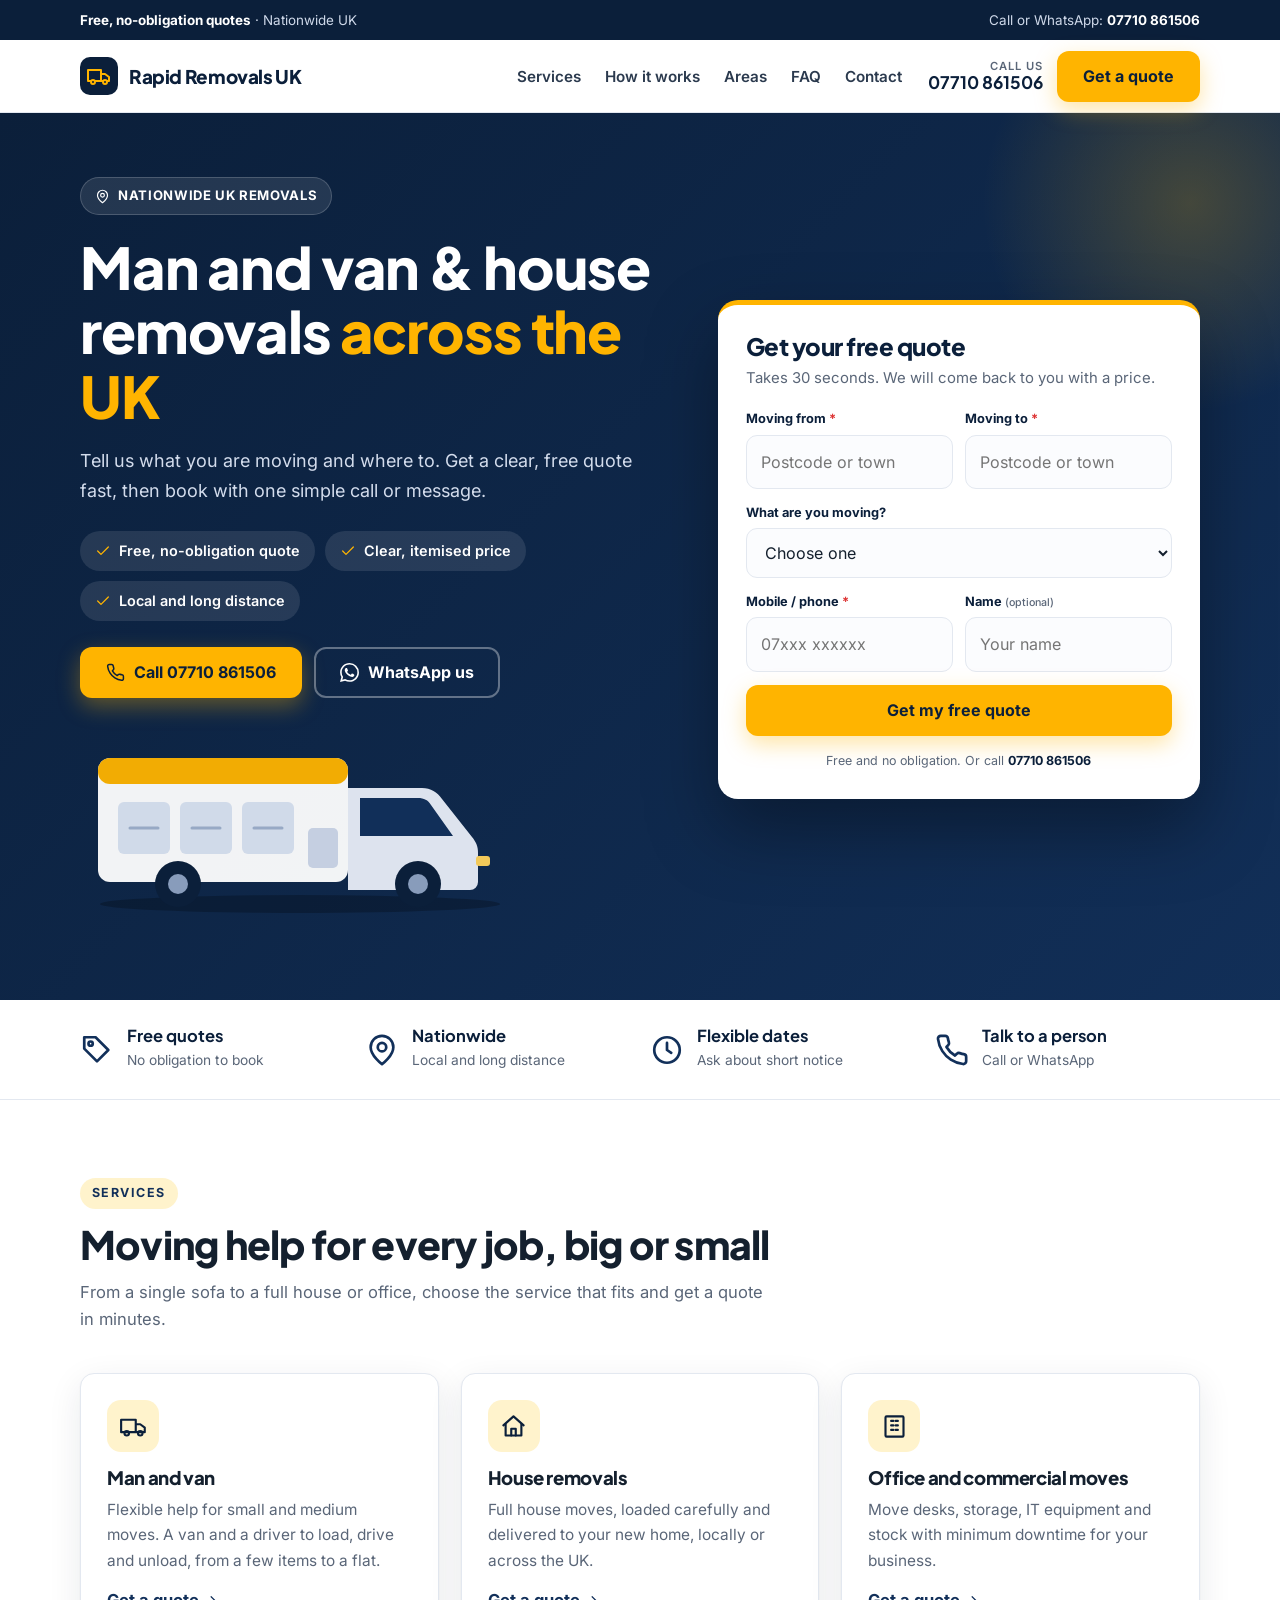
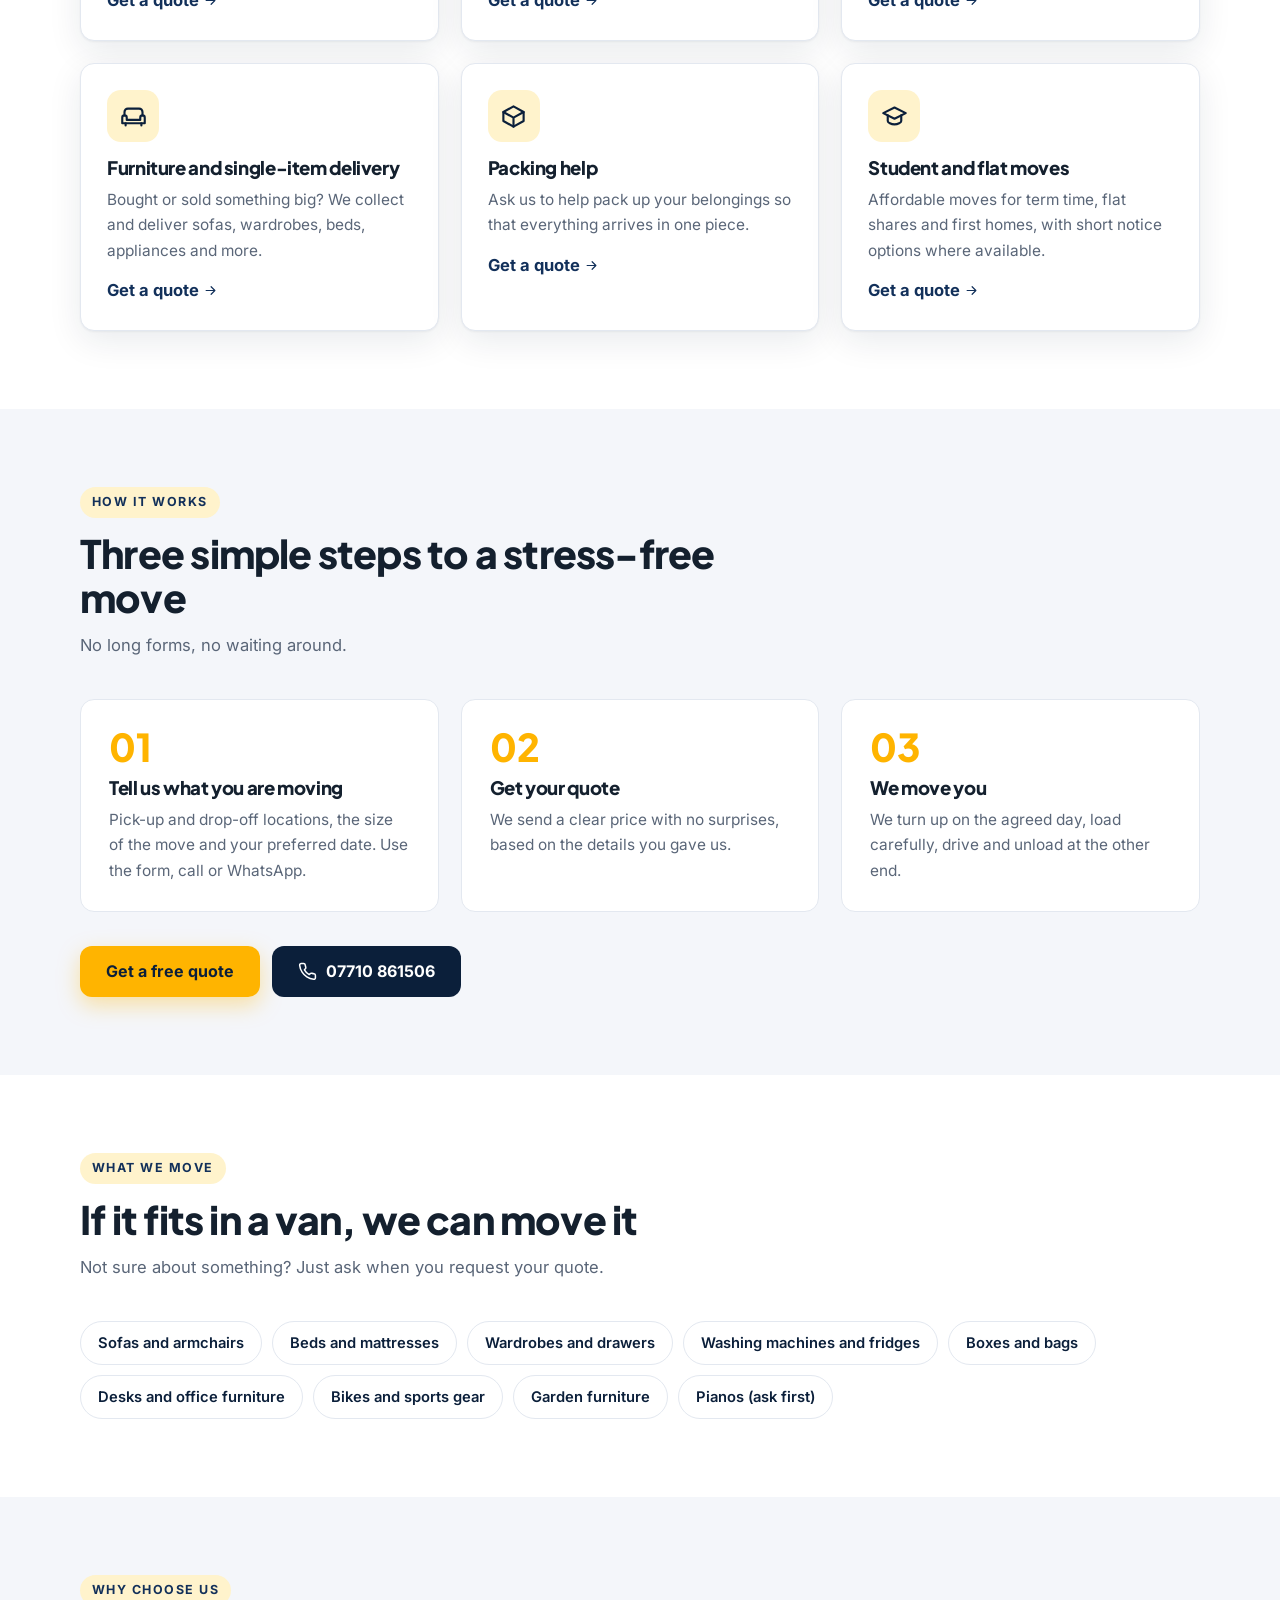
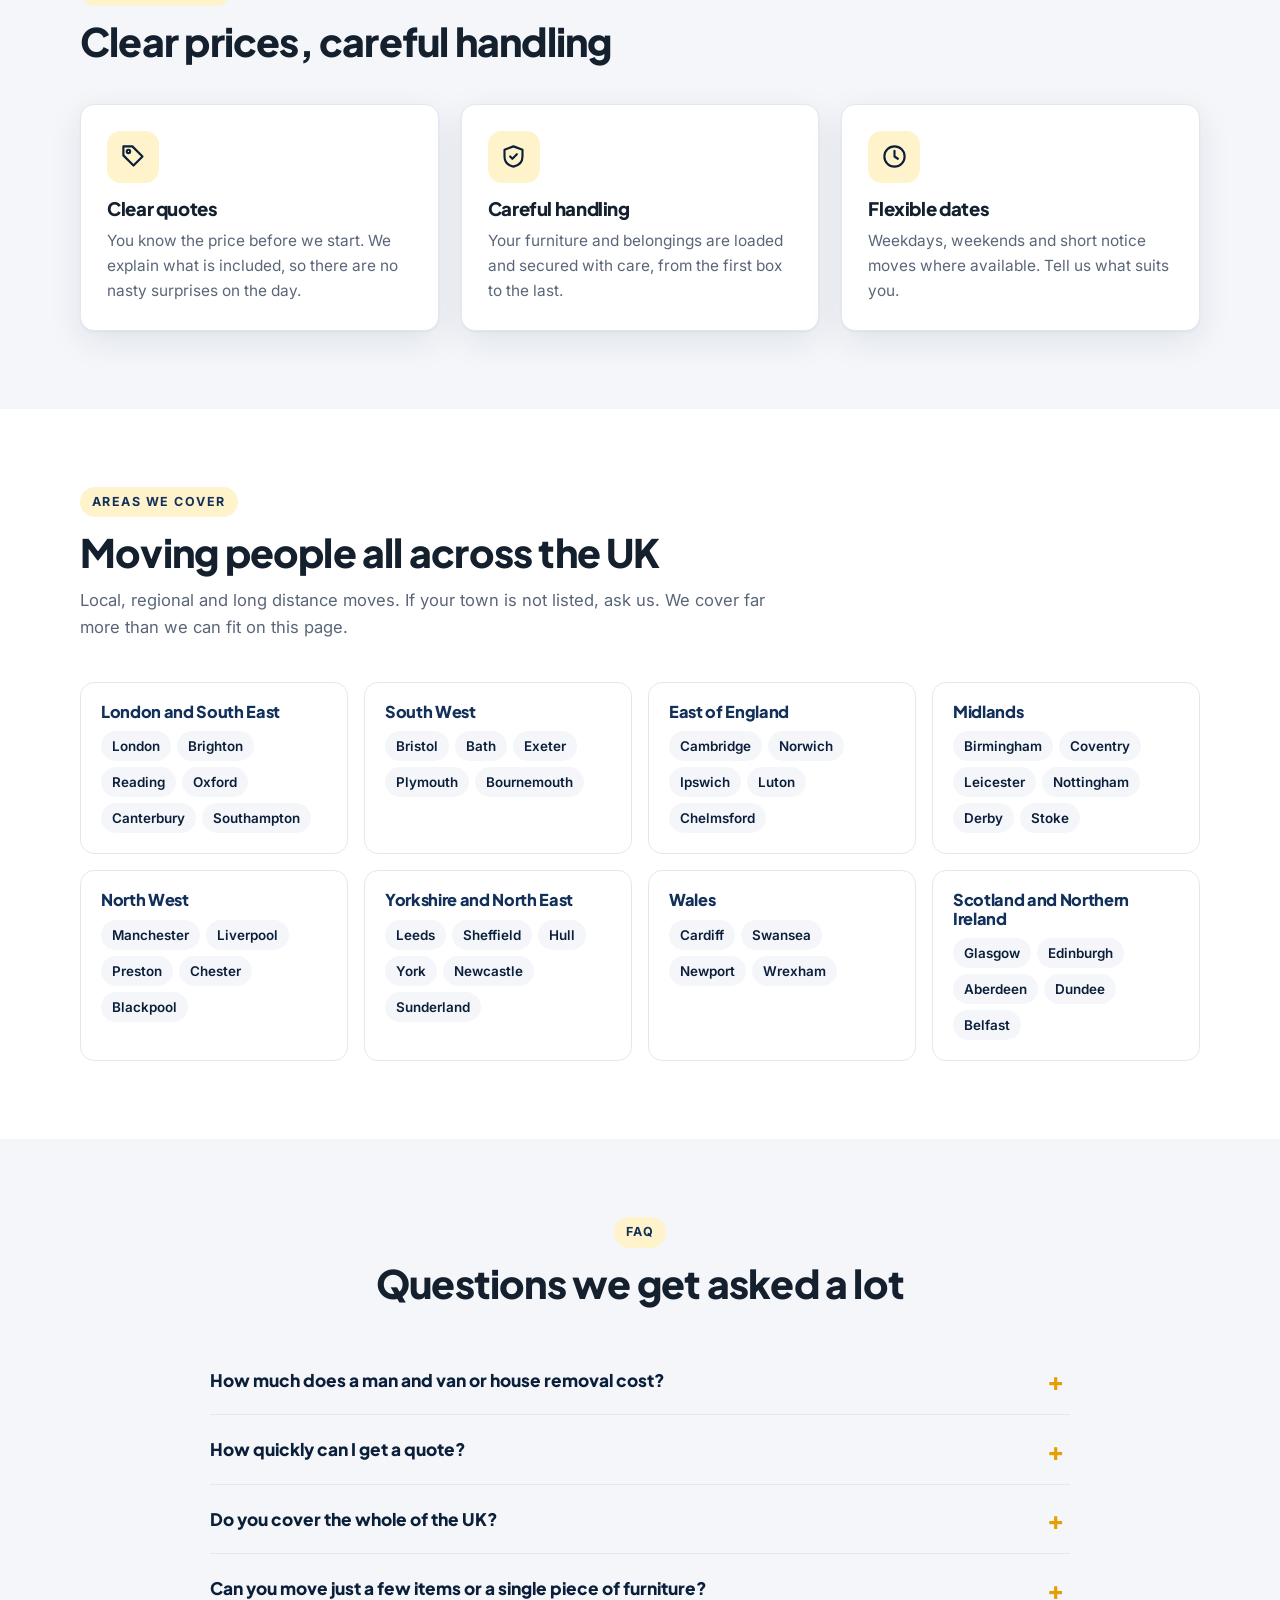
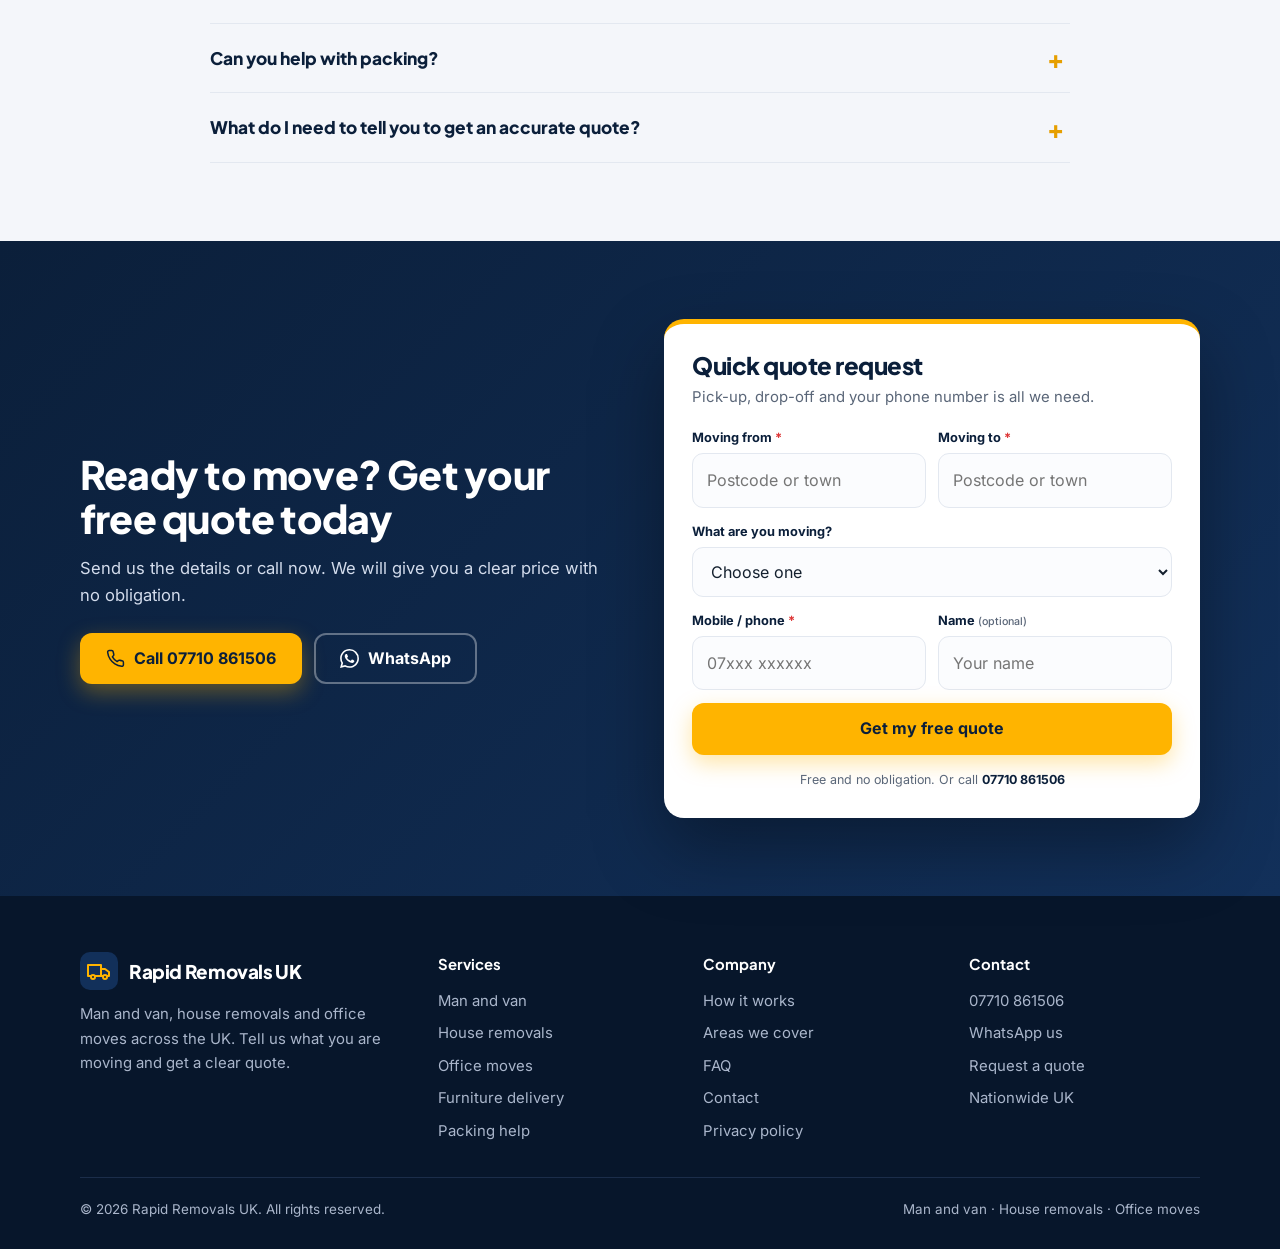
==== index.html @ 9b93df80 "Suprascriere fisiere" ====
<!DOCTYPE html>
<html lang="en-GB">
<head>
<meta charset="UTF-8">
<meta name="viewport" content="width=device-width, initial-scale=1">
<title>Man and Van & House Removals UK | Free Quote | Rapid Removals UK</title>
<meta name="description" content="Man and van, house removals and office moves across the UK. Get a clear, free quote in minutes. Call, WhatsApp or fill in the form.">
<link rel="canonical" href="https://www.example.co.uk/">
<meta name="robots" content="index, follow, max-image-preview:large">
<meta name="theme-color" content="#0b1f3a">
<meta property="og:type" content="website">
<meta property="og:locale" content="en_GB">
<meta property="og:site_name" content="Rapid Removals UK">
<meta property="og:title" content="Man and Van & House Removals UK | Free Quote | Rapid Removals UK">
<meta property="og:description" content="Man and van, house removals and office moves across the UK. Get a clear, free quote in minutes. Call, WhatsApp or fill in the form.">
<meta property="og:url" content="https://www.example.co.uk/">
<link rel="icon" href="/favicon.svg" type="image/svg+xml">
<link rel="stylesheet" href="/assets/fonts.css">
<link rel="stylesheet" href="/assets/style.css">
<script type="application/ld+json">{"@context": "https://schema.org", "@type": "MovingCompany", "@id": "https://www.example.co.uk/#business", "name": "Rapid Removals UK", "description": "Man and van, house removals and office moves across the UK.", "telephone": "+447710861506", "url": "https://www.example.co.uk/", "areaServed": {"@type": "Country", "name": "United Kingdom"}, "priceRange": "££"}</script>
<script type="application/ld+json">{"@context": "https://schema.org", "@type": "FAQPage", "mainEntity": [{"@type": "Question", "name": "How much does a man and van or house removal cost?", "acceptedAnswer": {"@type": "Answer", "text": "The price depends on the distance, how much you are moving, access at both ends (stairs, lifts, parking), and the date. Send us the details through the form or call us and we will give you a clear quote."}}, {"@type": "Question", "name": "How quickly can I get a quote?", "acceptedAnswer": {"@type": "Answer", "text": "Fill in the form, call or message us on WhatsApp with your pick-up and drop-off locations and what you are moving. We will come back to you with a quote as soon as we have the details."}}, {"@type": "Question", "name": "Do you cover the whole of the UK?", "acceptedAnswer": {"@type": "Answer", "text": "Yes, we arrange moves across the UK. Tell us the pick-up and drop-off locations and we will confirm availability for your route, including longer distance moves."}}, {"@type": "Question", "name": "Can you move just a few items or a single piece of furniture?", "acceptedAnswer": {"@type": "Answer", "text": "Yes. We can collect and deliver a single item, a few pieces, or a full household. Small loads are quoted according to size and distance."}}, {"@type": "Question", "name": "Can you help with packing?", "acceptedAnswer": {"@type": "Answer", "text": "Yes, ask us about packing help when you request your quote and we will include it, so you know the full price in advance."}}, {"@type": "Question", "name": "What do I need to tell you to get an accurate quote?", "acceptedAnswer": {"@type": "Answer", "text": "Both postcodes, the number and size of large items, whether there are stairs or a lift, parking access, and your preferred date. The more you tell us, the more accurate the quote."}}]}</script>
</head>
<body>
<div class="topbar"><div class="wrap"><span><b>Free, no-obligation quotes</b> · Nationwide UK</span><span>Call or WhatsApp: <b>07710 861506</b></span></div></div>
<header class="hdr">
  <div class="wrap">
    <a class="brand" href="/" aria-label="Rapid Removals UK home"><i><svg viewBox="0 0 24 24" fill="none" stroke="#ffb400" stroke-width="2" stroke-linecap="round" stroke-linejoin="round"><path d="M1 6h13v11H1zM14 10h4l4 3v4h-8z"/><circle cx="6" cy="18" r="2" fill="#0b1f3a"/><circle cx="18" cy="18" r="2" fill="#0b1f3a"/></svg></i><span>Rapid Removals UK</span></a>
    <nav class="nav" aria-label="Main"><a href="/#services">Services</a><a href="/#how">How it works</a><a href="/#areas">Areas</a><a href="/#faq">FAQ</a><a href="/contact/">Contact</a></nav>
    <div class="hdr-cta"><a class="hdr-tel" href="tel:+447710861506"><span>Call us</span><b>07710 861506</b></a><a class="btn btn-p" href="/#quote">Get a quote</a></div>
    <button class="burger" aria-label="Menu" aria-expanded="false"><span></span></button>
  </div>
  <nav class="mnav" aria-label="Mobile"><a href="/#services">Services</a><a href="/#how">How it works</a><a href="/#areas">Areas</a><a href="/#faq">FAQ</a><a href="/contact/">Contact</a><a class="btn btn-d btn-blk" href="tel:+447710861506"><svg viewBox="0 0 24 24" fill="none" stroke="currentColor" stroke-width="1.9" stroke-linecap="round" stroke-linejoin="round" aria-hidden="true"><path d="M22 16.9v3a2 2 0 0 1-2.2 2 19.8 19.8 0 0 1-8.6-3.1 19.5 19.5 0 0 1-6-6A19.8 19.8 0 0 1 2.1 4.2 2 2 0 0 1 4.1 2h3a2 2 0 0 1 2 1.7c.1 1 .4 1.9.7 2.8a2 2 0 0 1-.5 2.1L8.1 9.9a16 16 0 0 0 6 6l1.3-1.2a2 2 0 0 1 2.1-.5c.9.3 1.8.6 2.8.7a2 2 0 0 1 1.7 2z"/></svg> 07710 861506</a><a class="btn btn-p btn-blk" href="/#quote">Get a free quote</a></nav>
</header>
<main>
<section class="hero" id="top"><div class="wrap"><div class="grid">
<div>
  <span class="eyebrow"><svg style="width:15px;height:15px" viewBox="0 0 24 24" fill="none" stroke="currentColor" stroke-width="1.9" stroke-linecap="round" stroke-linejoin="round" aria-hidden="true"><path d="M20 10c0 6-8 12-8 12s-8-6-8-12a8 8 0 1 1 16 0z"/><circle cx="12" cy="10" r="3"/></svg> Nationwide UK removals</span>
  <h1>Man and van &amp; house removals <em>across the UK</em></h1>
  <p class="lead">Tell us what you are moving and where to. Get a clear, free quote fast, then book with one simple call or message.</p>
  <div class="pills"><span class="pill"><svg viewBox="0 0 24 24" fill="none" stroke="currentColor" stroke-width="1.9" stroke-linecap="round" stroke-linejoin="round" aria-hidden="true"><path d="M20 6L9 17l-5-5"/></svg> Free, no-obligation quote</span><span class="pill"><svg viewBox="0 0 24 24" fill="none" stroke="currentColor" stroke-width="1.9" stroke-linecap="round" stroke-linejoin="round" aria-hidden="true"><path d="M20 6L9 17l-5-5"/></svg> Clear, itemised price</span><span class="pill"><svg viewBox="0 0 24 24" fill="none" stroke="currentColor" stroke-width="1.9" stroke-linecap="round" stroke-linejoin="round" aria-hidden="true"><path d="M20 6L9 17l-5-5"/></svg> Local and long distance</span></div>
  <div class="hero-act"><a class="btn btn-p" href="tel:+447710861506"><svg viewBox="0 0 24 24" fill="none" stroke="currentColor" stroke-width="1.9" stroke-linecap="round" stroke-linejoin="round" aria-hidden="true"><path d="M22 16.9v3a2 2 0 0 1-2.2 2 19.8 19.8 0 0 1-8.6-3.1 19.5 19.5 0 0 1-6-6A19.8 19.8 0 0 1 2.1 4.2 2 2 0 0 1 4.1 2h3a2 2 0 0 1 2 1.7c.1 1 .4 1.9.7 2.8a2 2 0 0 1-.5 2.1L8.1 9.9a16 16 0 0 0 6 6l1.3-1.2a2 2 0 0 1 2.1-.5c.9.3 1.8.6 2.8.7a2 2 0 0 1 1.7 2z"/></svg> Call 07710 861506</a><a class="btn btn-o" href="https://wa.me/447710861506?text=Hello%21%20I%27d%20like%20a%20removals%20quote." target="_blank" rel="noopener"><svg viewBox="0 0 24 24" fill="currentColor" stroke="none" stroke-width="1.9" stroke-linecap="round" stroke-linejoin="round" aria-hidden="true"><path d="M17.472 14.382c-.297-.149-1.758-.867-2.03-.967-.273-.099-.471-.148-.67.15-.197.297-.767.966-.94 1.164-.173.199-.347.223-.644.075-.297-.15-1.255-.463-2.39-1.475-.883-.788-1.48-1.761-1.653-2.059-.173-.297-.018-.458.13-.606.134-.133.298-.347.446-.52.149-.174.198-.298.298-.497.099-.198.05-.371-.025-.52-.075-.149-.669-1.612-.916-2.207-.242-.579-.487-.5-.669-.51-.173-.008-.371-.01-.57-.01-.198 0-.52.074-.792.372-.272.297-1.04 1.016-1.04 2.479 0 1.462 1.065 2.875 1.213 3.074.149.198 2.096 3.2 5.077 4.487.709.306 1.262.489 1.694.625.712.227 1.36.195 1.871.118.571-.085 1.758-.719 2.006-1.413.248-.694.248-1.289.173-1.413-.074-.124-.272-.198-.57-.347m-5.421 7.403h-.004a9.87 9.87 0 01-5.031-1.378l-.361-.214-3.741.982.998-3.648-.235-.374a9.86 9.86 0 01-1.51-5.26c.001-5.45 4.436-9.884 9.888-9.884 2.64 0 5.122 1.03 6.988 2.898a9.825 9.825 0 012.893 6.994c-.003 5.45-4.437 9.884-9.885 9.884m8.413-18.297A11.815 11.815 0 0012.05 0C5.495 0 .16 5.335.157 11.892c0 2.096.547 4.142 1.588 5.945L.057 24l6.305-1.654a11.882 11.882 0 005.683 1.448h.005c6.554 0 11.89-5.335 11.893-11.893a11.821 11.821 0 00-3.48-8.413Z"/></svg> WhatsApp us</a></div>
  <svg class="van" viewBox="0 0 440 190" aria-hidden="true" role="img">
<ellipse cx="220" cy="172" rx="200" ry="9" fill="rgba(0,0,0,.25)"/>
<rect x="18" y="26" width="250" height="124" rx="12" fill="#ffffff"/>
<rect x="18" y="26" width="250" height="26" rx="12" fill="#ffb400"/>
<path d="M268 56h74c9 0 15 4 20 11l30 38c4 5 6 9 6 16v29a8 8 0 0 1-8 8H268z" fill="#e9eef7"/>
<path d="M280 66h58c6 0 10 2 13 7l22 31H280z" fill="#12305a"/>
<rect x="38" y="70" width="52" height="52" rx="6" fill="#dbe4f2"/><rect x="100" y="70" width="52" height="52" rx="6" fill="#dbe4f2"/><rect x="162" y="70" width="52" height="52" rx="6" fill="#dbe4f2"/>
<path d="M50 96h28M112 96h28M174 96h28" stroke="#9fb1cc" stroke-width="3" stroke-linecap="round"/>
<rect x="228" y="96" width="30" height="40" rx="5" fill="#cfd9ea"/>
<circle cx="98" cy="152" r="23" fill="#0b1f3a"/><circle cx="98" cy="152" r="10" fill="#8fa3c2"/>
<circle cx="338" cy="152" r="23" fill="#0b1f3a"/><circle cx="338" cy="152" r="10" fill="#8fa3c2"/>
<rect x="396" y="124" width="14" height="10" rx="3" fill="#ffd25a"/>
</svg>
</div>
<div class="formcard" id="quote">
  <h2>Get your free quote</h2>
  <p class="fsub">Takes 30 seconds. We will come back to you with a price.</p>
  <form data-lead novalidate>
    <div class="ferr">Please check your phone number and both locations, then try again.</div>
    <div class="fok" role="status"></div>
    <input class="hp" type="text" name="company" tabindex="-1" autocomplete="off" aria-hidden="true">
    <div class="fgrid">
      <div class="f2">
        <div class="field"><label for="h-f">Moving from <i>*</i></label><input id="h-f" name="from" type="text" placeholder="Postcode or town" autocomplete="postal-code"></div>
        <div class="field"><label for="h-t">Moving to <i>*</i></label><input id="h-t" name="to" type="text" placeholder="Postcode or town"></div>
      </div>
      <div class="field"><label for="h-w">What are you moving?</label>
        <select id="h-w" name="what"><option value="">Choose one</option><option>A few items / single item</option><option>Studio or 1-bed flat</option><option>2-bed home</option><option>3-bed home or larger</option><option>Office or commercial move</option><option>Not sure yet</option></select></div>
      <div class="f2">
        <div class="field"><label for="h-p">Mobile / phone <i>*</i></label><input id="h-p" name="phone" type="tel" inputmode="tel" autocomplete="tel" placeholder="07xxx xxxxxx"></div>
        <div class="field"><label for="h-n">Name <small>(optional)</small></label><input id="h-n" name="name" type="text" autocomplete="name" placeholder="Your name"></div>
      </div>
      
      <button class="btn btn-p btn-blk" type="submit">Get my free quote</button>
      <p class="fnote">Free and no obligation. Or call <a href="tel:+447710861506">07710 861506</a></p>
    </div>
  </form>
</div>
</div></div></section>

<div class="strip"><div class="wrap"><div class="in">
<div class="st"><svg viewBox="0 0 24 24" fill="none" stroke="currentColor" stroke-width="1.9" stroke-linecap="round" stroke-linejoin="round" aria-hidden="true"><path d="M20 12l-8 8-9-9V3h8z"/><circle cx="7.5" cy="7.5" r="1.5"/></svg><div><b>Free quotes</b><span>No obligation to book</span></div></div>
<div class="st"><svg viewBox="0 0 24 24" fill="none" stroke="currentColor" stroke-width="1.9" stroke-linecap="round" stroke-linejoin="round" aria-hidden="true"><path d="M20 10c0 6-8 12-8 12s-8-6-8-12a8 8 0 1 1 16 0z"/><circle cx="12" cy="10" r="3"/></svg><div><b>Nationwide</b><span>Local and long distance</span></div></div>
<div class="st"><svg viewBox="0 0 24 24" fill="none" stroke="currentColor" stroke-width="1.9" stroke-linecap="round" stroke-linejoin="round" aria-hidden="true"><circle cx="12" cy="12" r="9"/><path d="M12 7v5l3 2"/></svg><div><b>Flexible dates</b><span>Ask about short notice</span></div></div>
<div class="st"><svg viewBox="0 0 24 24" fill="none" stroke="currentColor" stroke-width="1.9" stroke-linecap="round" stroke-linejoin="round" aria-hidden="true"><path d="M22 16.9v3a2 2 0 0 1-2.2 2 19.8 19.8 0 0 1-8.6-3.1 19.5 19.5 0 0 1-6-6A19.8 19.8 0 0 1 2.1 4.2 2 2 0 0 1 4.1 2h3a2 2 0 0 1 2 1.7c.1 1 .4 1.9.7 2.8a2 2 0 0 1-.5 2.1L8.1 9.9a16 16 0 0 0 6 6l1.3-1.2a2 2 0 0 1 2.1-.5c.9.3 1.8.6 2.8.7a2 2 0 0 1 1.7 2z"/></svg><div><b>Talk to a person</b><span>Call or WhatsApp</span></div></div>
</div></div></div>

<section id="services"><div class="wrap">
<div class="sec-head rv"><span class="kicker">Services</span><h2>Moving help for every job, big or small</h2><p>From a single sofa to a full house or office, choose the service that fits and get a quote in minutes.</p></div>
<div class="grid3"><article class="card rv"><div class="ic"><svg viewBox="0 0 24 24" fill="none" stroke="currentColor" stroke-width="1.9" stroke-linecap="round" stroke-linejoin="round" aria-hidden="true"><path d="M1 6h13v11H1zM14 10h4l4 3v4h-8z"/><circle cx="6" cy="18" r="2"/><circle cx="18" cy="18" r="2"/></svg></div><h3>Man and van</h3><p>Flexible help for small and medium moves. A van and a driver to load, drive and unload, from a few items to a flat.</p><a class="link" href="/#quote">Get a quote <svg style="display:inline;width:15px;height:15px;vertical-align:-2px" viewBox="0 0 24 24" fill="none" stroke="currentColor" stroke-width="1.9" stroke-linecap="round" stroke-linejoin="round" aria-hidden="true"><path d="M5 12h14M13 6l6 6-6 6"/></svg></a></article><article class="card rv"><div class="ic"><svg viewBox="0 0 24 24" fill="none" stroke="currentColor" stroke-width="1.9" stroke-linecap="round" stroke-linejoin="round" aria-hidden="true"><path d="M3 11l9-8 9 8"/><path d="M5 10v10h14V10"/><path d="M10 20v-6h4v6"/></svg></div><h3>House removals</h3><p>Full house moves, loaded carefully and delivered to your new home, locally or across the UK.</p><a class="link" href="/#quote">Get a quote <svg style="display:inline;width:15px;height:15px;vertical-align:-2px" viewBox="0 0 24 24" fill="none" stroke="currentColor" stroke-width="1.9" stroke-linecap="round" stroke-linejoin="round" aria-hidden="true"><path d="M5 12h14M13 6l6 6-6 6"/></svg></a></article><article class="card rv"><div class="ic"><svg viewBox="0 0 24 24" fill="none" stroke="currentColor" stroke-width="1.9" stroke-linecap="round" stroke-linejoin="round" aria-hidden="true"><rect x="4" y="3" width="16" height="18" rx="1"/><path d="M9 7h2M13 7h2M9 11h2M13 11h2M9 15h2M13 15h2"/></svg></div><h3>Office and commercial moves</h3><p>Move desks, storage, IT equipment and stock with minimum downtime for your business.</p><a class="link" href="/#quote">Get a quote <svg style="display:inline;width:15px;height:15px;vertical-align:-2px" viewBox="0 0 24 24" fill="none" stroke="currentColor" stroke-width="1.9" stroke-linecap="round" stroke-linejoin="round" aria-hidden="true"><path d="M5 12h14M13 6l6 6-6 6"/></svg></a></article><article class="card rv"><div class="ic"><svg viewBox="0 0 24 24" fill="none" stroke="currentColor" stroke-width="1.9" stroke-linecap="round" stroke-linejoin="round" aria-hidden="true"><path d="M4 11V8a3 3 0 0 1 3-3h10a3 3 0 0 1 3 3v3"/><path d="M2 13a2 2 0 0 1 4 0v2h12v-2a2 2 0 0 1 4 0v5H2z"/><path d="M5 18v2M19 18v2"/></svg></div><h3>Furniture and single-item delivery</h3><p>Bought or sold something big? We collect and deliver sofas, wardrobes, beds, appliances and more.</p><a class="link" href="/#quote">Get a quote <svg style="display:inline;width:15px;height:15px;vertical-align:-2px" viewBox="0 0 24 24" fill="none" stroke="currentColor" stroke-width="1.9" stroke-linecap="round" stroke-linejoin="round" aria-hidden="true"><path d="M5 12h14M13 6l6 6-6 6"/></svg></a></article><article class="card rv"><div class="ic"><svg viewBox="0 0 24 24" fill="none" stroke="currentColor" stroke-width="1.9" stroke-linecap="round" stroke-linejoin="round" aria-hidden="true"><path d="M21 8l-9-5-9 5v8l9 5 9-5z"/><path d="M3 8l9 5 9-5M12 13v8"/></svg></div><h3>Packing help</h3><p>Ask us to help pack up your belongings so that everything arrives in one piece.</p><a class="link" href="/#quote">Get a quote <svg style="display:inline;width:15px;height:15px;vertical-align:-2px" viewBox="0 0 24 24" fill="none" stroke="currentColor" stroke-width="1.9" stroke-linecap="round" stroke-linejoin="round" aria-hidden="true"><path d="M5 12h14M13 6l6 6-6 6"/></svg></a></article><article class="card rv"><div class="ic"><svg viewBox="0 0 24 24" fill="none" stroke="currentColor" stroke-width="1.9" stroke-linecap="round" stroke-linejoin="round" aria-hidden="true"><path d="M2 9l10-5 10 5-10 5z"/><path d="M6 11v5c0 1.5 3 3 6 3s6-1.5 6-3v-5"/></svg></div><h3>Student and flat moves</h3><p>Affordable moves for term time, flat shares and first homes, with short notice options where available.</p><a class="link" href="/#quote">Get a quote <svg style="display:inline;width:15px;height:15px;vertical-align:-2px" viewBox="0 0 24 24" fill="none" stroke="currentColor" stroke-width="1.9" stroke-linecap="round" stroke-linejoin="round" aria-hidden="true"><path d="M5 12h14M13 6l6 6-6 6"/></svg></a></article></div>
</div></section>

<section class="soft" id="how"><div class="wrap">
<div class="sec-head rv"><span class="kicker">How it works</span><h2>Three simple steps to a stress-free move</h2><p>No long forms, no waiting around.</p></div>
<div class="steps">
<div class="step rv"><h3>Tell us what you are moving</h3><p>Pick-up and drop-off locations, the size of the move and your preferred date. Use the form, call or WhatsApp.</p></div>
<div class="step rv"><h3>Get your quote</h3><p>We send a clear price with no surprises, based on the details you gave us.</p></div>
<div class="step rv"><h3>We move you</h3><p>We turn up on the agreed day, load carefully, drive and unload at the other end.</p></div>
</div>
<div class="hero-act" style="margin-top:34px"><a class="btn btn-p" href="#quote">Get a free quote</a><a class="btn btn-d" href="tel:+447710861506"><svg viewBox="0 0 24 24" fill="none" stroke="currentColor" stroke-width="1.9" stroke-linecap="round" stroke-linejoin="round" aria-hidden="true"><path d="M22 16.9v3a2 2 0 0 1-2.2 2 19.8 19.8 0 0 1-8.6-3.1 19.5 19.5 0 0 1-6-6A19.8 19.8 0 0 1 2.1 4.2 2 2 0 0 1 4.1 2h3a2 2 0 0 1 2 1.7c.1 1 .4 1.9.7 2.8a2 2 0 0 1-.5 2.1L8.1 9.9a16 16 0 0 0 6 6l1.3-1.2a2 2 0 0 1 2.1-.5c.9.3 1.8.6 2.8.7a2 2 0 0 1 1.7 2z"/></svg> 07710 861506</a></div>
</div></section>

<section><div class="wrap">
<div class="sec-head rv"><span class="kicker">What we move</span><h2>If it fits in a van, we can move it</h2><p>Not sure about something? Just ask when you request your quote.</p></div>
<div class="chips rv"><span class="chip">Sofas and armchairs</span><span class="chip">Beds and mattresses</span><span class="chip">Wardrobes and drawers</span><span class="chip">Washing machines and fridges</span><span class="chip">Boxes and bags</span><span class="chip">Desks and office furniture</span><span class="chip">Bikes and sports gear</span><span class="chip">Garden furniture</span><span class="chip">Pianos (ask first)</span></div>
</div></section>

<section class="soft"><div class="wrap">
<div class="sec-head rv"><span class="kicker">Why choose us</span><h2>Clear prices, careful handling</h2></div>
<div class="grid3">
<div class="card rv"><div class="ic"><svg viewBox="0 0 24 24" fill="none" stroke="currentColor" stroke-width="1.9" stroke-linecap="round" stroke-linejoin="round" aria-hidden="true"><path d="M20 12l-8 8-9-9V3h8z"/><circle cx="7.5" cy="7.5" r="1.5"/></svg></div><h3>Clear quotes</h3><p>You know the price before we start. We explain what is included, so there are no nasty surprises on the day.</p></div>
<div class="card rv"><div class="ic"><svg viewBox="0 0 24 24" fill="none" stroke="currentColor" stroke-width="1.9" stroke-linecap="round" stroke-linejoin="round" aria-hidden="true"><path d="M12 3l8 3v6c0 5-3.5 8-8 9-4.5-1-8-4-8-9V6z"/><path d="M9 12l2 2 4-4"/></svg></div><h3>Careful handling</h3><p>Your furniture and belongings are loaded and secured with care, from the first box to the last.</p></div>
<div class="card rv"><div class="ic"><svg viewBox="0 0 24 24" fill="none" stroke="currentColor" stroke-width="1.9" stroke-linecap="round" stroke-linejoin="round" aria-hidden="true"><circle cx="12" cy="12" r="9"/><path d="M12 7v5l3 2"/></svg></div><h3>Flexible dates</h3><p>Weekdays, weekends and short notice moves where available. Tell us what suits you.</p></div>
</div></div></section>

<section id="areas"><div class="wrap">
<div class="sec-head rv"><span class="kicker">Areas we cover</span><h2>Moving people all across the UK</h2><p>Local, regional and long distance moves. If your town is not listed, ask us. We cover far more than we can fit on this page.</p></div>
<div class="zgrid"><article class="zc rv"><h3>London and South East</h3><ul><li>London</li><li>Brighton</li><li>Reading</li><li>Oxford</li><li>Canterbury</li><li>Southampton</li></ul></article><article class="zc rv"><h3>South West</h3><ul><li>Bristol</li><li>Bath</li><li>Exeter</li><li>Plymouth</li><li>Bournemouth</li></ul></article><article class="zc rv"><h3>East of England</h3><ul><li>Cambridge</li><li>Norwich</li><li>Ipswich</li><li>Luton</li><li>Chelmsford</li></ul></article><article class="zc rv"><h3>Midlands</h3><ul><li>Birmingham</li><li>Coventry</li><li>Leicester</li><li>Nottingham</li><li>Derby</li><li>Stoke</li></ul></article><article class="zc rv"><h3>North West</h3><ul><li>Manchester</li><li>Liverpool</li><li>Preston</li><li>Chester</li><li>Blackpool</li></ul></article><article class="zc rv"><h3>Yorkshire and North East</h3><ul><li>Leeds</li><li>Sheffield</li><li>Hull</li><li>York</li><li>Newcastle</li><li>Sunderland</li></ul></article><article class="zc rv"><h3>Wales</h3><ul><li>Cardiff</li><li>Swansea</li><li>Newport</li><li>Wrexham</li></ul></article><article class="zc rv"><h3>Scotland and Northern Ireland</h3><ul><li>Glasgow</li><li>Edinburgh</li><li>Aberdeen</li><li>Dundee</li><li>Belfast</li></ul></article></div>
</div></section>

<section class="soft" id="faq"><div class="wrap">
<div class="sec-head rv" style="margin-inline:auto;text-align:center"><span class="kicker">FAQ</span><h2>Questions we get asked a lot</h2></div>
<div class="acc"><div class="acc-i"><button class="acc-q" aria-expanded="false">How much does a man and van or house removal cost?</button><div class="acc-a"><div>The price depends on the distance, how much you are moving, access at both ends (stairs, lifts, parking), and the date. Send us the details through the form or call us and we will give you a clear quote.</div></div></div><div class="acc-i"><button class="acc-q" aria-expanded="false">How quickly can I get a quote?</button><div class="acc-a"><div>Fill in the form, call or message us on WhatsApp with your pick-up and drop-off locations and what you are moving. We will come back to you with a quote as soon as we have the details.</div></div></div><div class="acc-i"><button class="acc-q" aria-expanded="false">Do you cover the whole of the UK?</button><div class="acc-a"><div>Yes, we arrange moves across the UK. Tell us the pick-up and drop-off locations and we will confirm availability for your route, including longer distance moves.</div></div></div><div class="acc-i"><button class="acc-q" aria-expanded="false">Can you move just a few items or a single piece of furniture?</button><div class="acc-a"><div>Yes. We can collect and deliver a single item, a few pieces, or a full household. Small loads are quoted according to size and distance.</div></div></div><div class="acc-i"><button class="acc-q" aria-expanded="false">Can you help with packing?</button><div class="acc-a"><div>Yes, ask us about packing help when you request your quote and we will include it, so you know the full price in advance.</div></div></div><div class="acc-i"><button class="acc-q" aria-expanded="false">What do I need to tell you to get an accurate quote?</button><div class="acc-a"><div>Both postcodes, the number and size of large items, whether there are stairs or a lift, parking access, and your preferred date. The more you tell us, the more accurate the quote.</div></div></div></div>
</div></section>

<section class="cta"><div class="wrap"><div class="grid">
<div><h2>Ready to move? Get your free quote today</h2><p>Send us the details or call now. We will give you a clear price with no obligation.</p>
<div class="hero-act"><a class="btn btn-p" href="tel:+447710861506"><svg viewBox="0 0 24 24" fill="none" stroke="currentColor" stroke-width="1.9" stroke-linecap="round" stroke-linejoin="round" aria-hidden="true"><path d="M22 16.9v3a2 2 0 0 1-2.2 2 19.8 19.8 0 0 1-8.6-3.1 19.5 19.5 0 0 1-6-6A19.8 19.8 0 0 1 2.1 4.2 2 2 0 0 1 4.1 2h3a2 2 0 0 1 2 1.7c.1 1 .4 1.9.7 2.8a2 2 0 0 1-.5 2.1L8.1 9.9a16 16 0 0 0 6 6l1.3-1.2a2 2 0 0 1 2.1-.5c.9.3 1.8.6 2.8.7a2 2 0 0 1 1.7 2z"/></svg> Call 07710 861506</a><a class="btn btn-o" href="https://wa.me/447710861506?text=Hello%21%20I%27d%20like%20a%20removals%20quote." target="_blank" rel="noopener"><svg viewBox="0 0 24 24" fill="currentColor" stroke="none" stroke-width="1.9" stroke-linecap="round" stroke-linejoin="round" aria-hidden="true"><path d="M17.472 14.382c-.297-.149-1.758-.867-2.03-.967-.273-.099-.471-.148-.67.15-.197.297-.767.966-.94 1.164-.173.199-.347.223-.644.075-.297-.15-1.255-.463-2.39-1.475-.883-.788-1.48-1.761-1.653-2.059-.173-.297-.018-.458.13-.606.134-.133.298-.347.446-.52.149-.174.198-.298.298-.497.099-.198.05-.371-.025-.52-.075-.149-.669-1.612-.916-2.207-.242-.579-.487-.5-.669-.51-.173-.008-.371-.01-.57-.01-.198 0-.52.074-.792.372-.272.297-1.04 1.016-1.04 2.479 0 1.462 1.065 2.875 1.213 3.074.149.198 2.096 3.2 5.077 4.487.709.306 1.262.489 1.694.625.712.227 1.36.195 1.871.118.571-.085 1.758-.719 2.006-1.413.248-.694.248-1.289.173-1.413-.074-.124-.272-.198-.57-.347m-5.421 7.403h-.004a9.87 9.87 0 01-5.031-1.378l-.361-.214-3.741.982.998-3.648-.235-.374a9.86 9.86 0 01-1.51-5.26c.001-5.45 4.436-9.884 9.888-9.884 2.64 0 5.122 1.03 6.988 2.898a9.825 9.825 0 012.893 6.994c-.003 5.45-4.437 9.884-9.885 9.884m8.413-18.297A11.815 11.815 0 0012.05 0C5.495 0 .16 5.335.157 11.892c0 2.096.547 4.142 1.588 5.945L.057 24l6.305-1.654a11.882 11.882 0 005.683 1.448h.005c6.554 0 11.89-5.335 11.893-11.893a11.821 11.821 0 00-3.48-8.413Z"/></svg> WhatsApp</a></div></div>
<div class="formcard" id="c-form">
  <h2>Quick quote request</h2>
  <p class="fsub">Pick-up, drop-off and your phone number is all we need.</p>
  <form data-lead novalidate>
    <div class="ferr">Please check your phone number and both locations, then try again.</div>
    <div class="fok" role="status"></div>
    <input class="hp" type="text" name="company" tabindex="-1" autocomplete="off" aria-hidden="true">
    <div class="fgrid">
      <div class="f2">
        <div class="field"><label for="c-f">Moving from <i>*</i></label><input id="c-f" name="from" type="text" placeholder="Postcode or town" autocomplete="postal-code"></div>
        <div class="field"><label for="c-t">Moving to <i>*</i></label><input id="c-t" name="to" type="text" placeholder="Postcode or town"></div>
      </div>
      <div class="field"><label for="c-w">What are you moving?</label>
        <select id="c-w" name="what"><option value="">Choose one</option><option>A few items / single item</option><option>Studio or 1-bed flat</option><option>2-bed home</option><option>3-bed home or larger</option><option>Office or commercial move</option><option>Not sure yet</option></select></div>
      <div class="f2">
        <div class="field"><label for="c-p">Mobile / phone <i>*</i></label><input id="c-p" name="phone" type="tel" inputmode="tel" autocomplete="tel" placeholder="07xxx xxxxxx"></div>
        <div class="field"><label for="c-n">Name <small>(optional)</small></label><input id="c-n" name="name" type="text" autocomplete="name" placeholder="Your name"></div>
      </div>
      
      <button class="btn btn-p btn-blk" type="submit">Get my free quote</button>
      <p class="fnote">Free and no obligation. Or call <a href="tel:+447710861506">07710 861506</a></p>
    </div>
  </form>
</div>
</div></div></section>
</main>
<nav class="bar" aria-label="Quick actions">
<a class="b1" href="tel:+447710861506"><svg viewBox="0 0 24 24" fill="none" stroke="currentColor" stroke-width="1.9" stroke-linecap="round" stroke-linejoin="round" aria-hidden="true"><path d="M22 16.9v3a2 2 0 0 1-2.2 2 19.8 19.8 0 0 1-8.6-3.1 19.5 19.5 0 0 1-6-6A19.8 19.8 0 0 1 2.1 4.2 2 2 0 0 1 4.1 2h3a2 2 0 0 1 2 1.7c.1 1 .4 1.9.7 2.8a2 2 0 0 1-.5 2.1L8.1 9.9a16 16 0 0 0 6 6l1.3-1.2a2 2 0 0 1 2.1-.5c.9.3 1.8.6 2.8.7a2 2 0 0 1 1.7 2z"/></svg><span>Call</span></a>
<a class="b2" href="https://wa.me/447710861506?text=Hello%21%20I%27d%20like%20a%20removals%20quote." target="_blank" rel="noopener"><svg viewBox="0 0 24 24" fill="currentColor" stroke="none" stroke-width="1.9" stroke-linecap="round" stroke-linejoin="round" aria-hidden="true"><path d="M17.472 14.382c-.297-.149-1.758-.867-2.03-.967-.273-.099-.471-.148-.67.15-.197.297-.767.966-.94 1.164-.173.199-.347.223-.644.075-.297-.15-1.255-.463-2.39-1.475-.883-.788-1.48-1.761-1.653-2.059-.173-.297-.018-.458.13-.606.134-.133.298-.347.446-.52.149-.174.198-.298.298-.497.099-.198.05-.371-.025-.52-.075-.149-.669-1.612-.916-2.207-.242-.579-.487-.5-.669-.51-.173-.008-.371-.01-.57-.01-.198 0-.52.074-.792.372-.272.297-1.04 1.016-1.04 2.479 0 1.462 1.065 2.875 1.213 3.074.149.198 2.096 3.2 5.077 4.487.709.306 1.262.489 1.694.625.712.227 1.36.195 1.871.118.571-.085 1.758-.719 2.006-1.413.248-.694.248-1.289.173-1.413-.074-.124-.272-.198-.57-.347m-5.421 7.403h-.004a9.87 9.87 0 01-5.031-1.378l-.361-.214-3.741.982.998-3.648-.235-.374a9.86 9.86 0 01-1.51-5.26c.001-5.45 4.436-9.884 9.888-9.884 2.64 0 5.122 1.03 6.988 2.898a9.825 9.825 0 012.893 6.994c-.003 5.45-4.437 9.884-9.885 9.884m8.413-18.297A11.815 11.815 0 0012.05 0C5.495 0 .16 5.335.157 11.892c0 2.096.547 4.142 1.588 5.945L.057 24l6.305-1.654a11.882 11.882 0 005.683 1.448h.005c6.554 0 11.89-5.335 11.893-11.893a11.821 11.821 0 00-3.48-8.413Z"/></svg><span>WhatsApp</span></a>
<a class="b3" href="/#quote"><svg viewBox="0 0 24 24" fill="none" stroke="currentColor" stroke-width="1.9" stroke-linecap="round" stroke-linejoin="round" aria-hidden="true"><rect x="4" y="2" width="16" height="20" rx="2"/><path d="M8 7h8M8 11h8M8 15h5"/></svg><span>Quote</span></a>
</nav>
<footer class="ftr"><div class="wrap">
<div class="g">
<div><a class="brand" href="/"><i><svg viewBox="0 0 24 24" fill="none" stroke="#ffb400" stroke-width="2" stroke-linecap="round" stroke-linejoin="round"><path d="M1 6h13v11H1zM14 10h4l4 3v4h-8z"/><circle cx="6" cy="18" r="2" fill="#0b1f3a"/><circle cx="18" cy="18" r="2" fill="#0b1f3a"/></svg></i><span>Rapid Removals UK</span></a><p>Man and van, house removals and office moves across the UK. Tell us what you are moving and get a clear quote.</p></div>
<div><h4>Services</h4><ul><li><a href="/#services">Man and van</a></li><li><a href="/#services">House removals</a></li><li><a href="/#services">Office moves</a></li><li><a href="/#services">Furniture delivery</a></li><li><a href="/#services">Packing help</a></li></ul></div>
<div><h4>Company</h4><ul><li><a href="/#how">How it works</a></li><li><a href="/#areas">Areas we cover</a></li><li><a href="/#faq">FAQ</a></li><li><a href="/contact/">Contact</a></li><li><a href="/privacy/">Privacy policy</a></li></ul></div>
<div><h4>Contact</h4><ul><li><a href="tel:+447710861506">07710 861506</a></li><li><a href="https://wa.me/447710861506?text=Hello%21%20I%27d%20like%20a%20removals%20quote." target="_blank" rel="noopener">WhatsApp us</a></li><li><a href="/contact/">Request a quote</a></li><li>Nationwide UK</li></ul></div>
</div>
<div class="b"><span>© <span data-yr></span> Rapid Removals UK. All rights reserved.</span><span>Man and van · House removals · Office moves</span></div>
</div></footer>
<script src="/assets/script.js" defer></script>
</body>
</html>
---- assets/fonts.css ----
@font-face{font-family:'Inter';font-weight:400;font-display:swap;src:url(./fonts/inter-400-latin.woff2) format('woff2')}
@font-face{font-family:'Inter';font-weight:500;font-display:swap;src:url(./fonts/inter-500-latin.woff2) format('woff2')}
@font-face{font-family:'Inter';font-weight:600;font-display:swap;src:url(./fonts/inter-600-latin.woff2) format('woff2')}
@font-face{font-family:'Inter';font-weight:700;font-display:swap;src:url(./fonts/inter-700-latin.woff2) format('woff2')}
@font-face{font-family:'Plus Jakarta Sans';font-weight:700;font-display:swap;src:url(./fonts/jakarta-700-latin.woff2) format('woff2')}
@font-face{font-family:'Plus Jakarta Sans';font-weight:800;font-display:swap;src:url(./fonts/jakarta-800-latin.woff2) format('woff2')}
---- assets/style.css ----
:root{--navy:#0b1f3a;--navy2:#12305a;--amber:#ffb400;--amber-d:#e69f00;--ink:#14202e;--muted:#5a6678;--line:#e3e8f0;--soft:#f4f6fa;--white:#fff;--green:#1c8f55;--r:14px;--shadow:0 1px 2px rgba(11,31,58,.05),0 10px 34px rgba(11,31,58,.09);--max:1160px;--ff:"Inter",system-ui,-apple-system,"Segoe UI",Roboto,sans-serif;--fh:"Plus Jakarta Sans","Inter",sans-serif}
*,*::before,*::after{box-sizing:border-box;margin:0;padding:0}
html{scroll-behavior:smooth;-webkit-text-size-adjust:100%}
body{font-family:var(--ff);color:var(--ink);background:#fff;font-size:16.5px;line-height:1.65;-webkit-font-smoothing:antialiased;overflow-x:hidden}
img,svg{max-width:100%;display:block}a{color:inherit;text-decoration:none}
button,input,select,textarea{font:inherit;color:inherit}
h1,h2,h3{font-family:var(--fh);font-weight:800;line-height:1.12;letter-spacing:-.02em}
h2{font-size:clamp(1.7rem,3.5vw,2.45rem)}h3{font-size:1.16rem}
p{color:var(--muted)}
.wrap{max-width:var(--max);margin:0 auto;padding:0 20px}
section{padding:78px 0}.soft{background:var(--soft)}
.kicker{display:inline-block;font-size:.78rem;font-weight:700;letter-spacing:.12em;text-transform:uppercase;color:var(--navy2);background:#fff3cc;padding:5px 12px;border-radius:99px;margin-bottom:14px}
.sec-head{max-width:700px;margin-bottom:40px}.sec-head p{margin-top:12px}
.btn{display:inline-flex;align-items:center;justify-content:center;gap:9px;padding:14px 24px;border-radius:12px;font-weight:700;border:2px solid transparent;cursor:pointer;transition:transform .2s,background .2s,box-shadow .2s;font-size:1rem;line-height:1.2}
.btn svg{width:19px;height:19px}.btn:hover{transform:translateY(-2px)}
.btn-p{background:var(--amber);color:var(--navy);box-shadow:0 8px 22px rgba(255,180,0,.35)}.btn-p:hover{background:var(--amber-d)}
.btn-d{background:var(--navy);color:#fff}.btn-d:hover{background:var(--navy2)}
.btn-o{background:#fff;border-color:var(--line);color:var(--navy)}.btn-o:hover{border-color:var(--navy)}
.btn-w{background:#1fa855;color:#fff}.btn-blk{width:100%}
.topbar{background:var(--navy);color:#cfd9ea;font-size:.84rem}.topbar .wrap{display:flex;justify-content:space-between;gap:16px;padding-top:9px;padding-bottom:9px}.topbar b{color:#fff}
.hdr{position:sticky;top:0;z-index:50;background:rgba(255,255,255,.96);backdrop-filter:blur(10px);border-bottom:1px solid var(--line)}
.hdr .wrap{display:flex;align-items:center;gap:26px;height:72px}
.brand{display:flex;align-items:center;gap:11px;font-family:var(--fh);font-weight:800;font-size:1.18rem;color:var(--navy);letter-spacing:-.02em}
.brand i{width:38px;height:38px;border-radius:10px;background:var(--navy);display:grid;place-items:center}.brand i svg{width:24px;height:24px}
.nav{display:flex;gap:24px;margin-left:auto;font-weight:600;font-size:.95rem}.nav a{color:var(--ink-2,#2b3a4e)}.nav a:hover{color:var(--navy2)}
.hdr-cta{display:flex;align-items:center;gap:14px}.hdr-tel{display:flex;flex-direction:column;line-height:1.15;text-align:right}.hdr-tel span{font-size:.7rem;text-transform:uppercase;letter-spacing:.09em;color:var(--muted);font-weight:600}.hdr-tel b{font-family:var(--fh);font-size:1.08rem;color:var(--navy)}
.burger{display:none;margin-left:auto;width:44px;height:44px;border-radius:10px;border:1px solid var(--line);background:#fff;cursor:pointer}
.burger span,.burger span::before,.burger span::after{display:block;width:20px;height:2px;background:var(--navy);margin:0 auto;position:relative;content:""}
.burger span::before{position:absolute;top:-6px;left:0}.burger span::after{position:absolute;top:6px;left:0}
.mnav{display:none;flex-direction:column;padding:10px 20px 20px;border-top:1px solid var(--line);background:#fff}.mnav.open{display:flex}.mnav a{padding:13px 0;font-weight:600;border-bottom:1px solid var(--line)}.mnav .btn{margin-top:14px;border-bottom:0}
.hero{position:relative;color:#fff;padding:64px 0 78px;background:linear-gradient(135deg,rgba(11,31,58,.97) 0%,rgba(18,48,90,.93) 100%);background-color:var(--navy);overflow:hidden}
.hero::after{content:"";position:absolute;right:-120px;top:-120px;width:420px;height:420px;border-radius:50%;background:radial-gradient(circle,rgba(255,180,0,.22),transparent 70%)}
.hero .grid{display:grid;grid-template-columns:1.1fr .9fr;gap:48px;align-items:center;position:relative;z-index:2}
.eyebrow{display:inline-flex;align-items:center;gap:8px;background:rgba(255,255,255,.1);border:1px solid rgba(255,255,255,.18);padding:7px 14px;border-radius:99px;font-size:.82rem;font-weight:700;letter-spacing:.05em;text-transform:uppercase;margin-bottom:20px}
.hero h1{font-size:clamp(2.2rem,5vw,3.6rem)}.hero h1 em{font-style:normal;color:var(--amber)}
.hero .lead{color:#d3dcec;font-size:1.12rem;margin:18px 0 26px;max-width:560px}
.pills{display:flex;flex-wrap:wrap;gap:10px;margin-bottom:26px}.pill{display:inline-flex;align-items:center;gap:8px;background:rgba(255,255,255,.1);border-radius:99px;padding:8px 15px;font-size:.9rem;font-weight:600}.pill svg{width:16px;height:16px;color:var(--amber)}
.hero-act{display:flex;flex-wrap:wrap;gap:12px}.hero .btn-o{background:transparent;color:#fff;border-color:rgba(255,255,255,.35)}.hero .btn-o:hover{border-color:#fff}
.van{margin-top:34px;max-width:440px;opacity:.95}
.formcard{background:#fff;color:var(--ink);border-radius:20px;padding:28px;box-shadow:0 30px 70px rgba(0,0,0,.35);border-top:5px solid var(--amber)}
.formcard h2{font-size:1.5rem;color:var(--navy)}.fsub{font-size:.93rem;margin:6px 0 18px}
.fgrid{display:grid;gap:13px}.f2{display:grid;grid-template-columns:1fr 1fr;gap:12px}
.field label{display:block;font-size:.8rem;font-weight:700;color:var(--navy);margin-bottom:5px}.field label small{font-weight:500;color:var(--muted)}.field i{color:#d33;font-style:normal}
.field input,.field select,.field textarea{width:100%;padding:13px 14px;border:1.5px solid var(--line);border-radius:11px;background:#fbfcfe;font-size:1rem;transition:border .2s,box-shadow .2s}
.field input:focus,.field select:focus,.field textarea:focus{outline:0;border-color:var(--navy2);box-shadow:0 0 0 4px rgba(18,48,90,.1)}
.hp{position:absolute;left:-9999px;opacity:0}.fnote{font-size:.78rem;color:var(--muted);text-align:center;margin-top:2px}.fnote a{font-weight:700;color:var(--navy)}
.ferr,.fok{display:none;border-radius:10px;padding:12px 14px;font-size:.92rem;margin-bottom:12px;font-weight:500}.ferr{background:#fdecec;color:#a11d1d}.fok{background:#e6f6ee;color:#12663c}.ferr.show,.fok.show{display:block}.fok a{text-decoration:underline;font-weight:700}
.strip{background:#fff;border-bottom:1px solid var(--line)}.strip .in{display:grid;grid-template-columns:repeat(4,1fr);gap:20px;padding:26px 0}.st{display:flex;align-items:center;gap:13px}.st svg{width:34px;height:34px;color:var(--navy2);flex:none}.st b{display:block;font-family:var(--fh);color:var(--navy);line-height:1.2}.st span{font-size:.86rem;color:var(--muted)}
.grid3{display:grid;grid-template-columns:repeat(3,1fr);gap:22px}.grid2{display:grid;grid-template-columns:repeat(2,1fr);gap:22px}
.card{background:#fff;border:1px solid var(--line);border-radius:var(--r);padding:26px;box-shadow:var(--shadow);transition:transform .25s,border-color .25s}.card:hover{transform:translateY(-4px);border-color:var(--amber)}
.ic{width:52px;height:52px;border-radius:14px;background:#fff3cc;display:grid;place-items:center;margin-bottom:16px}.ic svg{width:27px;height:27px;color:var(--navy)}
.card p{margin-top:8px;font-size:.96rem}.card .link{display:inline-block;margin-top:14px;font-weight:700;color:var(--navy2)}
.steps{display:grid;grid-template-columns:repeat(3,1fr);gap:22px;counter-reset:s}.step{position:relative;padding:28px;background:#fff;border-radius:var(--r);border:1px solid var(--line)}.step::before{counter-increment:s;content:"0" counter(s);font-family:var(--fh);font-weight:800;font-size:2.4rem;color:var(--amber);display:block;line-height:1;margin-bottom:12px}.step p{margin-top:8px;font-size:.96rem}
.chips{display:flex;flex-wrap:wrap;gap:10px}.chip{background:#fff;border:1px solid var(--line);border-radius:99px;padding:9px 17px;font-weight:600;font-size:.92rem;color:var(--navy)}
.zgrid{display:grid;grid-template-columns:repeat(auto-fill,minmax(250px,1fr));gap:16px}.zc{background:#fff;border:1px solid var(--line);border-radius:var(--r);padding:20px}.zc h3{font-size:1.02rem;color:var(--navy2);margin-bottom:10px}.zc ul{list-style:none;display:flex;flex-wrap:wrap;gap:6px}.zc li{font-size:.84rem;font-weight:600;background:var(--soft);border-radius:99px;padding:4px 11px;color:var(--navy)}
.acc{max-width:860px;margin:0 auto}.acc-i{border-bottom:1px solid var(--line)}.acc-q{width:100%;text-align:left;background:none;border:0;padding:20px 40px 20px 0;font-family:var(--fh);font-weight:800;font-size:1.08rem;color:var(--navy);cursor:pointer;position:relative}.acc-q::after{content:"+";position:absolute;right:6px;top:50%;transform:translateY(-50%);font-size:1.6rem;color:var(--amber-d);transition:transform .25s}.acc-i.open .acc-q::after{transform:translateY(-50%) rotate(45deg)}.acc-a{max-height:0;overflow:hidden;transition:max-height .3s}.acc-a div{padding:0 0 20px;color:var(--muted)}
.cta{background:linear-gradient(135deg,var(--navy),var(--navy2));color:#fff}.cta .grid{display:grid;grid-template-columns:1fr 1fr;gap:48px;align-items:center}.cta p{color:#d3dcec;margin:14px 0 24px}.cta .btn-o{background:transparent;color:#fff;border-color:rgba(255,255,255,.35)}.cta .formcard p{color:var(--muted);margin:6px 0 18px}.cta .formcard .fnote{margin:2px 0 0}
.ftr{background:#07162b;color:#aab6cb;padding:56px 0 28px;font-size:.93rem}.ftr .g{display:grid;grid-template-columns:1.4fr 1fr 1fr 1fr;gap:34px}.ftr h4{color:#fff;font-family:var(--fh);margin-bottom:12px}.ftr ul{list-style:none;display:grid;gap:8px}.ftr a:hover{color:var(--amber)}.ftr .brand{color:#fff;margin-bottom:12px}.ftr .brand i{background:#12305a}.ftr p{color:#aab6cb}
.ftr .b{border-top:1px solid #1b2d4a;margin-top:34px;padding-top:20px;display:flex;justify-content:space-between;gap:14px;flex-wrap:wrap;font-size:.84rem}
.bar{display:none;position:fixed;left:0;right:0;bottom:0;z-index:90;background:rgba(255,255,255,.97);backdrop-filter:blur(12px);border-top:1px solid var(--line);padding:9px 10px calc(9px + env(safe-area-inset-bottom));gap:8px}
.bar a{flex:1;display:flex;flex-direction:column;align-items:center;gap:3px;padding:9px 4px;border-radius:12px;font-size:.75rem;font-weight:700}.bar svg{width:20px;height:20px}.bar .b1{background:var(--navy);color:#fff}.bar .b2{background:#1fa855;color:#fff}.bar .b3{background:var(--amber);color:var(--navy)}
.page-h{background:var(--soft);padding:54px 0 46px;border-bottom:1px solid var(--line)}.page-h p{margin-top:12px;max-width:640px}.crumb{font-size:.88rem;color:var(--muted);margin-bottom:10px}
.contact{display:grid;grid-template-columns:.9fr 1.1fr;gap:44px;align-items:start}.crow{display:flex;gap:14px;padding:18px 0;border-bottom:1px solid var(--line)}.crow:last-child{border:0}.crow .ic{margin:0;width:46px;height:46px;flex:none}.crow span{display:block;font-size:.76rem;text-transform:uppercase;letter-spacing:.09em;color:var(--muted);font-weight:700}.crow b{font-family:var(--fh);font-size:1.05rem;color:var(--navy)}
.legal{max-width:820px}.legal h2{font-size:1.4rem;margin:32px 0 10px}.legal p,.legal li{margin-bottom:10px}.legal ul{padding-left:22px;color:var(--muted)}
.rv{opacity:0;transform:translateY(22px);transition:opacity .6s,transform .6s}.rv.in{opacity:1;transform:none}
@media (prefers-reduced-motion:reduce){.rv{opacity:1;transform:none;transition:none}html{scroll-behavior:auto}.btn:hover,.card:hover{transform:none}}
@media (max-width:960px){.hero .grid,.cta .grid,.contact{grid-template-columns:1fr;gap:34px}.grid3,.steps{grid-template-columns:1fr 1fr}.strip .in{grid-template-columns:1fr 1fr}.nav,.hdr-tel,.hdr-cta .btn{display:none}.burger{display:block}.ftr .g{grid-template-columns:1fr 1fr}}
@media (max-width:640px){section{padding:56px 0}.grid3,.grid2,.steps{grid-template-columns:1fr}.f2{grid-template-columns:1fr}.topbar .wrap span:last-child{display:none}.bar{display:flex}body{padding-bottom:76px}.hero{padding:40px 0 52px}.formcard{padding:22px}.ftr .g{grid-template-columns:1fr}.hdr .wrap{height:64px}.van{display:none}.strip .in{grid-template-columns:1fr}}
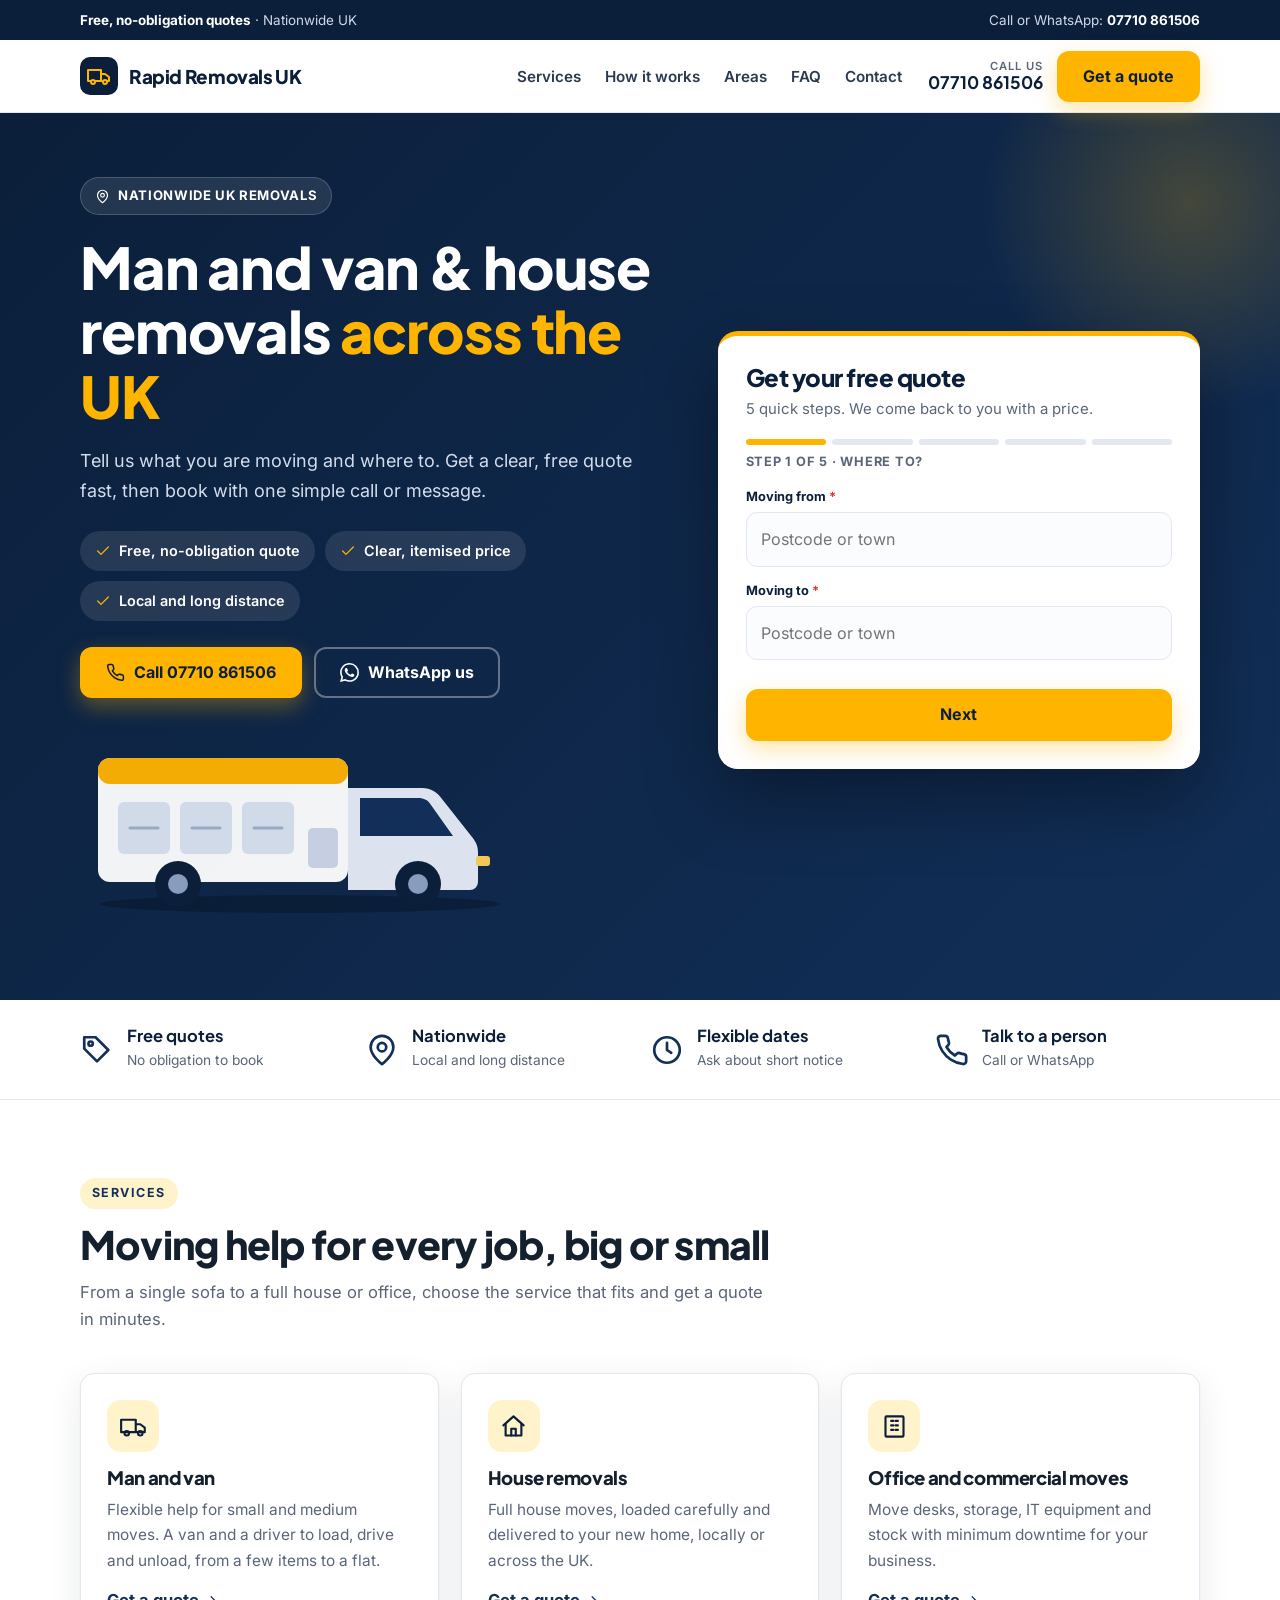
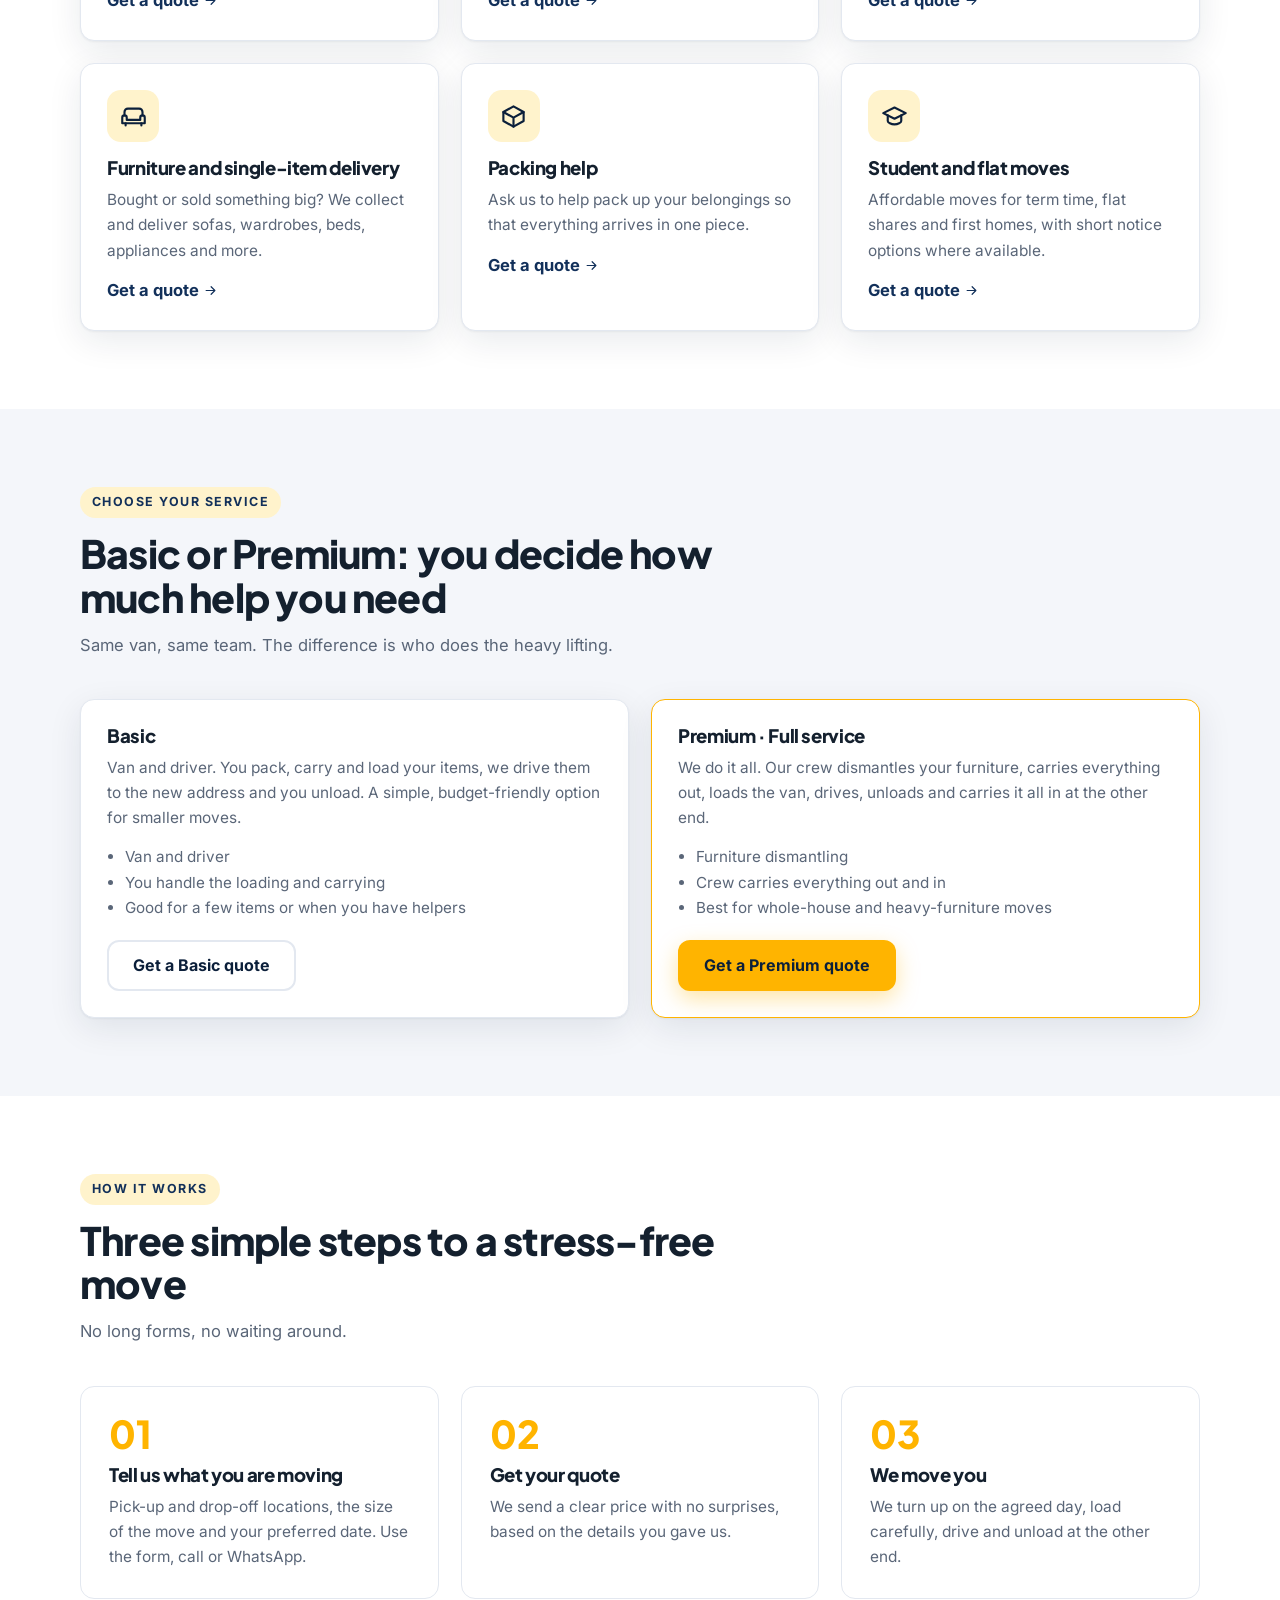
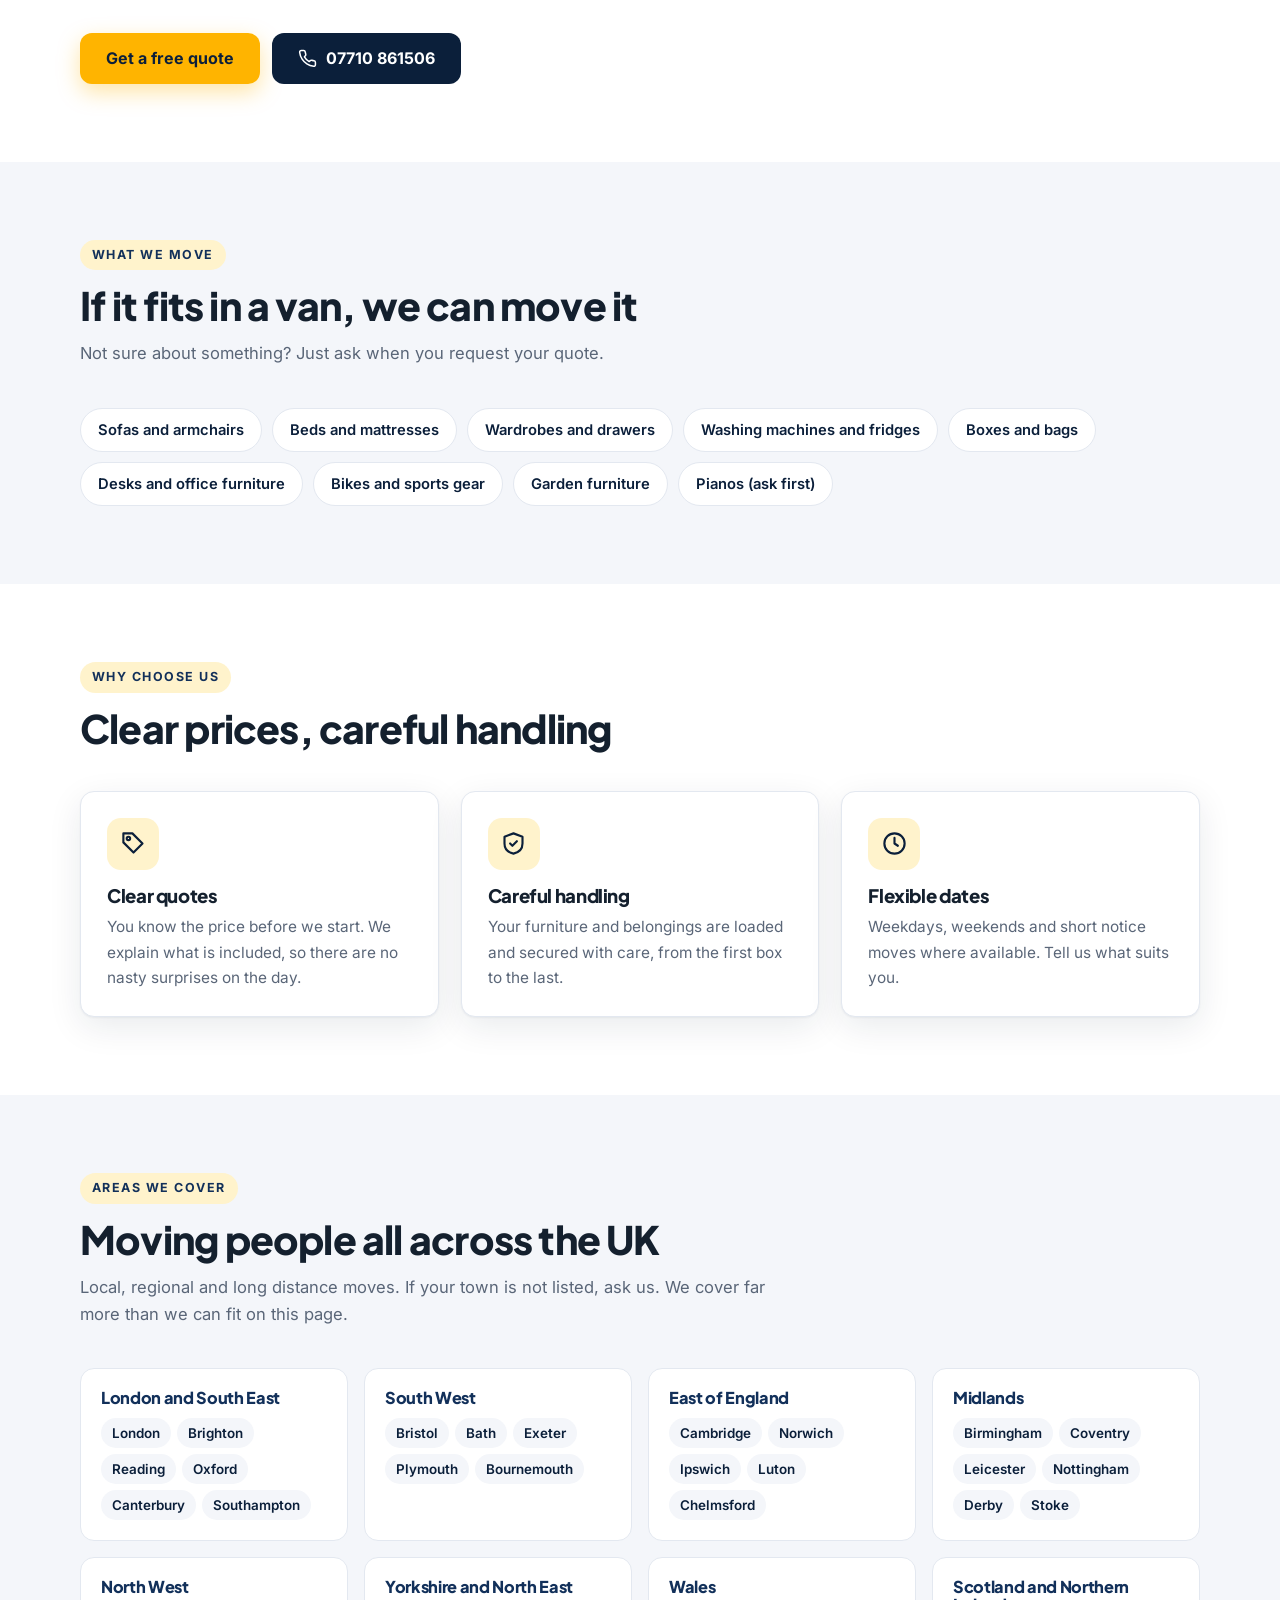
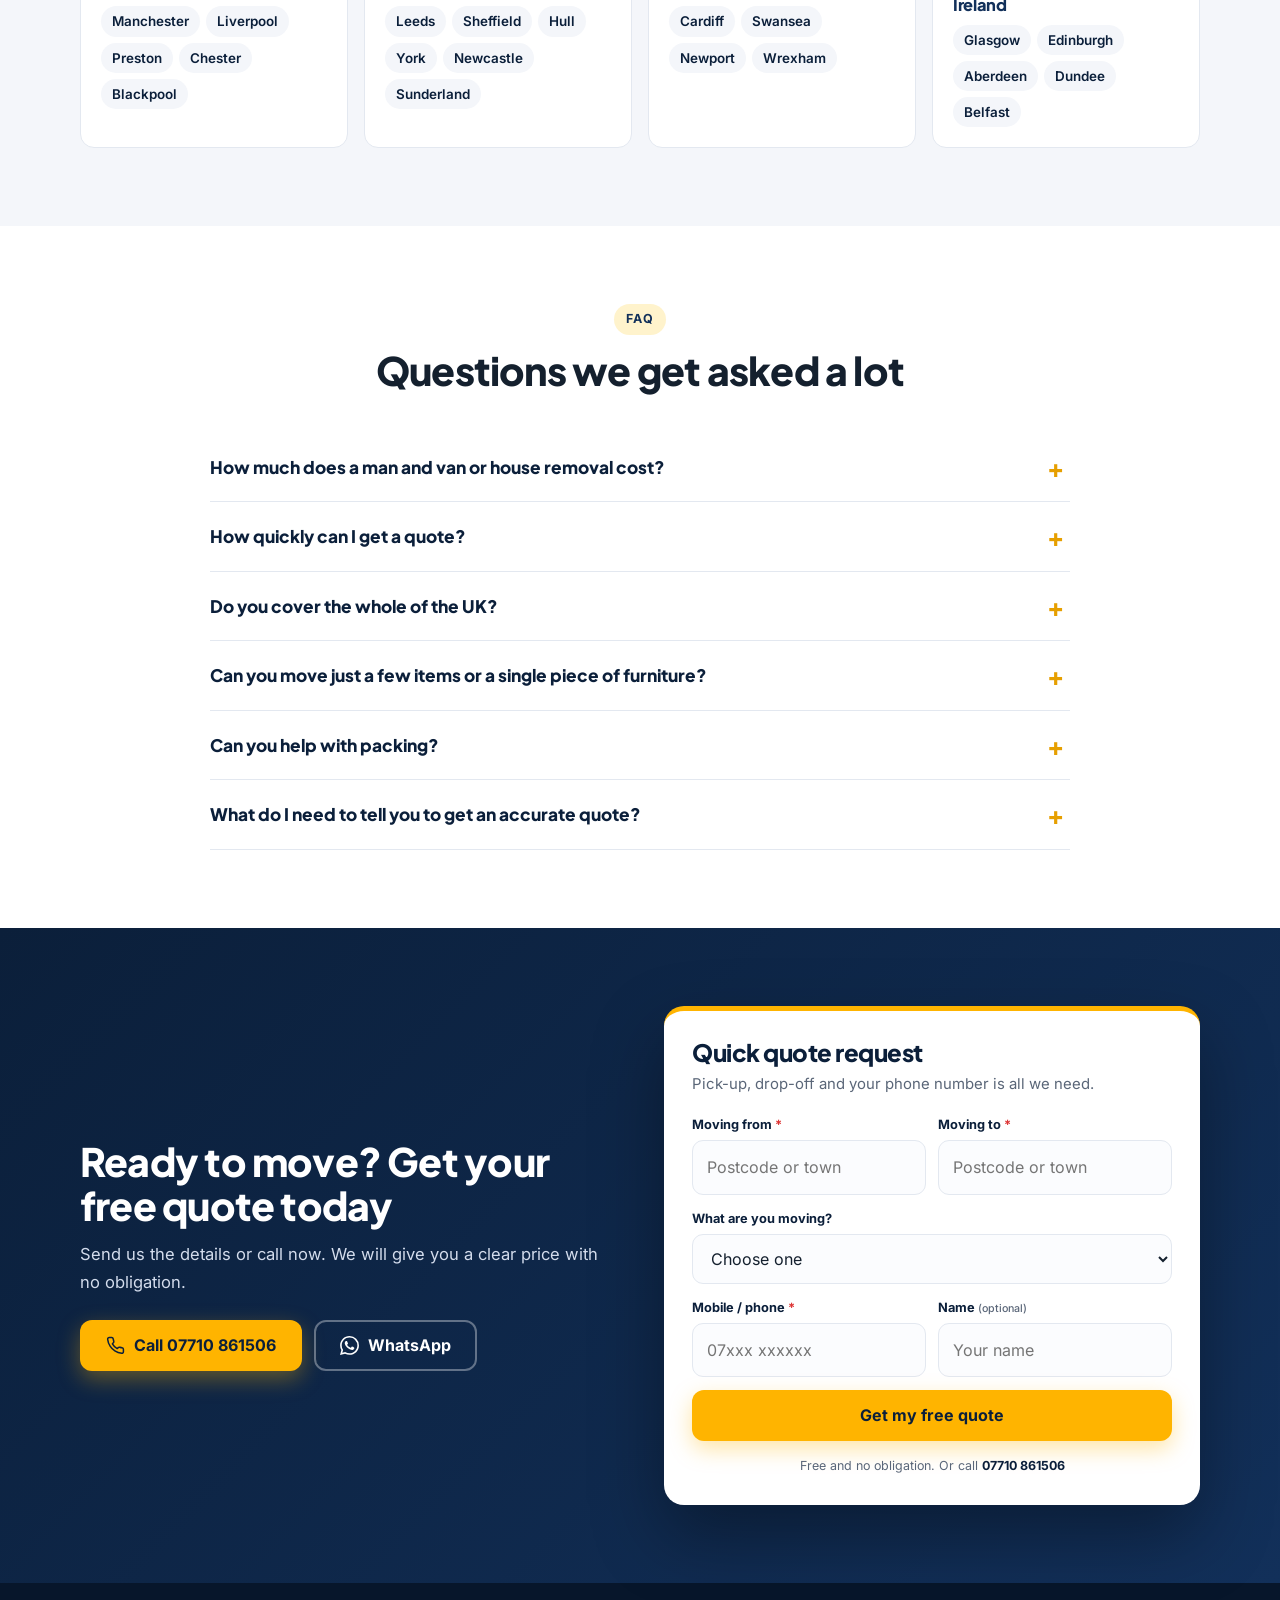
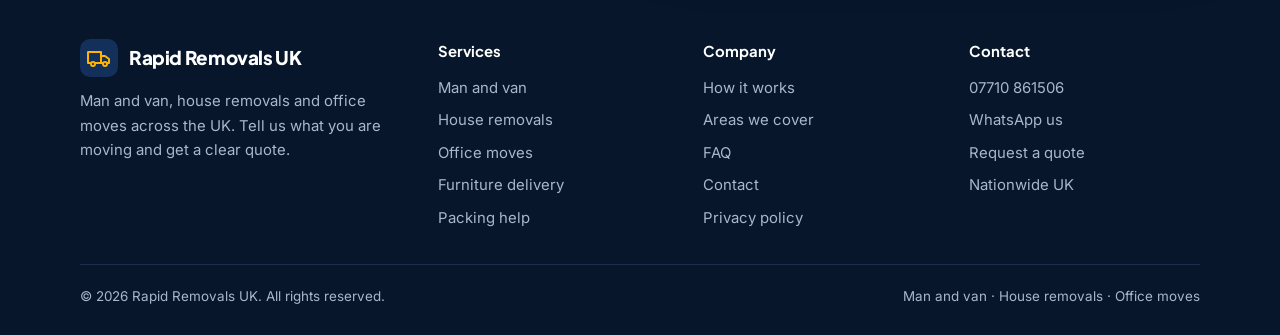
==== commit 288d3e31: "Suprascriere fisiere" ====
--- a/index.html
+++ b/index.html
@@ -14,9 +14,9 @@
 <meta property="og:title" content="Man and Van & House Removals UK | Free Quote | Rapid Removals UK">
 <meta property="og:description" content="Man and van, house removals and office moves across the UK. Get a clear, free quote in minutes. Call, WhatsApp or fill in the form.">
 <meta property="og:url" content="https://www.example.co.uk/">
-<link rel="icon" href="/favicon.svg" type="image/svg+xml">
-<link rel="stylesheet" href="/assets/fonts.css">
-<link rel="stylesheet" href="/assets/style.css">
+<link rel="icon" href="favicon.svg" type="image/svg+xml">
+<link rel="stylesheet" href="assets/fonts.css">
+<link rel="stylesheet" href="assets/style.css">
 <script type="application/ld+json">{"@context": "https://schema.org", "@type": "MovingCompany", "@id": "https://www.example.co.uk/#business", "name": "Rapid Removals UK", "description": "Man and van, house removals and office moves across the UK.", "telephone": "+447710861506", "url": "https://www.example.co.uk/", "areaServed": {"@type": "Country", "name": "United Kingdom"}, "priceRange": "££"}</script>
 <script type="application/ld+json">{"@context": "https://schema.org", "@type": "FAQPage", "mainEntity": [{"@type": "Question", "name": "How much does a man and van or house removal cost?", "acceptedAnswer": {"@type": "Answer", "text": "The price depends on the distance, how much you are moving, access at both ends (stairs, lifts, parking), and the date. Send us the details through the form or call us and we will give you a clear quote."}}, {"@type": "Question", "name": "How quickly can I get a quote?", "acceptedAnswer": {"@type": "Answer", "text": "Fill in the form, call or message us on WhatsApp with your pick-up and drop-off locations and what you are moving. We will come back to you with a quote as soon as we have the details."}}, {"@type": "Question", "name": "Do you cover the whole of the UK?", "acceptedAnswer": {"@type": "Answer", "text": "Yes, we arrange moves across the UK. Tell us the pick-up and drop-off locations and we will confirm availability for your route, including longer distance moves."}}, {"@type": "Question", "name": "Can you move just a few items or a single piece of furniture?", "acceptedAnswer": {"@type": "Answer", "text": "Yes. We can collect and deliver a single item, a few pieces, or a full household. Small loads are quoted according to size and distance."}}, {"@type": "Question", "name": "Can you help with packing?", "acceptedAnswer": {"@type": "Answer", "text": "Yes, ask us about packing help when you request your quote and we will include it, so you know the full price in advance."}}, {"@type": "Question", "name": "What do I need to tell you to get an accurate quote?", "acceptedAnswer": {"@type": "Answer", "text": "Both postcodes, the number and size of large items, whether there are stairs or a lift, parking access, and your preferred date. The more you tell us, the more accurate the quote."}}]}</script>
 </head>
@@ -24,12 +24,12 @@
 <div class="topbar"><div class="wrap"><span><b>Free, no-obligation quotes</b> · Nationwide UK</span><span>Call or WhatsApp: <b>07710 861506</b></span></div></div>
 <header class="hdr">
   <div class="wrap">
-    <a class="brand" href="/" aria-label="Rapid Removals UK home"><i><svg viewBox="0 0 24 24" fill="none" stroke="#ffb400" stroke-width="2" stroke-linecap="round" stroke-linejoin="round"><path d="M1 6h13v11H1zM14 10h4l4 3v4h-8z"/><circle cx="6" cy="18" r="2" fill="#0b1f3a"/><circle cx="18" cy="18" r="2" fill="#0b1f3a"/></svg></i><span>Rapid Removals UK</span></a>
-    <nav class="nav" aria-label="Main"><a href="/#services">Services</a><a href="/#how">How it works</a><a href="/#areas">Areas</a><a href="/#faq">FAQ</a><a href="/contact/">Contact</a></nav>
-    <div class="hdr-cta"><a class="hdr-tel" href="tel:+447710861506"><span>Call us</span><b>07710 861506</b></a><a class="btn btn-p" href="/#quote">Get a quote</a></div>
+    <a class="brand" href="./" aria-label="Rapid Removals UK home"><i><svg viewBox="0 0 24 24" fill="none" stroke="#ffb400" stroke-width="2" stroke-linecap="round" stroke-linejoin="round"><path d="M1 6h13v11H1zM14 10h4l4 3v4h-8z"/><circle cx="6" cy="18" r="2" fill="#0b1f3a"/><circle cx="18" cy="18" r="2" fill="#0b1f3a"/></svg></i><span>Rapid Removals UK</span></a>
+    <nav class="nav" aria-label="Main"><a href="#services">Services</a><a href="#how">How it works</a><a href="#areas">Areas</a><a href="#faq">FAQ</a><a href="contact/">Contact</a></nav>
+    <div class="hdr-cta"><a class="hdr-tel" href="tel:+447710861506"><span>Call us</span><b>07710 861506</b></a><a class="btn btn-p" href="#quote">Get a quote</a></div>
     <button class="burger" aria-label="Menu" aria-expanded="false"><span></span></button>
   </div>
-  <nav class="mnav" aria-label="Mobile"><a href="/#services">Services</a><a href="/#how">How it works</a><a href="/#areas">Areas</a><a href="/#faq">FAQ</a><a href="/contact/">Contact</a><a class="btn btn-d btn-blk" href="tel:+447710861506"><svg viewBox="0 0 24 24" fill="none" stroke="currentColor" stroke-width="1.9" stroke-linecap="round" stroke-linejoin="round" aria-hidden="true"><path d="M22 16.9v3a2 2 0 0 1-2.2 2 19.8 19.8 0 0 1-8.6-3.1 19.5 19.5 0 0 1-6-6A19.8 19.8 0 0 1 2.1 4.2 2 2 0 0 1 4.1 2h3a2 2 0 0 1 2 1.7c.1 1 .4 1.9.7 2.8a2 2 0 0 1-.5 2.1L8.1 9.9a16 16 0 0 0 6 6l1.3-1.2a2 2 0 0 1 2.1-.5c.9.3 1.8.6 2.8.7a2 2 0 0 1 1.7 2z"/></svg> 07710 861506</a><a class="btn btn-p btn-blk" href="/#quote">Get a free quote</a></nav>
+  <nav class="mnav" aria-label="Mobile"><a href="#services">Services</a><a href="#how">How it works</a><a href="#areas">Areas</a><a href="#faq">FAQ</a><a href="contact/">Contact</a><a class="btn btn-d btn-blk" href="tel:+447710861506"><svg viewBox="0 0 24 24" fill="none" stroke="currentColor" stroke-width="1.9" stroke-linecap="round" stroke-linejoin="round" aria-hidden="true"><path d="M22 16.9v3a2 2 0 0 1-2.2 2 19.8 19.8 0 0 1-8.6-3.1 19.5 19.5 0 0 1-6-6A19.8 19.8 0 0 1 2.1 4.2 2 2 0 0 1 4.1 2h3a2 2 0 0 1 2 1.7c.1 1 .4 1.9.7 2.8a2 2 0 0 1-.5 2.1L8.1 9.9a16 16 0 0 0 6 6l1.3-1.2a2 2 0 0 1 2.1-.5c.9.3 1.8.6 2.8.7a2 2 0 0 1 1.7 2z"/></svg> 07710 861506</a><a class="btn btn-p btn-blk" href="#quote">Get a free quote</a></nav>
 </header>
 <main>
 <section class="hero" id="top"><div class="wrap"><div class="grid">
@@ -55,26 +55,51 @@
 </div>
 <div class="formcard" id="quote">
   <h2>Get your free quote</h2>
-  <p class="fsub">Takes 30 seconds. We will come back to you with a price.</p>
-  <form data-lead novalidate>
-    <div class="ferr">Please check your phone number and both locations, then try again.</div>
+  <p class="fsub">5 quick steps. We come back to you with a price.</p>
+  <form data-wizard novalidate>
+    <div class="prog" aria-hidden="true"><i class="on"></i><i></i><i></i><i></i><i></i></div>
+    <div class="plabel">Step 1 of 5 · Where to?</div>
+    <div class="ferr" role="alert"></div>
     <div class="fok" role="status"></div>
     <input class="hp" type="text" name="company" tabindex="-1" autocomplete="off" aria-hidden="true">
-    <div class="fgrid">
-      <div class="f2">
-        <div class="field"><label for="h-f">Moving from <i>*</i></label><input id="h-f" name="from" type="text" placeholder="Postcode or town" autocomplete="postal-code"></div>
-        <div class="field"><label for="h-t">Moving to <i>*</i></label><input id="h-t" name="to" type="text" placeholder="Postcode or town"></div>
-      </div>
-      <div class="field"><label for="h-w">What are you moving?</label>
-        <select id="h-w" name="what"><option value="">Choose one</option><option>A few items / single item</option><option>Studio or 1-bed flat</option><option>2-bed home</option><option>3-bed home or larger</option><option>Office or commercial move</option><option>Not sure yet</option></select></div>
-      <div class="f2">
-        <div class="field"><label for="h-p">Mobile / phone <i>*</i></label><input id="h-p" name="phone" type="tel" inputmode="tel" autocomplete="tel" placeholder="07xxx xxxxxx"></div>
+    <div class="pane on"><div class="fgrid">
+      <div class="field"><label for="h-f">Moving from <i>*</i></label><input id="h-f" name="from" type="text" placeholder="Postcode or town"></div>
+      <div class="field"><label for="h-t">Moving to <i>*</i></label><input id="h-t" name="to" type="text" placeholder="Postcode or town"></div>
+      <div class="wnav"><button class="btn btn-p" type="button" data-next>Next</button></div>
+    </div></div>
+    <div class="pane"><h3 class="q">What are you moving?</h3>
+      <div class="opts"><label class="opt"><input type="radio" name="size" value="A few items / single item"><span>A few items / single item</span></label><label class="opt"><input type="radio" name="size" value="Studio or 1-bed flat"><span>Studio or 1-bed flat</span></label><label class="opt"><input type="radio" name="size" value="2-bed home"><span>2-bed home</span></label><label class="opt"><input type="radio" name="size" value="3-bed home or larger"><span>3-bed home or larger</span></label><label class="opt"><input type="radio" name="size" value="Office or commercial move"><span>Office or commercial move</span></label><label class="opt"><input type="radio" name="size" value="Not sure yet"><span>Not sure yet</span></label></div>
+      <p class="hint" style="margin-top:14px">Any large items? <small>(optional)</small></p>
+      <div class="opts"><label class="opt"><input type="checkbox" name="items" value="Sofa"><span>Sofa</span></label><label class="opt"><input type="checkbox" name="items" value="Bed / mattress"><span>Bed / mattress</span></label><label class="opt"><input type="checkbox" name="items" value="Wardrobe"><span>Wardrobe</span></label><label class="opt"><input type="checkbox" name="items" value="Fridge / washer"><span>Fridge / washer</span></label><label class="opt"><input type="checkbox" name="items" value="Boxes / bags"><span>Boxes / bags</span></label><label class="opt"><input type="checkbox" name="items" value="Desk / office"><span>Desk / office</span></label><label class="opt"><input type="checkbox" name="items" value="Bike"><span>Bike</span></label><label class="opt"><input type="checkbox" name="items" value="Other large items"><span>Other large items</span></label></div>
+      <div class="wnav"><button class="btn btn-o back" type="button" data-back>Back</button><button class="btn btn-p" type="button" data-next>Next</button></div>
+    </div>
+    <div class="pane"><h3 class="q">Choose your service</h3>
+      <div class="opts one">
+        <label class="opt"><input type="radio" name="service" value="Basic - you carry, we drive" checked><span><b>Basic</b><em>Van and driver. You pack, carry and load your items; we drive and deliver.</em></span></label>
+        <label class="opt"><input type="radio" name="service" value="Premium - full service, we carry everything"><span><b>Premium · Full service</b><em>Our crew dismantles your furniture and carries everything out, loads, drives, unloads and carries it in.</em></span></label>
+      </div>
+      <p class="hint" style="margin-top:12px">Not sure? Pick one now and we will confirm the details with you.</p>
+      <div class="wnav"><button class="btn btn-o back" type="button" data-back>Back</button><button class="btn btn-p" type="button" data-next>Next</button></div>
+    </div>
+    <div class="pane"><div class="fgrid">
+      <div class="field"><label for="h-d">Moving date <small>(optional)</small></label><input id="h-d" name="date" type="date"></div>
+      <label class="opt"><input type="checkbox" name="flex" value="1"><span>My dates are flexible</span></label>
+      <div class="f2">
+        <div class="field"><label for="h-af">Pick-up access</label><select id="h-af" name="access_from"><option value="">Choose</option><option>Ground floor / house</option><option>Stairs (no lift)</option><option>Lift available</option><option>Not sure</option></select></div>
+        <div class="field"><label for="h-at">Drop-off access</label><select id="h-at" name="access_to"><option value="">Choose</option><option>Ground floor / house</option><option>Stairs (no lift)</option><option>Lift available</option><option>Not sure</option></select></div>
+      </div>
+      <div class="field"><label for="h-m">Anything else? <small>(optional)</small></label><textarea id="h-m" name="message" rows="2" placeholder="Parking, fragile or very heavy items..."></textarea></div>
+      <div class="wnav"><button class="btn btn-o back" type="button" data-back>Back</button><button class="btn btn-p" type="button" data-next>Next</button></div>
+    </div></div>
+    <div class="pane"><div class="fgrid">
+      <div class="field"><label for="h-p">Mobile / phone <i>*</i></label><input id="h-p" name="phone" type="tel" inputmode="tel" autocomplete="tel" placeholder="07xxx xxxxxx"></div>
+      <div class="f2">
         <div class="field"><label for="h-n">Name <small>(optional)</small></label><input id="h-n" name="name" type="text" autocomplete="name" placeholder="Your name"></div>
-      </div>
-      
-      <button class="btn btn-p btn-blk" type="submit">Get my free quote</button>
+        <div class="field"><label for="h-e">Email <small>(optional)</small></label><input id="h-e" name="email" type="email" autocomplete="email" placeholder="you@email.com"></div>
+      </div>
+      <div class="wnav"><button class="btn btn-o back" type="button" data-back>Back</button><button class="btn btn-p" type="submit">Get my free quote</button></div>
       <p class="fnote">Free and no obligation. Or call <a href="tel:+447710861506">07710 861506</a></p>
-    </div>
+    </div></div>
   </form>
 </div>
 </div></div></section>
@@ -88,10 +113,18 @@
 
 <section id="services"><div class="wrap">
 <div class="sec-head rv"><span class="kicker">Services</span><h2>Moving help for every job, big or small</h2><p>From a single sofa to a full house or office, choose the service that fits and get a quote in minutes.</p></div>
-<div class="grid3"><article class="card rv"><div class="ic"><svg viewBox="0 0 24 24" fill="none" stroke="currentColor" stroke-width="1.9" stroke-linecap="round" stroke-linejoin="round" aria-hidden="true"><path d="M1 6h13v11H1zM14 10h4l4 3v4h-8z"/><circle cx="6" cy="18" r="2"/><circle cx="18" cy="18" r="2"/></svg></div><h3>Man and van</h3><p>Flexible help for small and medium moves. A van and a driver to load, drive and unload, from a few items to a flat.</p><a class="link" href="/#quote">Get a quote <svg style="display:inline;width:15px;height:15px;vertical-align:-2px" viewBox="0 0 24 24" fill="none" stroke="currentColor" stroke-width="1.9" stroke-linecap="round" stroke-linejoin="round" aria-hidden="true"><path d="M5 12h14M13 6l6 6-6 6"/></svg></a></article><article class="card rv"><div class="ic"><svg viewBox="0 0 24 24" fill="none" stroke="currentColor" stroke-width="1.9" stroke-linecap="round" stroke-linejoin="round" aria-hidden="true"><path d="M3 11l9-8 9 8"/><path d="M5 10v10h14V10"/><path d="M10 20v-6h4v6"/></svg></div><h3>House removals</h3><p>Full house moves, loaded carefully and delivered to your new home, locally or across the UK.</p><a class="link" href="/#quote">Get a quote <svg style="display:inline;width:15px;height:15px;vertical-align:-2px" viewBox="0 0 24 24" fill="none" stroke="currentColor" stroke-width="1.9" stroke-linecap="round" stroke-linejoin="round" aria-hidden="true"><path d="M5 12h14M13 6l6 6-6 6"/></svg></a></article><article class="card rv"><div class="ic"><svg viewBox="0 0 24 24" fill="none" stroke="currentColor" stroke-width="1.9" stroke-linecap="round" stroke-linejoin="round" aria-hidden="true"><rect x="4" y="3" width="16" height="18" rx="1"/><path d="M9 7h2M13 7h2M9 11h2M13 11h2M9 15h2M13 15h2"/></svg></div><h3>Office and commercial moves</h3><p>Move desks, storage, IT equipment and stock with minimum downtime for your business.</p><a class="link" href="/#quote">Get a quote <svg style="display:inline;width:15px;height:15px;vertical-align:-2px" viewBox="0 0 24 24" fill="none" stroke="currentColor" stroke-width="1.9" stroke-linecap="round" stroke-linejoin="round" aria-hidden="true"><path d="M5 12h14M13 6l6 6-6 6"/></svg></a></article><article class="card rv"><div class="ic"><svg viewBox="0 0 24 24" fill="none" stroke="currentColor" stroke-width="1.9" stroke-linecap="round" stroke-linejoin="round" aria-hidden="true"><path d="M4 11V8a3 3 0 0 1 3-3h10a3 3 0 0 1 3 3v3"/><path d="M2 13a2 2 0 0 1 4 0v2h12v-2a2 2 0 0 1 4 0v5H2z"/><path d="M5 18v2M19 18v2"/></svg></div><h3>Furniture and single-item delivery</h3><p>Bought or sold something big? We collect and deliver sofas, wardrobes, beds, appliances and more.</p><a class="link" href="/#quote">Get a quote <svg style="display:inline;width:15px;height:15px;vertical-align:-2px" viewBox="0 0 24 24" fill="none" stroke="currentColor" stroke-width="1.9" stroke-linecap="round" stroke-linejoin="round" aria-hidden="true"><path d="M5 12h14M13 6l6 6-6 6"/></svg></a></article><article class="card rv"><div class="ic"><svg viewBox="0 0 24 24" fill="none" stroke="currentColor" stroke-width="1.9" stroke-linecap="round" stroke-linejoin="round" aria-hidden="true"><path d="M21 8l-9-5-9 5v8l9 5 9-5z"/><path d="M3 8l9 5 9-5M12 13v8"/></svg></div><h3>Packing help</h3><p>Ask us to help pack up your belongings so that everything arrives in one piece.</p><a class="link" href="/#quote">Get a quote <svg style="display:inline;width:15px;height:15px;vertical-align:-2px" viewBox="0 0 24 24" fill="none" stroke="currentColor" stroke-width="1.9" stroke-linecap="round" stroke-linejoin="round" aria-hidden="true"><path d="M5 12h14M13 6l6 6-6 6"/></svg></a></article><article class="card rv"><div class="ic"><svg viewBox="0 0 24 24" fill="none" stroke="currentColor" stroke-width="1.9" stroke-linecap="round" stroke-linejoin="round" aria-hidden="true"><path d="M2 9l10-5 10 5-10 5z"/><path d="M6 11v5c0 1.5 3 3 6 3s6-1.5 6-3v-5"/></svg></div><h3>Student and flat moves</h3><p>Affordable moves for term time, flat shares and first homes, with short notice options where available.</p><a class="link" href="/#quote">Get a quote <svg style="display:inline;width:15px;height:15px;vertical-align:-2px" viewBox="0 0 24 24" fill="none" stroke="currentColor" stroke-width="1.9" stroke-linecap="round" stroke-linejoin="round" aria-hidden="true"><path d="M5 12h14M13 6l6 6-6 6"/></svg></a></article></div>
-</div></section>
-
-<section class="soft" id="how"><div class="wrap">
+<div class="grid3"><article class="card rv"><div class="ic"><svg viewBox="0 0 24 24" fill="none" stroke="currentColor" stroke-width="1.9" stroke-linecap="round" stroke-linejoin="round" aria-hidden="true"><path d="M1 6h13v11H1zM14 10h4l4 3v4h-8z"/><circle cx="6" cy="18" r="2"/><circle cx="18" cy="18" r="2"/></svg></div><h3>Man and van</h3><p>Flexible help for small and medium moves. A van and a driver to load, drive and unload, from a few items to a flat.</p><a class="link" href="#quote">Get a quote <svg style="display:inline;width:15px;height:15px;vertical-align:-2px" viewBox="0 0 24 24" fill="none" stroke="currentColor" stroke-width="1.9" stroke-linecap="round" stroke-linejoin="round" aria-hidden="true"><path d="M5 12h14M13 6l6 6-6 6"/></svg></a></article><article class="card rv"><div class="ic"><svg viewBox="0 0 24 24" fill="none" stroke="currentColor" stroke-width="1.9" stroke-linecap="round" stroke-linejoin="round" aria-hidden="true"><path d="M3 11l9-8 9 8"/><path d="M5 10v10h14V10"/><path d="M10 20v-6h4v6"/></svg></div><h3>House removals</h3><p>Full house moves, loaded carefully and delivered to your new home, locally or across the UK.</p><a class="link" href="#quote">Get a quote <svg style="display:inline;width:15px;height:15px;vertical-align:-2px" viewBox="0 0 24 24" fill="none" stroke="currentColor" stroke-width="1.9" stroke-linecap="round" stroke-linejoin="round" aria-hidden="true"><path d="M5 12h14M13 6l6 6-6 6"/></svg></a></article><article class="card rv"><div class="ic"><svg viewBox="0 0 24 24" fill="none" stroke="currentColor" stroke-width="1.9" stroke-linecap="round" stroke-linejoin="round" aria-hidden="true"><rect x="4" y="3" width="16" height="18" rx="1"/><path d="M9 7h2M13 7h2M9 11h2M13 11h2M9 15h2M13 15h2"/></svg></div><h3>Office and commercial moves</h3><p>Move desks, storage, IT equipment and stock with minimum downtime for your business.</p><a class="link" href="#quote">Get a quote <svg style="display:inline;width:15px;height:15px;vertical-align:-2px" viewBox="0 0 24 24" fill="none" stroke="currentColor" stroke-width="1.9" stroke-linecap="round" stroke-linejoin="round" aria-hidden="true"><path d="M5 12h14M13 6l6 6-6 6"/></svg></a></article><article class="card rv"><div class="ic"><svg viewBox="0 0 24 24" fill="none" stroke="currentColor" stroke-width="1.9" stroke-linecap="round" stroke-linejoin="round" aria-hidden="true"><path d="M4 11V8a3 3 0 0 1 3-3h10a3 3 0 0 1 3 3v3"/><path d="M2 13a2 2 0 0 1 4 0v2h12v-2a2 2 0 0 1 4 0v5H2z"/><path d="M5 18v2M19 18v2"/></svg></div><h3>Furniture and single-item delivery</h3><p>Bought or sold something big? We collect and deliver sofas, wardrobes, beds, appliances and more.</p><a class="link" href="#quote">Get a quote <svg style="display:inline;width:15px;height:15px;vertical-align:-2px" viewBox="0 0 24 24" fill="none" stroke="currentColor" stroke-width="1.9" stroke-linecap="round" stroke-linejoin="round" aria-hidden="true"><path d="M5 12h14M13 6l6 6-6 6"/></svg></a></article><article class="card rv"><div class="ic"><svg viewBox="0 0 24 24" fill="none" stroke="currentColor" stroke-width="1.9" stroke-linecap="round" stroke-linejoin="round" aria-hidden="true"><path d="M21 8l-9-5-9 5v8l9 5 9-5z"/><path d="M3 8l9 5 9-5M12 13v8"/></svg></div><h3>Packing help</h3><p>Ask us to help pack up your belongings so that everything arrives in one piece.</p><a class="link" href="#quote">Get a quote <svg style="display:inline;width:15px;height:15px;vertical-align:-2px" viewBox="0 0 24 24" fill="none" stroke="currentColor" stroke-width="1.9" stroke-linecap="round" stroke-linejoin="round" aria-hidden="true"><path d="M5 12h14M13 6l6 6-6 6"/></svg></a></article><article class="card rv"><div class="ic"><svg viewBox="0 0 24 24" fill="none" stroke="currentColor" stroke-width="1.9" stroke-linecap="round" stroke-linejoin="round" aria-hidden="true"><path d="M2 9l10-5 10 5-10 5z"/><path d="M6 11v5c0 1.5 3 3 6 3s6-1.5 6-3v-5"/></svg></div><h3>Student and flat moves</h3><p>Affordable moves for term time, flat shares and first homes, with short notice options where available.</p><a class="link" href="#quote">Get a quote <svg style="display:inline;width:15px;height:15px;vertical-align:-2px" viewBox="0 0 24 24" fill="none" stroke="currentColor" stroke-width="1.9" stroke-linecap="round" stroke-linejoin="round" aria-hidden="true"><path d="M5 12h14M13 6l6 6-6 6"/></svg></a></article></div>
+</div></section>
+
+<section class="soft" id="service-levels"><div class="wrap">
+<div class="sec-head rv"><span class="kicker">Choose your service</span><h2>Basic or Premium: you decide how much help you need</h2><p>Same van, same team. The difference is who does the heavy lifting.</p></div>
+<div class="grid2">
+<div class="card rv"><h3>Basic</h3><p>Van and driver. You pack, carry and load your items, we drive them to the new address and you unload. A simple, budget-friendly option for smaller moves.</p><ul style="margin:14px 0 0 18px;color:var(--muted);font-size:.95rem"><li>Van and driver</li><li>You handle the loading and carrying</li><li>Good for a few items or when you have helpers</li></ul><a class="btn btn-o" style="margin-top:20px" href="#quote">Get a Basic quote</a></div>
+<div class="card rv" style="border-color:var(--amber)"><h3>Premium · Full service</h3><p>We do it all. Our crew dismantles your furniture, carries everything out, loads the van, drives, unloads and carries it all in at the other end.</p><ul style="margin:14px 0 0 18px;color:var(--muted);font-size:.95rem"><li>Furniture dismantling</li><li>Crew carries everything out and in</li><li>Best for whole-house and heavy-furniture moves</li></ul><a class="btn btn-p" style="margin-top:20px" href="#quote">Get a Premium quote</a></div>
+</div>
+</div></section>
+
+<section id="how"><div class="wrap">
 <div class="sec-head rv"><span class="kicker">How it works</span><h2>Three simple steps to a stress-free move</h2><p>No long forms, no waiting around.</p></div>
 <div class="steps">
 <div class="step rv"><h3>Tell us what you are moving</h3><p>Pick-up and drop-off locations, the size of the move and your preferred date. Use the form, call or WhatsApp.</p></div>
@@ -101,12 +134,12 @@
 <div class="hero-act" style="margin-top:34px"><a class="btn btn-p" href="#quote">Get a free quote</a><a class="btn btn-d" href="tel:+447710861506"><svg viewBox="0 0 24 24" fill="none" stroke="currentColor" stroke-width="1.9" stroke-linecap="round" stroke-linejoin="round" aria-hidden="true"><path d="M22 16.9v3a2 2 0 0 1-2.2 2 19.8 19.8 0 0 1-8.6-3.1 19.5 19.5 0 0 1-6-6A19.8 19.8 0 0 1 2.1 4.2 2 2 0 0 1 4.1 2h3a2 2 0 0 1 2 1.7c.1 1 .4 1.9.7 2.8a2 2 0 0 1-.5 2.1L8.1 9.9a16 16 0 0 0 6 6l1.3-1.2a2 2 0 0 1 2.1-.5c.9.3 1.8.6 2.8.7a2 2 0 0 1 1.7 2z"/></svg> 07710 861506</a></div>
 </div></section>
 
-<section><div class="wrap">
+<section class="soft"><div class="wrap">
 <div class="sec-head rv"><span class="kicker">What we move</span><h2>If it fits in a van, we can move it</h2><p>Not sure about something? Just ask when you request your quote.</p></div>
 <div class="chips rv"><span class="chip">Sofas and armchairs</span><span class="chip">Beds and mattresses</span><span class="chip">Wardrobes and drawers</span><span class="chip">Washing machines and fridges</span><span class="chip">Boxes and bags</span><span class="chip">Desks and office furniture</span><span class="chip">Bikes and sports gear</span><span class="chip">Garden furniture</span><span class="chip">Pianos (ask first)</span></div>
 </div></section>
 
-<section class="soft"><div class="wrap">
+<section><div class="wrap">
 <div class="sec-head rv"><span class="kicker">Why choose us</span><h2>Clear prices, careful handling</h2></div>
 <div class="grid3">
 <div class="card rv"><div class="ic"><svg viewBox="0 0 24 24" fill="none" stroke="currentColor" stroke-width="1.9" stroke-linecap="round" stroke-linejoin="round" aria-hidden="true"><path d="M20 12l-8 8-9-9V3h8z"/><circle cx="7.5" cy="7.5" r="1.5"/></svg></div><h3>Clear quotes</h3><p>You know the price before we start. We explain what is included, so there are no nasty surprises on the day.</p></div>
@@ -114,12 +147,12 @@
 <div class="card rv"><div class="ic"><svg viewBox="0 0 24 24" fill="none" stroke="currentColor" stroke-width="1.9" stroke-linecap="round" stroke-linejoin="round" aria-hidden="true"><circle cx="12" cy="12" r="9"/><path d="M12 7v5l3 2"/></svg></div><h3>Flexible dates</h3><p>Weekdays, weekends and short notice moves where available. Tell us what suits you.</p></div>
 </div></div></section>
 
-<section id="areas"><div class="wrap">
+<section class="soft" id="areas"><div class="wrap">
 <div class="sec-head rv"><span class="kicker">Areas we cover</span><h2>Moving people all across the UK</h2><p>Local, regional and long distance moves. If your town is not listed, ask us. We cover far more than we can fit on this page.</p></div>
 <div class="zgrid"><article class="zc rv"><h3>London and South East</h3><ul><li>London</li><li>Brighton</li><li>Reading</li><li>Oxford</li><li>Canterbury</li><li>Southampton</li></ul></article><article class="zc rv"><h3>South West</h3><ul><li>Bristol</li><li>Bath</li><li>Exeter</li><li>Plymouth</li><li>Bournemouth</li></ul></article><article class="zc rv"><h3>East of England</h3><ul><li>Cambridge</li><li>Norwich</li><li>Ipswich</li><li>Luton</li><li>Chelmsford</li></ul></article><article class="zc rv"><h3>Midlands</h3><ul><li>Birmingham</li><li>Coventry</li><li>Leicester</li><li>Nottingham</li><li>Derby</li><li>Stoke</li></ul></article><article class="zc rv"><h3>North West</h3><ul><li>Manchester</li><li>Liverpool</li><li>Preston</li><li>Chester</li><li>Blackpool</li></ul></article><article class="zc rv"><h3>Yorkshire and North East</h3><ul><li>Leeds</li><li>Sheffield</li><li>Hull</li><li>York</li><li>Newcastle</li><li>Sunderland</li></ul></article><article class="zc rv"><h3>Wales</h3><ul><li>Cardiff</li><li>Swansea</li><li>Newport</li><li>Wrexham</li></ul></article><article class="zc rv"><h3>Scotland and Northern Ireland</h3><ul><li>Glasgow</li><li>Edinburgh</li><li>Aberdeen</li><li>Dundee</li><li>Belfast</li></ul></article></div>
 </div></section>
 
-<section class="soft" id="faq"><div class="wrap">
+<section id="faq"><div class="wrap">
 <div class="sec-head rv" style="margin-inline:auto;text-align:center"><span class="kicker">FAQ</span><h2>Questions we get asked a lot</h2></div>
 <div class="acc"><div class="acc-i"><button class="acc-q" aria-expanded="false">How much does a man and van or house removal cost?</button><div class="acc-a"><div>The price depends on the distance, how much you are moving, access at both ends (stairs, lifts, parking), and the date. Send us the details through the form or call us and we will give you a clear quote.</div></div></div><div class="acc-i"><button class="acc-q" aria-expanded="false">How quickly can I get a quote?</button><div class="acc-a"><div>Fill in the form, call or message us on WhatsApp with your pick-up and drop-off locations and what you are moving. We will come back to you with a quote as soon as we have the details.</div></div></div><div class="acc-i"><button class="acc-q" aria-expanded="false">Do you cover the whole of the UK?</button><div class="acc-a"><div>Yes, we arrange moves across the UK. Tell us the pick-up and drop-off locations and we will confirm availability for your route, including longer distance moves.</div></div></div><div class="acc-i"><button class="acc-q" aria-expanded="false">Can you move just a few items or a single piece of furniture?</button><div class="acc-a"><div>Yes. We can collect and deliver a single item, a few pieces, or a full household. Small loads are quoted according to size and distance.</div></div></div><div class="acc-i"><button class="acc-q" aria-expanded="false">Can you help with packing?</button><div class="acc-a"><div>Yes, ask us about packing help when you request your quote and we will include it, so you know the full price in advance.</div></div></div><div class="acc-i"><button class="acc-q" aria-expanded="false">What do I need to tell you to get an accurate quote?</button><div class="acc-a"><div>Both postcodes, the number and size of large items, whether there are stairs or a lift, parking access, and your preferred date. The more you tell us, the more accurate the quote.</div></div></div></div>
 </div></section>
@@ -156,17 +189,17 @@
 <nav class="bar" aria-label="Quick actions">
 <a class="b1" href="tel:+447710861506"><svg viewBox="0 0 24 24" fill="none" stroke="currentColor" stroke-width="1.9" stroke-linecap="round" stroke-linejoin="round" aria-hidden="true"><path d="M22 16.9v3a2 2 0 0 1-2.2 2 19.8 19.8 0 0 1-8.6-3.1 19.5 19.5 0 0 1-6-6A19.8 19.8 0 0 1 2.1 4.2 2 2 0 0 1 4.1 2h3a2 2 0 0 1 2 1.7c.1 1 .4 1.9.7 2.8a2 2 0 0 1-.5 2.1L8.1 9.9a16 16 0 0 0 6 6l1.3-1.2a2 2 0 0 1 2.1-.5c.9.3 1.8.6 2.8.7a2 2 0 0 1 1.7 2z"/></svg><span>Call</span></a>
 <a class="b2" href="https://wa.me/447710861506?text=Hello%21%20I%27d%20like%20a%20removals%20quote." target="_blank" rel="noopener"><svg viewBox="0 0 24 24" fill="currentColor" stroke="none" stroke-width="1.9" stroke-linecap="round" stroke-linejoin="round" aria-hidden="true"><path d="M17.472 14.382c-.297-.149-1.758-.867-2.03-.967-.273-.099-.471-.148-.67.15-.197.297-.767.966-.94 1.164-.173.199-.347.223-.644.075-.297-.15-1.255-.463-2.39-1.475-.883-.788-1.48-1.761-1.653-2.059-.173-.297-.018-.458.13-.606.134-.133.298-.347.446-.52.149-.174.198-.298.298-.497.099-.198.05-.371-.025-.52-.075-.149-.669-1.612-.916-2.207-.242-.579-.487-.5-.669-.51-.173-.008-.371-.01-.57-.01-.198 0-.52.074-.792.372-.272.297-1.04 1.016-1.04 2.479 0 1.462 1.065 2.875 1.213 3.074.149.198 2.096 3.2 5.077 4.487.709.306 1.262.489 1.694.625.712.227 1.36.195 1.871.118.571-.085 1.758-.719 2.006-1.413.248-.694.248-1.289.173-1.413-.074-.124-.272-.198-.57-.347m-5.421 7.403h-.004a9.87 9.87 0 01-5.031-1.378l-.361-.214-3.741.982.998-3.648-.235-.374a9.86 9.86 0 01-1.51-5.26c.001-5.45 4.436-9.884 9.888-9.884 2.64 0 5.122 1.03 6.988 2.898a9.825 9.825 0 012.893 6.994c-.003 5.45-4.437 9.884-9.885 9.884m8.413-18.297A11.815 11.815 0 0012.05 0C5.495 0 .16 5.335.157 11.892c0 2.096.547 4.142 1.588 5.945L.057 24l6.305-1.654a11.882 11.882 0 005.683 1.448h.005c6.554 0 11.89-5.335 11.893-11.893a11.821 11.821 0 00-3.48-8.413Z"/></svg><span>WhatsApp</span></a>
-<a class="b3" href="/#quote"><svg viewBox="0 0 24 24" fill="none" stroke="currentColor" stroke-width="1.9" stroke-linecap="round" stroke-linejoin="round" aria-hidden="true"><rect x="4" y="2" width="16" height="20" rx="2"/><path d="M8 7h8M8 11h8M8 15h5"/></svg><span>Quote</span></a>
+<a class="b3" href="#quote"><svg viewBox="0 0 24 24" fill="none" stroke="currentColor" stroke-width="1.9" stroke-linecap="round" stroke-linejoin="round" aria-hidden="true"><rect x="4" y="2" width="16" height="20" rx="2"/><path d="M8 7h8M8 11h8M8 15h5"/></svg><span>Quote</span></a>
 </nav>
 <footer class="ftr"><div class="wrap">
 <div class="g">
-<div><a class="brand" href="/"><i><svg viewBox="0 0 24 24" fill="none" stroke="#ffb400" stroke-width="2" stroke-linecap="round" stroke-linejoin="round"><path d="M1 6h13v11H1zM14 10h4l4 3v4h-8z"/><circle cx="6" cy="18" r="2" fill="#0b1f3a"/><circle cx="18" cy="18" r="2" fill="#0b1f3a"/></svg></i><span>Rapid Removals UK</span></a><p>Man and van, house removals and office moves across the UK. Tell us what you are moving and get a clear quote.</p></div>
-<div><h4>Services</h4><ul><li><a href="/#services">Man and van</a></li><li><a href="/#services">House removals</a></li><li><a href="/#services">Office moves</a></li><li><a href="/#services">Furniture delivery</a></li><li><a href="/#services">Packing help</a></li></ul></div>
-<div><h4>Company</h4><ul><li><a href="/#how">How it works</a></li><li><a href="/#areas">Areas we cover</a></li><li><a href="/#faq">FAQ</a></li><li><a href="/contact/">Contact</a></li><li><a href="/privacy/">Privacy policy</a></li></ul></div>
-<div><h4>Contact</h4><ul><li><a href="tel:+447710861506">07710 861506</a></li><li><a href="https://wa.me/447710861506?text=Hello%21%20I%27d%20like%20a%20removals%20quote." target="_blank" rel="noopener">WhatsApp us</a></li><li><a href="/contact/">Request a quote</a></li><li>Nationwide UK</li></ul></div>
+<div><a class="brand" href="./"><i><svg viewBox="0 0 24 24" fill="none" stroke="#ffb400" stroke-width="2" stroke-linecap="round" stroke-linejoin="round"><path d="M1 6h13v11H1zM14 10h4l4 3v4h-8z"/><circle cx="6" cy="18" r="2" fill="#0b1f3a"/><circle cx="18" cy="18" r="2" fill="#0b1f3a"/></svg></i><span>Rapid Removals UK</span></a><p>Man and van, house removals and office moves across the UK. Tell us what you are moving and get a clear quote.</p></div>
+<div><h4>Services</h4><ul><li><a href="#services">Man and van</a></li><li><a href="#services">House removals</a></li><li><a href="#services">Office moves</a></li><li><a href="#services">Furniture delivery</a></li><li><a href="#services">Packing help</a></li></ul></div>
+<div><h4>Company</h4><ul><li><a href="#how">How it works</a></li><li><a href="#areas">Areas we cover</a></li><li><a href="#faq">FAQ</a></li><li><a href="contact/">Contact</a></li><li><a href="privacy/">Privacy policy</a></li></ul></div>
+<div><h4>Contact</h4><ul><li><a href="tel:+447710861506">07710 861506</a></li><li><a href="https://wa.me/447710861506?text=Hello%21%20I%27d%20like%20a%20removals%20quote." target="_blank" rel="noopener">WhatsApp us</a></li><li><a href="contact/">Request a quote</a></li><li>Nationwide UK</li></ul></div>
 </div>
 <div class="b"><span>© <span data-yr></span> Rapid Removals UK. All rights reserved.</span><span>Man and van · House removals · Office moves</span></div>
 </div></footer>
-<script src="/assets/script.js" defer></script>
+<script src="assets/script.js" defer></script>
 </body>
 </html>
--- a/assets/style.css
+++ b/assets/style.css
@@ -67,3 +67,15 @@
 @media (prefers-reduced-motion:reduce){.rv{opacity:1;transform:none;transition:none}html{scroll-behavior:auto}.btn:hover,.card:hover{transform:none}}
 @media (max-width:960px){.hero .grid,.cta .grid,.contact{grid-template-columns:1fr;gap:34px}.grid3,.steps{grid-template-columns:1fr 1fr}.strip .in{grid-template-columns:1fr 1fr}.nav,.hdr-tel,.hdr-cta .btn{display:none}.burger{display:block}.ftr .g{grid-template-columns:1fr 1fr}}
 @media (max-width:640px){section{padding:56px 0}.grid3,.grid2,.steps{grid-template-columns:1fr}.f2{grid-template-columns:1fr}.topbar .wrap span:last-child{display:none}.bar{display:flex}body{padding-bottom:76px}.hero{padding:40px 0 52px}.formcard{padding:22px}.ftr .g{grid-template-columns:1fr}.hdr .wrap{height:64px}.van{display:none}.strip .in{grid-template-columns:1fr}}
+
+.prog{display:flex;gap:6px;margin:4px 0 6px}.prog i{flex:1;height:6px;border-radius:99px;background:var(--line);transition:background .3s}.prog i.on{background:var(--amber)}
+.plabel{font-size:.8rem;font-weight:700;color:var(--muted);margin-bottom:14px;text-transform:uppercase;letter-spacing:.06em}
+.pane{display:none}.pane.on{display:block;animation:pin .3s}
+@keyframes pin{from{opacity:0;transform:translateX(12px)}to{opacity:1;transform:none}}
+.opts{display:grid;grid-template-columns:1fr 1fr;gap:10px}.opts.one{grid-template-columns:1fr}
+.opt{position:relative}.opt input{position:absolute;opacity:0;inset:0;cursor:pointer;width:100%;height:100%;margin:0}
+.opt span{display:flex;align-items:center;gap:9px;padding:13px 14px;border:1.5px solid var(--line);border-radius:11px;background:#fbfcfe;font-weight:600;font-size:.92rem;color:var(--navy);line-height:1.25;transition:border .2s,background .2s}
+.opt input:checked+span{border-color:var(--amber-d);background:#fff6d9}.opt input:focus-visible+span{box-shadow:0 0 0 4px rgba(18,48,90,.15)}
+.hint{font-size:.82rem;color:var(--muted);margin:2px 0 10px}
+.wnav{display:flex;gap:10px;margin-top:16px}.wnav .btn{flex:1}.wnav .back{flex:0 0 auto;padding-left:18px;padding-right:18px}
+.hero .grid>*,.cta .grid>*,.contact>*,.fgrid>*,.f2>*,.opts>*{min-width:0}.formcard{max-width:100%}.opts.one .opt span{flex-direction:column;align-items:flex-start;gap:3px}.opts.one .opt em{font-style:normal;font-weight:500;font-size:.84rem;color:var(--muted)}.formcard h3.q{font-size:1.1rem;color:var(--navy);margin-bottom:12px}
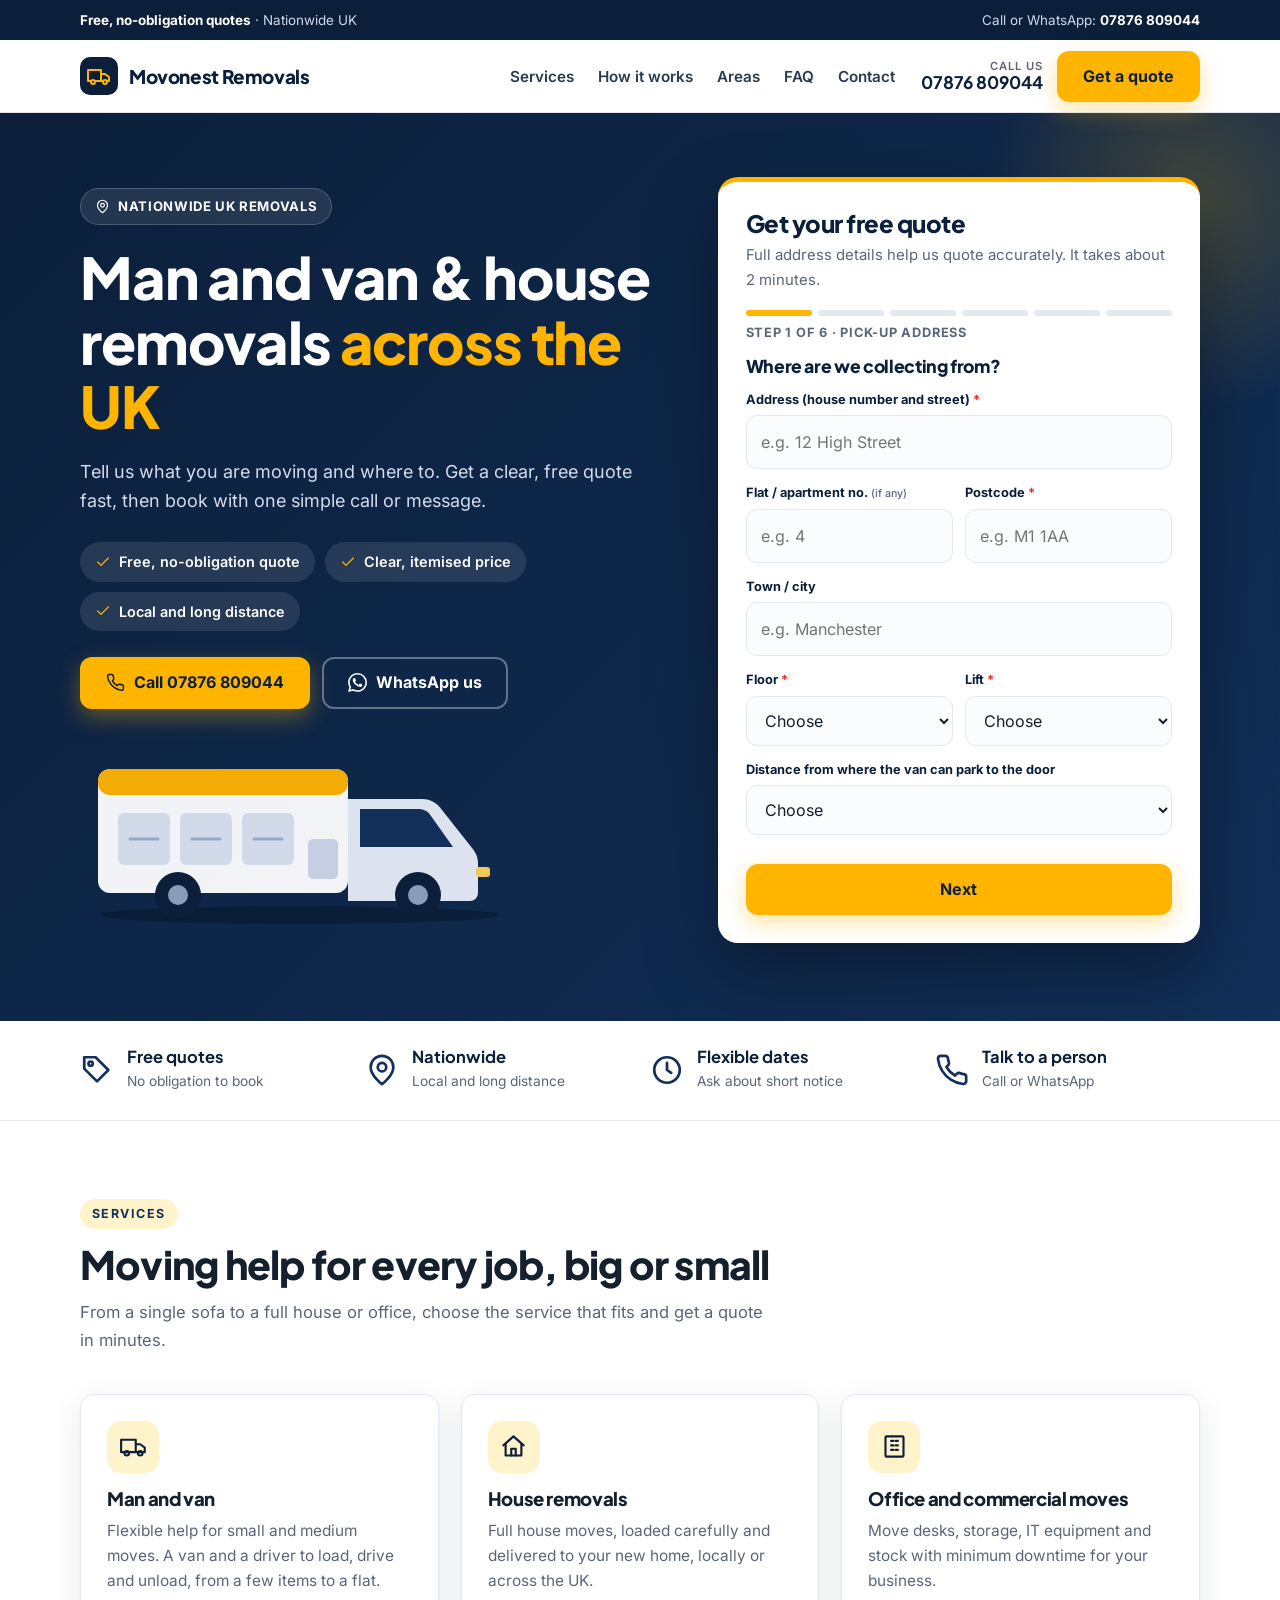
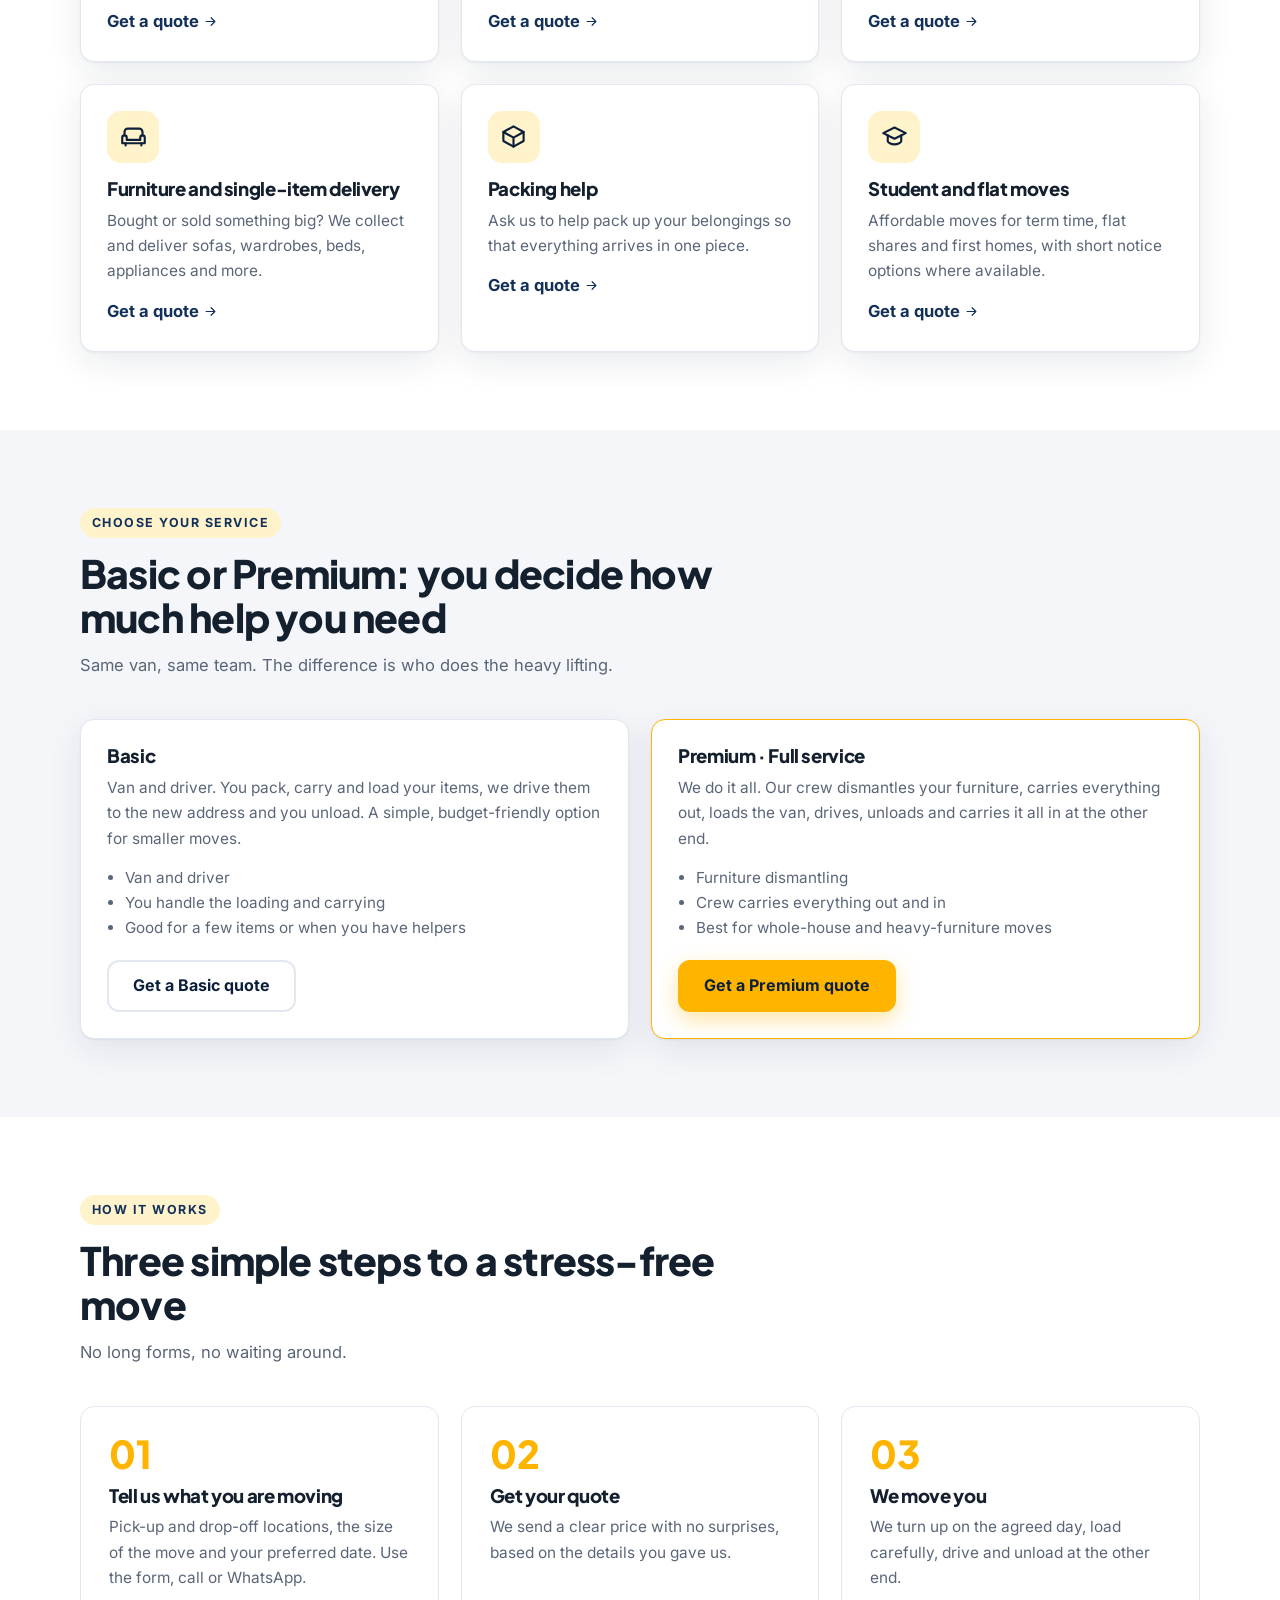
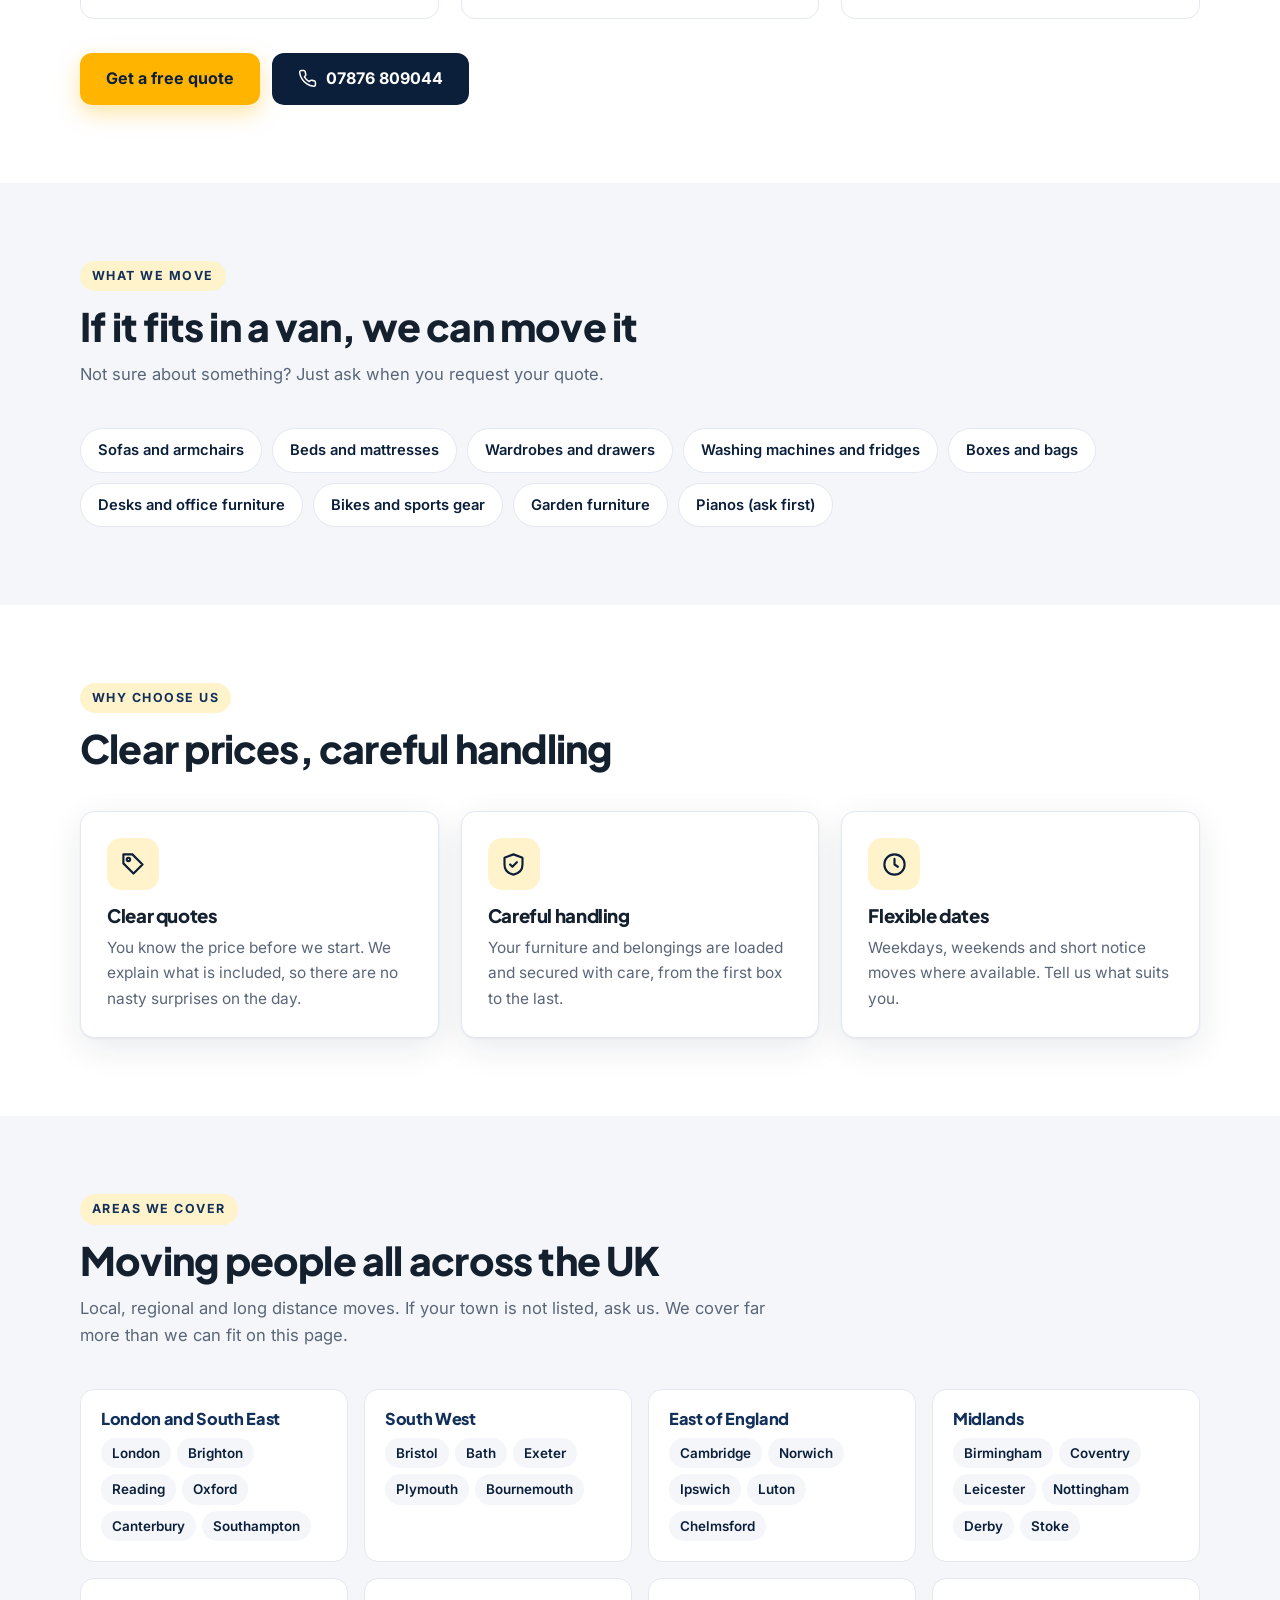
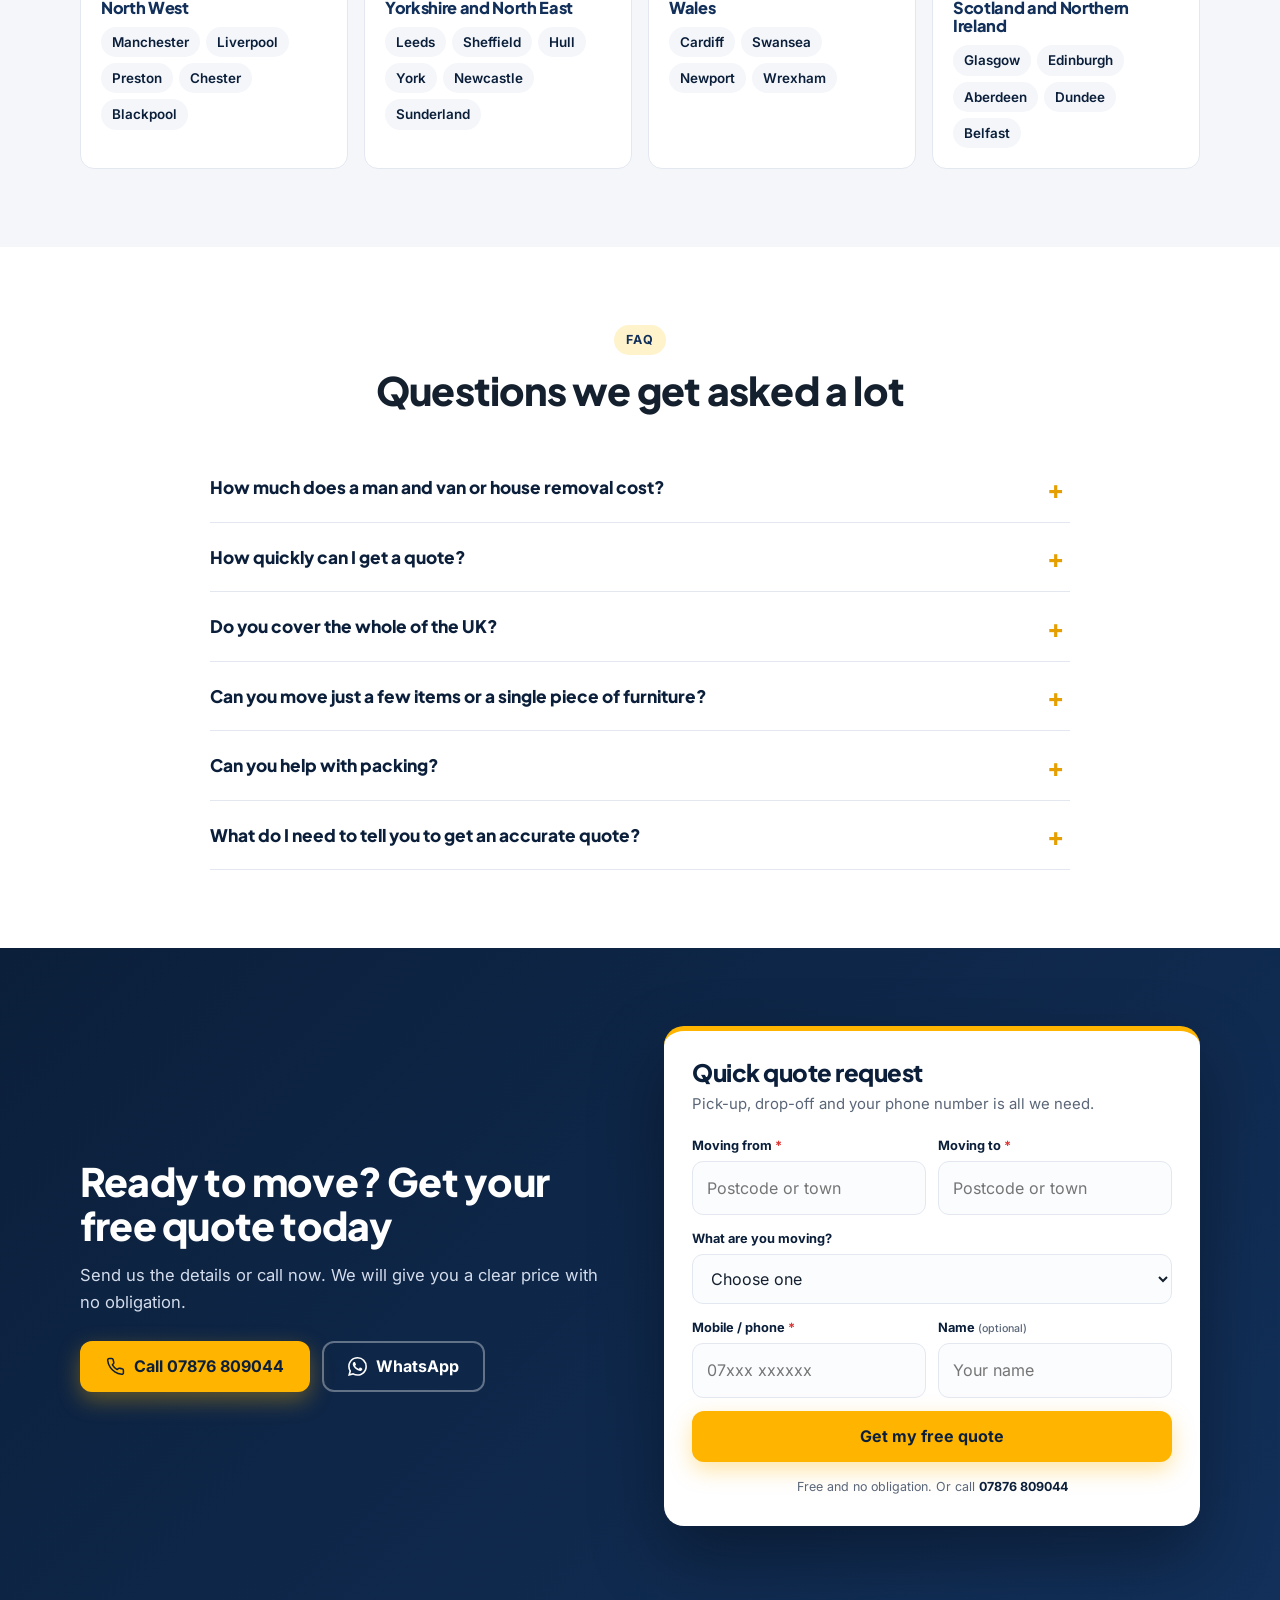
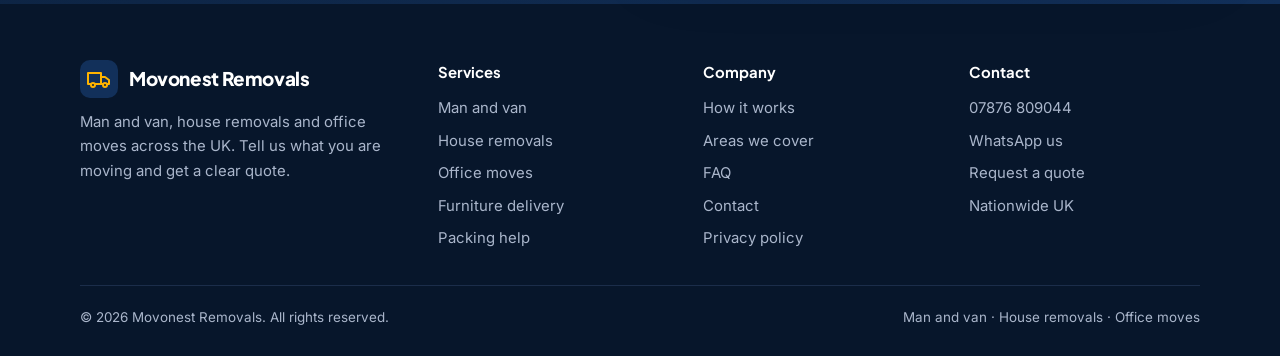
==== commit 19d0e0bf: "Suprascriere fisiere" ====
--- a/index.html
+++ b/index.html
@@ -3,33 +3,33 @@
 <head>
 <meta charset="UTF-8">
 <meta name="viewport" content="width=device-width, initial-scale=1">
-<title>Man and Van & House Removals UK | Free Quote | Rapid Removals UK</title>
+<title>Man and Van & House Removals UK | Free Quote | Movonest Removals</title>
 <meta name="description" content="Man and van, house removals and office moves across the UK. Get a clear, free quote in minutes. Call, WhatsApp or fill in the form.">
-<link rel="canonical" href="https://www.example.co.uk/">
+<link rel="canonical" href="https://movonestremovals.com/">
 <meta name="robots" content="index, follow, max-image-preview:large">
 <meta name="theme-color" content="#0b1f3a">
 <meta property="og:type" content="website">
 <meta property="og:locale" content="en_GB">
-<meta property="og:site_name" content="Rapid Removals UK">
-<meta property="og:title" content="Man and Van & House Removals UK | Free Quote | Rapid Removals UK">
+<meta property="og:site_name" content="Movonest Removals">
+<meta property="og:title" content="Man and Van & House Removals UK | Free Quote | Movonest Removals">
 <meta property="og:description" content="Man and van, house removals and office moves across the UK. Get a clear, free quote in minutes. Call, WhatsApp or fill in the form.">
-<meta property="og:url" content="https://www.example.co.uk/">
+<meta property="og:url" content="https://movonestremovals.com/">
 <link rel="icon" href="favicon.svg" type="image/svg+xml">
 <link rel="stylesheet" href="assets/fonts.css">
 <link rel="stylesheet" href="assets/style.css">
-<script type="application/ld+json">{"@context": "https://schema.org", "@type": "MovingCompany", "@id": "https://www.example.co.uk/#business", "name": "Rapid Removals UK", "description": "Man and van, house removals and office moves across the UK.", "telephone": "+447710861506", "url": "https://www.example.co.uk/", "areaServed": {"@type": "Country", "name": "United Kingdom"}, "priceRange": "££"}</script>
+<script type="application/ld+json">{"@context": "https://schema.org", "@type": "MovingCompany", "@id": "https://movonestremovals.com/#business", "name": "Movonest Removals", "description": "Man and van, house removals and office moves across the UK.", "telephone": "+447876809044", "url": "https://movonestremovals.com/", "areaServed": {"@type": "Country", "name": "United Kingdom"}, "priceRange": "££"}</script>
 <script type="application/ld+json">{"@context": "https://schema.org", "@type": "FAQPage", "mainEntity": [{"@type": "Question", "name": "How much does a man and van or house removal cost?", "acceptedAnswer": {"@type": "Answer", "text": "The price depends on the distance, how much you are moving, access at both ends (stairs, lifts, parking), and the date. Send us the details through the form or call us and we will give you a clear quote."}}, {"@type": "Question", "name": "How quickly can I get a quote?", "acceptedAnswer": {"@type": "Answer", "text": "Fill in the form, call or message us on WhatsApp with your pick-up and drop-off locations and what you are moving. We will come back to you with a quote as soon as we have the details."}}, {"@type": "Question", "name": "Do you cover the whole of the UK?", "acceptedAnswer": {"@type": "Answer", "text": "Yes, we arrange moves across the UK. Tell us the pick-up and drop-off locations and we will confirm availability for your route, including longer distance moves."}}, {"@type": "Question", "name": "Can you move just a few items or a single piece of furniture?", "acceptedAnswer": {"@type": "Answer", "text": "Yes. We can collect and deliver a single item, a few pieces, or a full household. Small loads are quoted according to size and distance."}}, {"@type": "Question", "name": "Can you help with packing?", "acceptedAnswer": {"@type": "Answer", "text": "Yes, ask us about packing help when you request your quote and we will include it, so you know the full price in advance."}}, {"@type": "Question", "name": "What do I need to tell you to get an accurate quote?", "acceptedAnswer": {"@type": "Answer", "text": "Both postcodes, the number and size of large items, whether there are stairs or a lift, parking access, and your preferred date. The more you tell us, the more accurate the quote."}}]}</script>
 </head>
 <body>
-<div class="topbar"><div class="wrap"><span><b>Free, no-obligation quotes</b> · Nationwide UK</span><span>Call or WhatsApp: <b>07710 861506</b></span></div></div>
+<div class="topbar"><div class="wrap"><span><b>Free, no-obligation quotes</b> · Nationwide UK</span><span>Call or WhatsApp: <b>07876 809044</b></span></div></div>
 <header class="hdr">
   <div class="wrap">
-    <a class="brand" href="./" aria-label="Rapid Removals UK home"><i><svg viewBox="0 0 24 24" fill="none" stroke="#ffb400" stroke-width="2" stroke-linecap="round" stroke-linejoin="round"><path d="M1 6h13v11H1zM14 10h4l4 3v4h-8z"/><circle cx="6" cy="18" r="2" fill="#0b1f3a"/><circle cx="18" cy="18" r="2" fill="#0b1f3a"/></svg></i><span>Rapid Removals UK</span></a>
+    <a class="brand" href="./" aria-label="Movonest Removals home"><i><svg viewBox="0 0 24 24" fill="none" stroke="#ffb400" stroke-width="2" stroke-linecap="round" stroke-linejoin="round"><path d="M1 6h13v11H1zM14 10h4l4 3v4h-8z"/><circle cx="6" cy="18" r="2" fill="#0b1f3a"/><circle cx="18" cy="18" r="2" fill="#0b1f3a"/></svg></i><span>Movonest Removals</span></a>
     <nav class="nav" aria-label="Main"><a href="#services">Services</a><a href="#how">How it works</a><a href="#areas">Areas</a><a href="#faq">FAQ</a><a href="contact/">Contact</a></nav>
-    <div class="hdr-cta"><a class="hdr-tel" href="tel:+447710861506"><span>Call us</span><b>07710 861506</b></a><a class="btn btn-p" href="#quote">Get a quote</a></div>
+    <div class="hdr-cta"><a class="hdr-tel" href="tel:+447876809044"><span>Call us</span><b>07876 809044</b></a><a class="btn btn-p" href="#quote">Get a quote</a></div>
     <button class="burger" aria-label="Menu" aria-expanded="false"><span></span></button>
   </div>
-  <nav class="mnav" aria-label="Mobile"><a href="#services">Services</a><a href="#how">How it works</a><a href="#areas">Areas</a><a href="#faq">FAQ</a><a href="contact/">Contact</a><a class="btn btn-d btn-blk" href="tel:+447710861506"><svg viewBox="0 0 24 24" fill="none" stroke="currentColor" stroke-width="1.9" stroke-linecap="round" stroke-linejoin="round" aria-hidden="true"><path d="M22 16.9v3a2 2 0 0 1-2.2 2 19.8 19.8 0 0 1-8.6-3.1 19.5 19.5 0 0 1-6-6A19.8 19.8 0 0 1 2.1 4.2 2 2 0 0 1 4.1 2h3a2 2 0 0 1 2 1.7c.1 1 .4 1.9.7 2.8a2 2 0 0 1-.5 2.1L8.1 9.9a16 16 0 0 0 6 6l1.3-1.2a2 2 0 0 1 2.1-.5c.9.3 1.8.6 2.8.7a2 2 0 0 1 1.7 2z"/></svg> 07710 861506</a><a class="btn btn-p btn-blk" href="#quote">Get a free quote</a></nav>
+  <nav class="mnav" aria-label="Mobile"><a href="#services">Services</a><a href="#how">How it works</a><a href="#areas">Areas</a><a href="#faq">FAQ</a><a href="contact/">Contact</a><a class="btn btn-d btn-blk" href="tel:+447876809044"><svg viewBox="0 0 24 24" fill="none" stroke="currentColor" stroke-width="1.9" stroke-linecap="round" stroke-linejoin="round" aria-hidden="true"><path d="M22 16.9v3a2 2 0 0 1-2.2 2 19.8 19.8 0 0 1-8.6-3.1 19.5 19.5 0 0 1-6-6A19.8 19.8 0 0 1 2.1 4.2 2 2 0 0 1 4.1 2h3a2 2 0 0 1 2 1.7c.1 1 .4 1.9.7 2.8a2 2 0 0 1-.5 2.1L8.1 9.9a16 16 0 0 0 6 6l1.3-1.2a2 2 0 0 1 2.1-.5c.9.3 1.8.6 2.8.7a2 2 0 0 1 1.7 2z"/></svg> 07876 809044</a><a class="btn btn-p btn-blk" href="#quote">Get a free quote</a></nav>
 </header>
 <main>
 <section class="hero" id="top"><div class="wrap"><div class="grid">
@@ -38,7 +38,7 @@
   <h1>Man and van &amp; house removals <em>across the UK</em></h1>
   <p class="lead">Tell us what you are moving and where to. Get a clear, free quote fast, then book with one simple call or message.</p>
   <div class="pills"><span class="pill"><svg viewBox="0 0 24 24" fill="none" stroke="currentColor" stroke-width="1.9" stroke-linecap="round" stroke-linejoin="round" aria-hidden="true"><path d="M20 6L9 17l-5-5"/></svg> Free, no-obligation quote</span><span class="pill"><svg viewBox="0 0 24 24" fill="none" stroke="currentColor" stroke-width="1.9" stroke-linecap="round" stroke-linejoin="round" aria-hidden="true"><path d="M20 6L9 17l-5-5"/></svg> Clear, itemised price</span><span class="pill"><svg viewBox="0 0 24 24" fill="none" stroke="currentColor" stroke-width="1.9" stroke-linecap="round" stroke-linejoin="round" aria-hidden="true"><path d="M20 6L9 17l-5-5"/></svg> Local and long distance</span></div>
-  <div class="hero-act"><a class="btn btn-p" href="tel:+447710861506"><svg viewBox="0 0 24 24" fill="none" stroke="currentColor" stroke-width="1.9" stroke-linecap="round" stroke-linejoin="round" aria-hidden="true"><path d="M22 16.9v3a2 2 0 0 1-2.2 2 19.8 19.8 0 0 1-8.6-3.1 19.5 19.5 0 0 1-6-6A19.8 19.8 0 0 1 2.1 4.2 2 2 0 0 1 4.1 2h3a2 2 0 0 1 2 1.7c.1 1 .4 1.9.7 2.8a2 2 0 0 1-.5 2.1L8.1 9.9a16 16 0 0 0 6 6l1.3-1.2a2 2 0 0 1 2.1-.5c.9.3 1.8.6 2.8.7a2 2 0 0 1 1.7 2z"/></svg> Call 07710 861506</a><a class="btn btn-o" href="https://wa.me/447710861506?text=Hello%21%20I%27d%20like%20a%20removals%20quote." target="_blank" rel="noopener"><svg viewBox="0 0 24 24" fill="currentColor" stroke="none" stroke-width="1.9" stroke-linecap="round" stroke-linejoin="round" aria-hidden="true"><path d="M17.472 14.382c-.297-.149-1.758-.867-2.03-.967-.273-.099-.471-.148-.67.15-.197.297-.767.966-.94 1.164-.173.199-.347.223-.644.075-.297-.15-1.255-.463-2.39-1.475-.883-.788-1.48-1.761-1.653-2.059-.173-.297-.018-.458.13-.606.134-.133.298-.347.446-.52.149-.174.198-.298.298-.497.099-.198.05-.371-.025-.52-.075-.149-.669-1.612-.916-2.207-.242-.579-.487-.5-.669-.51-.173-.008-.371-.01-.57-.01-.198 0-.52.074-.792.372-.272.297-1.04 1.016-1.04 2.479 0 1.462 1.065 2.875 1.213 3.074.149.198 2.096 3.2 5.077 4.487.709.306 1.262.489 1.694.625.712.227 1.36.195 1.871.118.571-.085 1.758-.719 2.006-1.413.248-.694.248-1.289.173-1.413-.074-.124-.272-.198-.57-.347m-5.421 7.403h-.004a9.87 9.87 0 01-5.031-1.378l-.361-.214-3.741.982.998-3.648-.235-.374a9.86 9.86 0 01-1.51-5.26c.001-5.45 4.436-9.884 9.888-9.884 2.64 0 5.122 1.03 6.988 2.898a9.825 9.825 0 012.893 6.994c-.003 5.45-4.437 9.884-9.885 9.884m8.413-18.297A11.815 11.815 0 0012.05 0C5.495 0 .16 5.335.157 11.892c0 2.096.547 4.142 1.588 5.945L.057 24l6.305-1.654a11.882 11.882 0 005.683 1.448h.005c6.554 0 11.89-5.335 11.893-11.893a11.821 11.821 0 00-3.48-8.413Z"/></svg> WhatsApp us</a></div>
+  <div class="hero-act"><a class="btn btn-p" href="tel:+447876809044"><svg viewBox="0 0 24 24" fill="none" stroke="currentColor" stroke-width="1.9" stroke-linecap="round" stroke-linejoin="round" aria-hidden="true"><path d="M22 16.9v3a2 2 0 0 1-2.2 2 19.8 19.8 0 0 1-8.6-3.1 19.5 19.5 0 0 1-6-6A19.8 19.8 0 0 1 2.1 4.2 2 2 0 0 1 4.1 2h3a2 2 0 0 1 2 1.7c.1 1 .4 1.9.7 2.8a2 2 0 0 1-.5 2.1L8.1 9.9a16 16 0 0 0 6 6l1.3-1.2a2 2 0 0 1 2.1-.5c.9.3 1.8.6 2.8.7a2 2 0 0 1 1.7 2z"/></svg> Call 07876 809044</a><a class="btn btn-o" href="https://wa.me/447876809044?text=Hello%21%20I%27d%20like%20a%20removals%20quote." target="_blank" rel="noopener"><svg viewBox="0 0 24 24" fill="currentColor" stroke="none" stroke-width="1.9" stroke-linecap="round" stroke-linejoin="round" aria-hidden="true"><path d="M17.472 14.382c-.297-.149-1.758-.867-2.03-.967-.273-.099-.471-.148-.67.15-.197.297-.767.966-.94 1.164-.173.199-.347.223-.644.075-.297-.15-1.255-.463-2.39-1.475-.883-.788-1.48-1.761-1.653-2.059-.173-.297-.018-.458.13-.606.134-.133.298-.347.446-.52.149-.174.198-.298.298-.497.099-.198.05-.371-.025-.52-.075-.149-.669-1.612-.916-2.207-.242-.579-.487-.5-.669-.51-.173-.008-.371-.01-.57-.01-.198 0-.52.074-.792.372-.272.297-1.04 1.016-1.04 2.479 0 1.462 1.065 2.875 1.213 3.074.149.198 2.096 3.2 5.077 4.487.709.306 1.262.489 1.694.625.712.227 1.36.195 1.871.118.571-.085 1.758-.719 2.006-1.413.248-.694.248-1.289.173-1.413-.074-.124-.272-.198-.57-.347m-5.421 7.403h-.004a9.87 9.87 0 01-5.031-1.378l-.361-.214-3.741.982.998-3.648-.235-.374a9.86 9.86 0 01-1.51-5.26c.001-5.45 4.436-9.884 9.888-9.884 2.64 0 5.122 1.03 6.988 2.898a9.825 9.825 0 012.893 6.994c-.003 5.45-4.437 9.884-9.885 9.884m8.413-18.297A11.815 11.815 0 0012.05 0C5.495 0 .16 5.335.157 11.892c0 2.096.547 4.142 1.588 5.945L.057 24l6.305-1.654a11.882 11.882 0 005.683 1.448h.005c6.554 0 11.89-5.335 11.893-11.893a11.821 11.821 0 00-3.48-8.413Z"/></svg> WhatsApp us</a></div>
   <svg class="van" viewBox="0 0 440 190" aria-hidden="true" role="img">
 <ellipse cx="220" cy="172" rx="200" ry="9" fill="rgba(0,0,0,.25)"/>
 <rect x="18" y="26" width="250" height="124" rx="12" fill="#ffffff"/>
@@ -55,17 +55,40 @@
 </div>
 <div class="formcard" id="quote">
   <h2>Get your free quote</h2>
-  <p class="fsub">5 quick steps. We come back to you with a price.</p>
+  <p class="fsub">Full address details help us quote accurately. It takes about 2 minutes.</p>
   <form data-wizard novalidate>
-    <div class="prog" aria-hidden="true"><i class="on"></i><i></i><i></i><i></i><i></i></div>
-    <div class="plabel">Step 1 of 5 · Where to?</div>
+    <div class="prog" aria-hidden="true"><i class="on"></i><i></i><i></i><i></i><i></i><i></i></div>
+    <div class="plabel">Step 1 of 6 · Pick-up address</div>
     <div class="ferr" role="alert"></div>
     <div class="fok" role="status"></div>
     <input class="hp" type="text" name="company" tabindex="-1" autocomplete="off" aria-hidden="true">
-    <div class="pane on"><div class="fgrid">
-      <div class="field"><label for="h-f">Moving from <i>*</i></label><input id="h-f" name="from" type="text" placeholder="Postcode or town"></div>
-      <div class="field"><label for="h-t">Moving to <i>*</i></label><input id="h-t" name="to" type="text" placeholder="Postcode or town"></div>
+    <div class="pane on"><h3 class="q">Where are we collecting from?</h3><div class="fgrid">
+      <div class="field"><label for="h-froma">Address (house number and street) <i>*</i></label><input id="h-froma" name="from_addr" type="text" autocomplete="off" placeholder="e.g. 12 High Street"></div>
+      <div class="f2">
+        <div class="field"><label for="h-fromfl">Flat / apartment no. <small>(if any)</small></label><input id="h-fromfl" name="from_flat" type="text" placeholder="e.g. 4"></div>
+        <div class="field"><label for="h-frompo">Postcode <i>*</i></label><input id="h-frompo" name="from_post" type="text" autocomplete="off" placeholder="e.g. M1 1AA"></div>
+      </div>
+      <div class="field"><label for="h-fromtw">Town / city</label><input id="h-fromtw" name="from_town" type="text" placeholder="e.g. Manchester"></div>
+      <div class="f2">
+        <div class="field"><label for="h-fromfo">Floor <i>*</i></label><select id="h-fromfo" name="from_floor"><option value="">Choose</option><option>Ground floor / house</option><option>1st floor</option><option>2nd floor</option><option>3rd floor</option><option>4th floor</option><option>5th floor</option><option>6th floor or higher</option></select></div>
+        <div class="field"><label for="h-fromli">Lift <i>*</i></label><select id="h-fromli" name="from_lift"><option value="">Choose</option><option>Yes, lift available</option><option>No lift</option><option>Not applicable (ground floor / house)</option></select></div>
+      </div>
+      <div class="field"><label for="h-fromdi">Distance from where the van can park to the door</label><select id="h-fromdi" name="from_dist"><option value="">Choose</option><option>Van can park at the door</option><option>Up to 10 m from the door</option><option>10 to 25 m</option><option>25 to 50 m</option><option>More than 50 m</option><option>Not sure</option></select></div>
       <div class="wnav"><button class="btn btn-p" type="button" data-next>Next</button></div>
+    </div></div>
+    <div class="pane"><h3 class="q">Where are we delivering to?</h3><div class="fgrid">
+      <div class="field"><label for="h-toa">Address (house number and street) <i>*</i></label><input id="h-toa" name="to_addr" type="text" autocomplete="off" placeholder="e.g. 12 High Street"></div>
+      <div class="f2">
+        <div class="field"><label for="h-tofl">Flat / apartment no. <small>(if any)</small></label><input id="h-tofl" name="to_flat" type="text" placeholder="e.g. 4"></div>
+        <div class="field"><label for="h-topo">Postcode <i>*</i></label><input id="h-topo" name="to_post" type="text" autocomplete="off" placeholder="e.g. M1 1AA"></div>
+      </div>
+      <div class="field"><label for="h-totw">Town / city</label><input id="h-totw" name="to_town" type="text" placeholder="e.g. Manchester"></div>
+      <div class="f2">
+        <div class="field"><label for="h-tofo">Floor <i>*</i></label><select id="h-tofo" name="to_floor"><option value="">Choose</option><option>Ground floor / house</option><option>1st floor</option><option>2nd floor</option><option>3rd floor</option><option>4th floor</option><option>5th floor</option><option>6th floor or higher</option></select></div>
+        <div class="field"><label for="h-toli">Lift <i>*</i></label><select id="h-toli" name="to_lift"><option value="">Choose</option><option>Yes, lift available</option><option>No lift</option><option>Not applicable (ground floor / house)</option></select></div>
+      </div>
+      <div class="field"><label for="h-todi">Distance from where the van can park to the door</label><select id="h-todi" name="to_dist"><option value="">Choose</option><option>Van can park at the door</option><option>Up to 10 m from the door</option><option>10 to 25 m</option><option>25 to 50 m</option><option>More than 50 m</option><option>Not sure</option></select></div>
+      <div class="wnav"><button class="btn btn-o back" type="button" data-back>Back</button><button class="btn btn-p" type="button" data-next>Next</button></div>
     </div></div>
     <div class="pane"><h3 class="q">What are you moving?</h3>
       <div class="opts"><label class="opt"><input type="radio" name="size" value="A few items / single item"><span>A few items / single item</span></label><label class="opt"><input type="radio" name="size" value="Studio or 1-bed flat"><span>Studio or 1-bed flat</span></label><label class="opt"><input type="radio" name="size" value="2-bed home"><span>2-bed home</span></label><label class="opt"><input type="radio" name="size" value="3-bed home or larger"><span>3-bed home or larger</span></label><label class="opt"><input type="radio" name="size" value="Office or commercial move"><span>Office or commercial move</span></label><label class="opt"><input type="radio" name="size" value="Not sure yet"><span>Not sure yet</span></label></div>
@@ -84,11 +107,7 @@
     <div class="pane"><div class="fgrid">
       <div class="field"><label for="h-d">Moving date <small>(optional)</small></label><input id="h-d" name="date" type="date"></div>
       <label class="opt"><input type="checkbox" name="flex" value="1"><span>My dates are flexible</span></label>
-      <div class="f2">
-        <div class="field"><label for="h-af">Pick-up access</label><select id="h-af" name="access_from"><option value="">Choose</option><option>Ground floor / house</option><option>Stairs (no lift)</option><option>Lift available</option><option>Not sure</option></select></div>
-        <div class="field"><label for="h-at">Drop-off access</label><select id="h-at" name="access_to"><option value="">Choose</option><option>Ground floor / house</option><option>Stairs (no lift)</option><option>Lift available</option><option>Not sure</option></select></div>
-      </div>
-      <div class="field"><label for="h-m">Anything else? <small>(optional)</small></label><textarea id="h-m" name="message" rows="2" placeholder="Parking, fragile or very heavy items..."></textarea></div>
+      <div class="field"><label for="h-m">Anything else we should know? <small>(optional)</small></label><textarea id="h-m" name="message" rows="3" placeholder="Parking restrictions, fragile or very heavy items..."></textarea></div>
       <div class="wnav"><button class="btn btn-o back" type="button" data-back>Back</button><button class="btn btn-p" type="button" data-next>Next</button></div>
     </div></div>
     <div class="pane"><div class="fgrid">
@@ -98,7 +117,7 @@
         <div class="field"><label for="h-e">Email <small>(optional)</small></label><input id="h-e" name="email" type="email" autocomplete="email" placeholder="you@email.com"></div>
       </div>
       <div class="wnav"><button class="btn btn-o back" type="button" data-back>Back</button><button class="btn btn-p" type="submit">Get my free quote</button></div>
-      <p class="fnote">Free and no obligation. Or call <a href="tel:+447710861506">07710 861506</a></p>
+      <p class="fnote">Free and no obligation. Or call <a href="tel:+447876809044">07876 809044</a></p>
     </div></div>
   </form>
 </div>
@@ -131,7 +150,7 @@
 <div class="step rv"><h3>Get your quote</h3><p>We send a clear price with no surprises, based on the details you gave us.</p></div>
 <div class="step rv"><h3>We move you</h3><p>We turn up on the agreed day, load carefully, drive and unload at the other end.</p></div>
 </div>
-<div class="hero-act" style="margin-top:34px"><a class="btn btn-p" href="#quote">Get a free quote</a><a class="btn btn-d" href="tel:+447710861506"><svg viewBox="0 0 24 24" fill="none" stroke="currentColor" stroke-width="1.9" stroke-linecap="round" stroke-linejoin="round" aria-hidden="true"><path d="M22 16.9v3a2 2 0 0 1-2.2 2 19.8 19.8 0 0 1-8.6-3.1 19.5 19.5 0 0 1-6-6A19.8 19.8 0 0 1 2.1 4.2 2 2 0 0 1 4.1 2h3a2 2 0 0 1 2 1.7c.1 1 .4 1.9.7 2.8a2 2 0 0 1-.5 2.1L8.1 9.9a16 16 0 0 0 6 6l1.3-1.2a2 2 0 0 1 2.1-.5c.9.3 1.8.6 2.8.7a2 2 0 0 1 1.7 2z"/></svg> 07710 861506</a></div>
+<div class="hero-act" style="margin-top:34px"><a class="btn btn-p" href="#quote">Get a free quote</a><a class="btn btn-d" href="tel:+447876809044"><svg viewBox="0 0 24 24" fill="none" stroke="currentColor" stroke-width="1.9" stroke-linecap="round" stroke-linejoin="round" aria-hidden="true"><path d="M22 16.9v3a2 2 0 0 1-2.2 2 19.8 19.8 0 0 1-8.6-3.1 19.5 19.5 0 0 1-6-6A19.8 19.8 0 0 1 2.1 4.2 2 2 0 0 1 4.1 2h3a2 2 0 0 1 2 1.7c.1 1 .4 1.9.7 2.8a2 2 0 0 1-.5 2.1L8.1 9.9a16 16 0 0 0 6 6l1.3-1.2a2 2 0 0 1 2.1-.5c.9.3 1.8.6 2.8.7a2 2 0 0 1 1.7 2z"/></svg> 07876 809044</a></div>
 </div></section>
 
 <section class="soft"><div class="wrap">
@@ -159,7 +178,7 @@
 
 <section class="cta"><div class="wrap"><div class="grid">
 <div><h2>Ready to move? Get your free quote today</h2><p>Send us the details or call now. We will give you a clear price with no obligation.</p>
-<div class="hero-act"><a class="btn btn-p" href="tel:+447710861506"><svg viewBox="0 0 24 24" fill="none" stroke="currentColor" stroke-width="1.9" stroke-linecap="round" stroke-linejoin="round" aria-hidden="true"><path d="M22 16.9v3a2 2 0 0 1-2.2 2 19.8 19.8 0 0 1-8.6-3.1 19.5 19.5 0 0 1-6-6A19.8 19.8 0 0 1 2.1 4.2 2 2 0 0 1 4.1 2h3a2 2 0 0 1 2 1.7c.1 1 .4 1.9.7 2.8a2 2 0 0 1-.5 2.1L8.1 9.9a16 16 0 0 0 6 6l1.3-1.2a2 2 0 0 1 2.1-.5c.9.3 1.8.6 2.8.7a2 2 0 0 1 1.7 2z"/></svg> Call 07710 861506</a><a class="btn btn-o" href="https://wa.me/447710861506?text=Hello%21%20I%27d%20like%20a%20removals%20quote." target="_blank" rel="noopener"><svg viewBox="0 0 24 24" fill="currentColor" stroke="none" stroke-width="1.9" stroke-linecap="round" stroke-linejoin="round" aria-hidden="true"><path d="M17.472 14.382c-.297-.149-1.758-.867-2.03-.967-.273-.099-.471-.148-.67.15-.197.297-.767.966-.94 1.164-.173.199-.347.223-.644.075-.297-.15-1.255-.463-2.39-1.475-.883-.788-1.48-1.761-1.653-2.059-.173-.297-.018-.458.13-.606.134-.133.298-.347.446-.52.149-.174.198-.298.298-.497.099-.198.05-.371-.025-.52-.075-.149-.669-1.612-.916-2.207-.242-.579-.487-.5-.669-.51-.173-.008-.371-.01-.57-.01-.198 0-.52.074-.792.372-.272.297-1.04 1.016-1.04 2.479 0 1.462 1.065 2.875 1.213 3.074.149.198 2.096 3.2 5.077 4.487.709.306 1.262.489 1.694.625.712.227 1.36.195 1.871.118.571-.085 1.758-.719 2.006-1.413.248-.694.248-1.289.173-1.413-.074-.124-.272-.198-.57-.347m-5.421 7.403h-.004a9.87 9.87 0 01-5.031-1.378l-.361-.214-3.741.982.998-3.648-.235-.374a9.86 9.86 0 01-1.51-5.26c.001-5.45 4.436-9.884 9.888-9.884 2.64 0 5.122 1.03 6.988 2.898a9.825 9.825 0 012.893 6.994c-.003 5.45-4.437 9.884-9.885 9.884m8.413-18.297A11.815 11.815 0 0012.05 0C5.495 0 .16 5.335.157 11.892c0 2.096.547 4.142 1.588 5.945L.057 24l6.305-1.654a11.882 11.882 0 005.683 1.448h.005c6.554 0 11.89-5.335 11.893-11.893a11.821 11.821 0 00-3.48-8.413Z"/></svg> WhatsApp</a></div></div>
+<div class="hero-act"><a class="btn btn-p" href="tel:+447876809044"><svg viewBox="0 0 24 24" fill="none" stroke="currentColor" stroke-width="1.9" stroke-linecap="round" stroke-linejoin="round" aria-hidden="true"><path d="M22 16.9v3a2 2 0 0 1-2.2 2 19.8 19.8 0 0 1-8.6-3.1 19.5 19.5 0 0 1-6-6A19.8 19.8 0 0 1 2.1 4.2 2 2 0 0 1 4.1 2h3a2 2 0 0 1 2 1.7c.1 1 .4 1.9.7 2.8a2 2 0 0 1-.5 2.1L8.1 9.9a16 16 0 0 0 6 6l1.3-1.2a2 2 0 0 1 2.1-.5c.9.3 1.8.6 2.8.7a2 2 0 0 1 1.7 2z"/></svg> Call 07876 809044</a><a class="btn btn-o" href="https://wa.me/447876809044?text=Hello%21%20I%27d%20like%20a%20removals%20quote." target="_blank" rel="noopener"><svg viewBox="0 0 24 24" fill="currentColor" stroke="none" stroke-width="1.9" stroke-linecap="round" stroke-linejoin="round" aria-hidden="true"><path d="M17.472 14.382c-.297-.149-1.758-.867-2.03-.967-.273-.099-.471-.148-.67.15-.197.297-.767.966-.94 1.164-.173.199-.347.223-.644.075-.297-.15-1.255-.463-2.39-1.475-.883-.788-1.48-1.761-1.653-2.059-.173-.297-.018-.458.13-.606.134-.133.298-.347.446-.52.149-.174.198-.298.298-.497.099-.198.05-.371-.025-.52-.075-.149-.669-1.612-.916-2.207-.242-.579-.487-.5-.669-.51-.173-.008-.371-.01-.57-.01-.198 0-.52.074-.792.372-.272.297-1.04 1.016-1.04 2.479 0 1.462 1.065 2.875 1.213 3.074.149.198 2.096 3.2 5.077 4.487.709.306 1.262.489 1.694.625.712.227 1.36.195 1.871.118.571-.085 1.758-.719 2.006-1.413.248-.694.248-1.289.173-1.413-.074-.124-.272-.198-.57-.347m-5.421 7.403h-.004a9.87 9.87 0 01-5.031-1.378l-.361-.214-3.741.982.998-3.648-.235-.374a9.86 9.86 0 01-1.51-5.26c.001-5.45 4.436-9.884 9.888-9.884 2.64 0 5.122 1.03 6.988 2.898a9.825 9.825 0 012.893 6.994c-.003 5.45-4.437 9.884-9.885 9.884m8.413-18.297A11.815 11.815 0 0012.05 0C5.495 0 .16 5.335.157 11.892c0 2.096.547 4.142 1.588 5.945L.057 24l6.305-1.654a11.882 11.882 0 005.683 1.448h.005c6.554 0 11.89-5.335 11.893-11.893a11.821 11.821 0 00-3.48-8.413Z"/></svg> WhatsApp</a></div></div>
 <div class="formcard" id="c-form">
   <h2>Quick quote request</h2>
   <p class="fsub">Pick-up, drop-off and your phone number is all we need.</p>
@@ -180,25 +199,25 @@
       </div>
       
       <button class="btn btn-p btn-blk" type="submit">Get my free quote</button>
-      <p class="fnote">Free and no obligation. Or call <a href="tel:+447710861506">07710 861506</a></p>
+      <p class="fnote">Free and no obligation. Or call <a href="tel:+447876809044">07876 809044</a></p>
     </div>
   </form>
 </div>
 </div></div></section>
 </main>
 <nav class="bar" aria-label="Quick actions">
-<a class="b1" href="tel:+447710861506"><svg viewBox="0 0 24 24" fill="none" stroke="currentColor" stroke-width="1.9" stroke-linecap="round" stroke-linejoin="round" aria-hidden="true"><path d="M22 16.9v3a2 2 0 0 1-2.2 2 19.8 19.8 0 0 1-8.6-3.1 19.5 19.5 0 0 1-6-6A19.8 19.8 0 0 1 2.1 4.2 2 2 0 0 1 4.1 2h3a2 2 0 0 1 2 1.7c.1 1 .4 1.9.7 2.8a2 2 0 0 1-.5 2.1L8.1 9.9a16 16 0 0 0 6 6l1.3-1.2a2 2 0 0 1 2.1-.5c.9.3 1.8.6 2.8.7a2 2 0 0 1 1.7 2z"/></svg><span>Call</span></a>
-<a class="b2" href="https://wa.me/447710861506?text=Hello%21%20I%27d%20like%20a%20removals%20quote." target="_blank" rel="noopener"><svg viewBox="0 0 24 24" fill="currentColor" stroke="none" stroke-width="1.9" stroke-linecap="round" stroke-linejoin="round" aria-hidden="true"><path d="M17.472 14.382c-.297-.149-1.758-.867-2.03-.967-.273-.099-.471-.148-.67.15-.197.297-.767.966-.94 1.164-.173.199-.347.223-.644.075-.297-.15-1.255-.463-2.39-1.475-.883-.788-1.48-1.761-1.653-2.059-.173-.297-.018-.458.13-.606.134-.133.298-.347.446-.52.149-.174.198-.298.298-.497.099-.198.05-.371-.025-.52-.075-.149-.669-1.612-.916-2.207-.242-.579-.487-.5-.669-.51-.173-.008-.371-.01-.57-.01-.198 0-.52.074-.792.372-.272.297-1.04 1.016-1.04 2.479 0 1.462 1.065 2.875 1.213 3.074.149.198 2.096 3.2 5.077 4.487.709.306 1.262.489 1.694.625.712.227 1.36.195 1.871.118.571-.085 1.758-.719 2.006-1.413.248-.694.248-1.289.173-1.413-.074-.124-.272-.198-.57-.347m-5.421 7.403h-.004a9.87 9.87 0 01-5.031-1.378l-.361-.214-3.741.982.998-3.648-.235-.374a9.86 9.86 0 01-1.51-5.26c.001-5.45 4.436-9.884 9.888-9.884 2.64 0 5.122 1.03 6.988 2.898a9.825 9.825 0 012.893 6.994c-.003 5.45-4.437 9.884-9.885 9.884m8.413-18.297A11.815 11.815 0 0012.05 0C5.495 0 .16 5.335.157 11.892c0 2.096.547 4.142 1.588 5.945L.057 24l6.305-1.654a11.882 11.882 0 005.683 1.448h.005c6.554 0 11.89-5.335 11.893-11.893a11.821 11.821 0 00-3.48-8.413Z"/></svg><span>WhatsApp</span></a>
+<a class="b1" href="tel:+447876809044"><svg viewBox="0 0 24 24" fill="none" stroke="currentColor" stroke-width="1.9" stroke-linecap="round" stroke-linejoin="round" aria-hidden="true"><path d="M22 16.9v3a2 2 0 0 1-2.2 2 19.8 19.8 0 0 1-8.6-3.1 19.5 19.5 0 0 1-6-6A19.8 19.8 0 0 1 2.1 4.2 2 2 0 0 1 4.1 2h3a2 2 0 0 1 2 1.7c.1 1 .4 1.9.7 2.8a2 2 0 0 1-.5 2.1L8.1 9.9a16 16 0 0 0 6 6l1.3-1.2a2 2 0 0 1 2.1-.5c.9.3 1.8.6 2.8.7a2 2 0 0 1 1.7 2z"/></svg><span>Call</span></a>
+<a class="b2" href="https://wa.me/447876809044?text=Hello%21%20I%27d%20like%20a%20removals%20quote." target="_blank" rel="noopener"><svg viewBox="0 0 24 24" fill="currentColor" stroke="none" stroke-width="1.9" stroke-linecap="round" stroke-linejoin="round" aria-hidden="true"><path d="M17.472 14.382c-.297-.149-1.758-.867-2.03-.967-.273-.099-.471-.148-.67.15-.197.297-.767.966-.94 1.164-.173.199-.347.223-.644.075-.297-.15-1.255-.463-2.39-1.475-.883-.788-1.48-1.761-1.653-2.059-.173-.297-.018-.458.13-.606.134-.133.298-.347.446-.52.149-.174.198-.298.298-.497.099-.198.05-.371-.025-.52-.075-.149-.669-1.612-.916-2.207-.242-.579-.487-.5-.669-.51-.173-.008-.371-.01-.57-.01-.198 0-.52.074-.792.372-.272.297-1.04 1.016-1.04 2.479 0 1.462 1.065 2.875 1.213 3.074.149.198 2.096 3.2 5.077 4.487.709.306 1.262.489 1.694.625.712.227 1.36.195 1.871.118.571-.085 1.758-.719 2.006-1.413.248-.694.248-1.289.173-1.413-.074-.124-.272-.198-.57-.347m-5.421 7.403h-.004a9.87 9.87 0 01-5.031-1.378l-.361-.214-3.741.982.998-3.648-.235-.374a9.86 9.86 0 01-1.51-5.26c.001-5.45 4.436-9.884 9.888-9.884 2.64 0 5.122 1.03 6.988 2.898a9.825 9.825 0 012.893 6.994c-.003 5.45-4.437 9.884-9.885 9.884m8.413-18.297A11.815 11.815 0 0012.05 0C5.495 0 .16 5.335.157 11.892c0 2.096.547 4.142 1.588 5.945L.057 24l6.305-1.654a11.882 11.882 0 005.683 1.448h.005c6.554 0 11.89-5.335 11.893-11.893a11.821 11.821 0 00-3.48-8.413Z"/></svg><span>WhatsApp</span></a>
 <a class="b3" href="#quote"><svg viewBox="0 0 24 24" fill="none" stroke="currentColor" stroke-width="1.9" stroke-linecap="round" stroke-linejoin="round" aria-hidden="true"><rect x="4" y="2" width="16" height="20" rx="2"/><path d="M8 7h8M8 11h8M8 15h5"/></svg><span>Quote</span></a>
 </nav>
 <footer class="ftr"><div class="wrap">
 <div class="g">
-<div><a class="brand" href="./"><i><svg viewBox="0 0 24 24" fill="none" stroke="#ffb400" stroke-width="2" stroke-linecap="round" stroke-linejoin="round"><path d="M1 6h13v11H1zM14 10h4l4 3v4h-8z"/><circle cx="6" cy="18" r="2" fill="#0b1f3a"/><circle cx="18" cy="18" r="2" fill="#0b1f3a"/></svg></i><span>Rapid Removals UK</span></a><p>Man and van, house removals and office moves across the UK. Tell us what you are moving and get a clear quote.</p></div>
+<div><a class="brand" href="./"><i><svg viewBox="0 0 24 24" fill="none" stroke="#ffb400" stroke-width="2" stroke-linecap="round" stroke-linejoin="round"><path d="M1 6h13v11H1zM14 10h4l4 3v4h-8z"/><circle cx="6" cy="18" r="2" fill="#0b1f3a"/><circle cx="18" cy="18" r="2" fill="#0b1f3a"/></svg></i><span>Movonest Removals</span></a><p>Man and van, house removals and office moves across the UK. Tell us what you are moving and get a clear quote.</p></div>
 <div><h4>Services</h4><ul><li><a href="#services">Man and van</a></li><li><a href="#services">House removals</a></li><li><a href="#services">Office moves</a></li><li><a href="#services">Furniture delivery</a></li><li><a href="#services">Packing help</a></li></ul></div>
 <div><h4>Company</h4><ul><li><a href="#how">How it works</a></li><li><a href="#areas">Areas we cover</a></li><li><a href="#faq">FAQ</a></li><li><a href="contact/">Contact</a></li><li><a href="privacy/">Privacy policy</a></li></ul></div>
-<div><h4>Contact</h4><ul><li><a href="tel:+447710861506">07710 861506</a></li><li><a href="https://wa.me/447710861506?text=Hello%21%20I%27d%20like%20a%20removals%20quote." target="_blank" rel="noopener">WhatsApp us</a></li><li><a href="contact/">Request a quote</a></li><li>Nationwide UK</li></ul></div>
-</div>
-<div class="b"><span>© <span data-yr></span> Rapid Removals UK. All rights reserved.</span><span>Man and van · House removals · Office moves</span></div>
+<div><h4>Contact</h4><ul><li><a href="tel:+447876809044">07876 809044</a></li><li><a href="https://wa.me/447876809044?text=Hello%21%20I%27d%20like%20a%20removals%20quote." target="_blank" rel="noopener">WhatsApp us</a></li><li><a href="contact/">Request a quote</a></li><li>Nationwide UK</li></ul></div>
+</div>
+<div class="b"><span>© <span data-yr></span> Movonest Removals. All rights reserved.</span><span>Man and van · House removals · Office moves</span></div>
 </div></footer>
 <script src="assets/script.js" defer></script>
 </body>
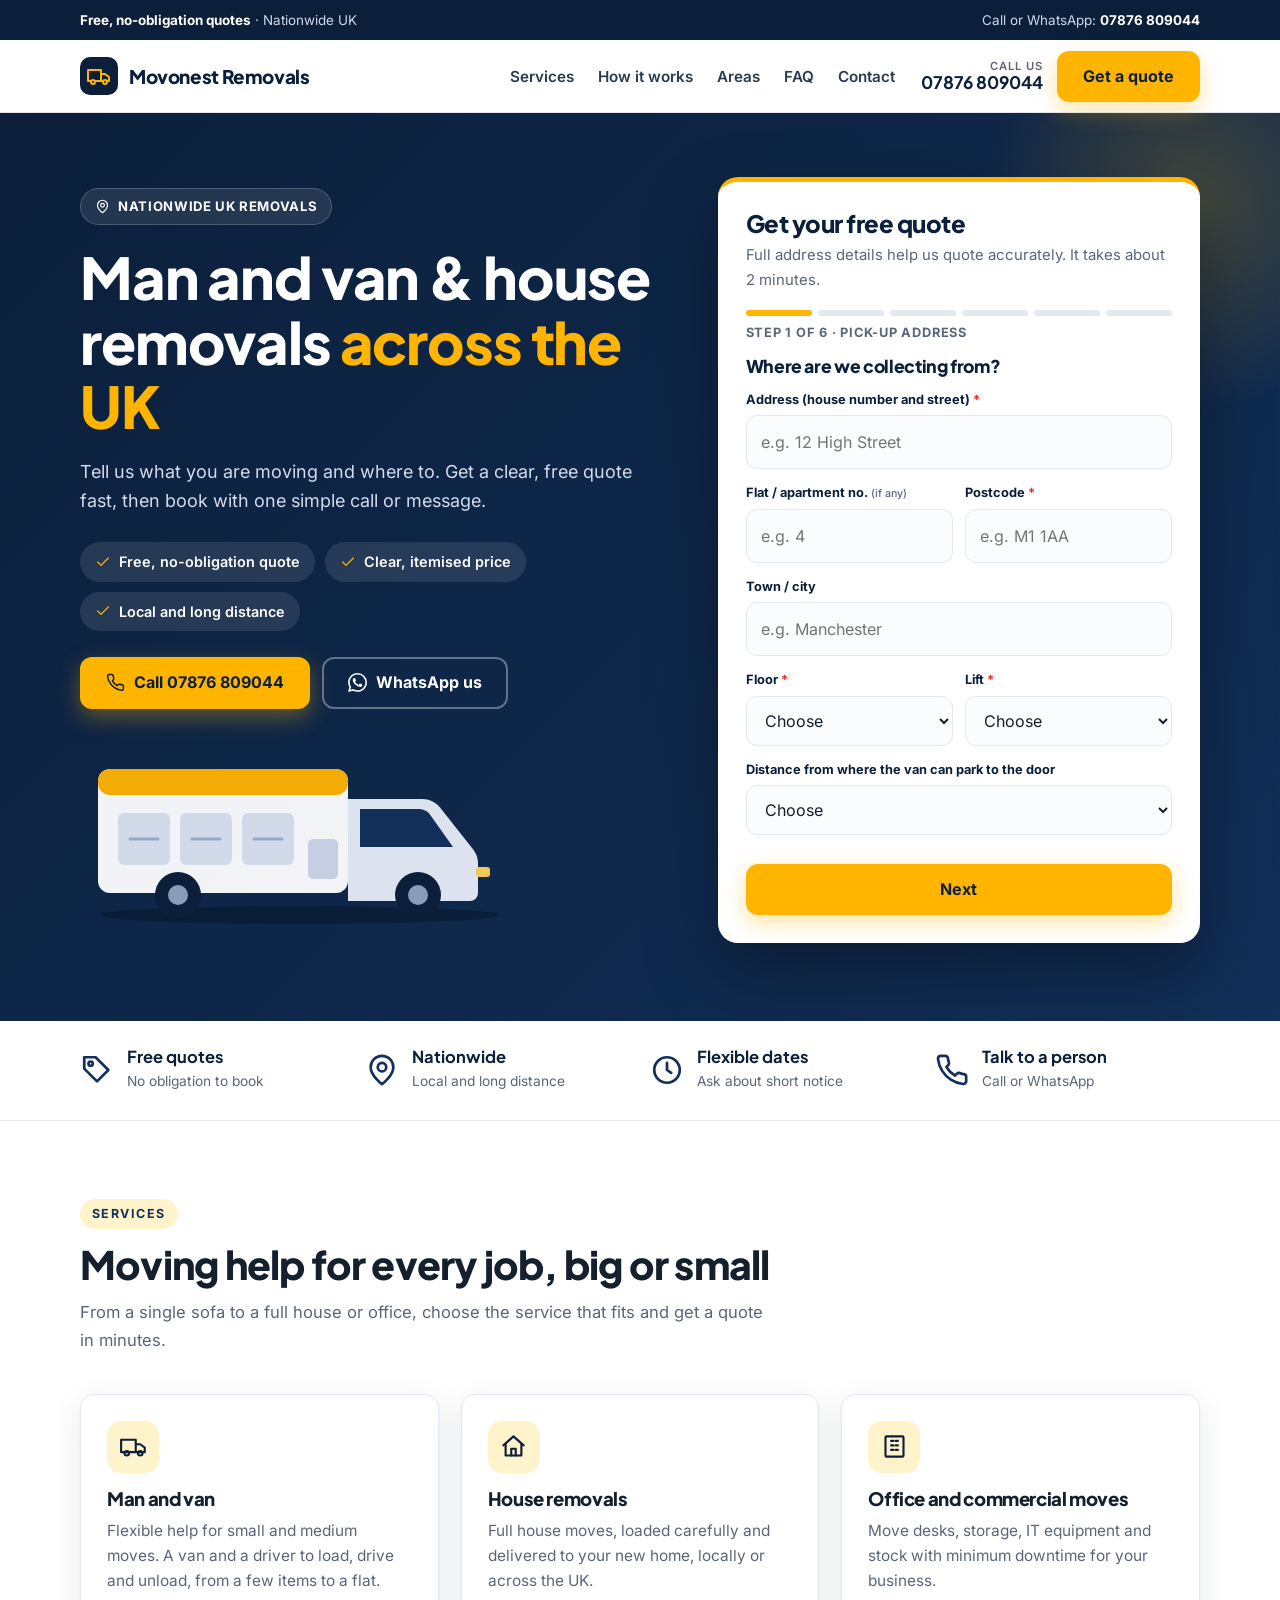
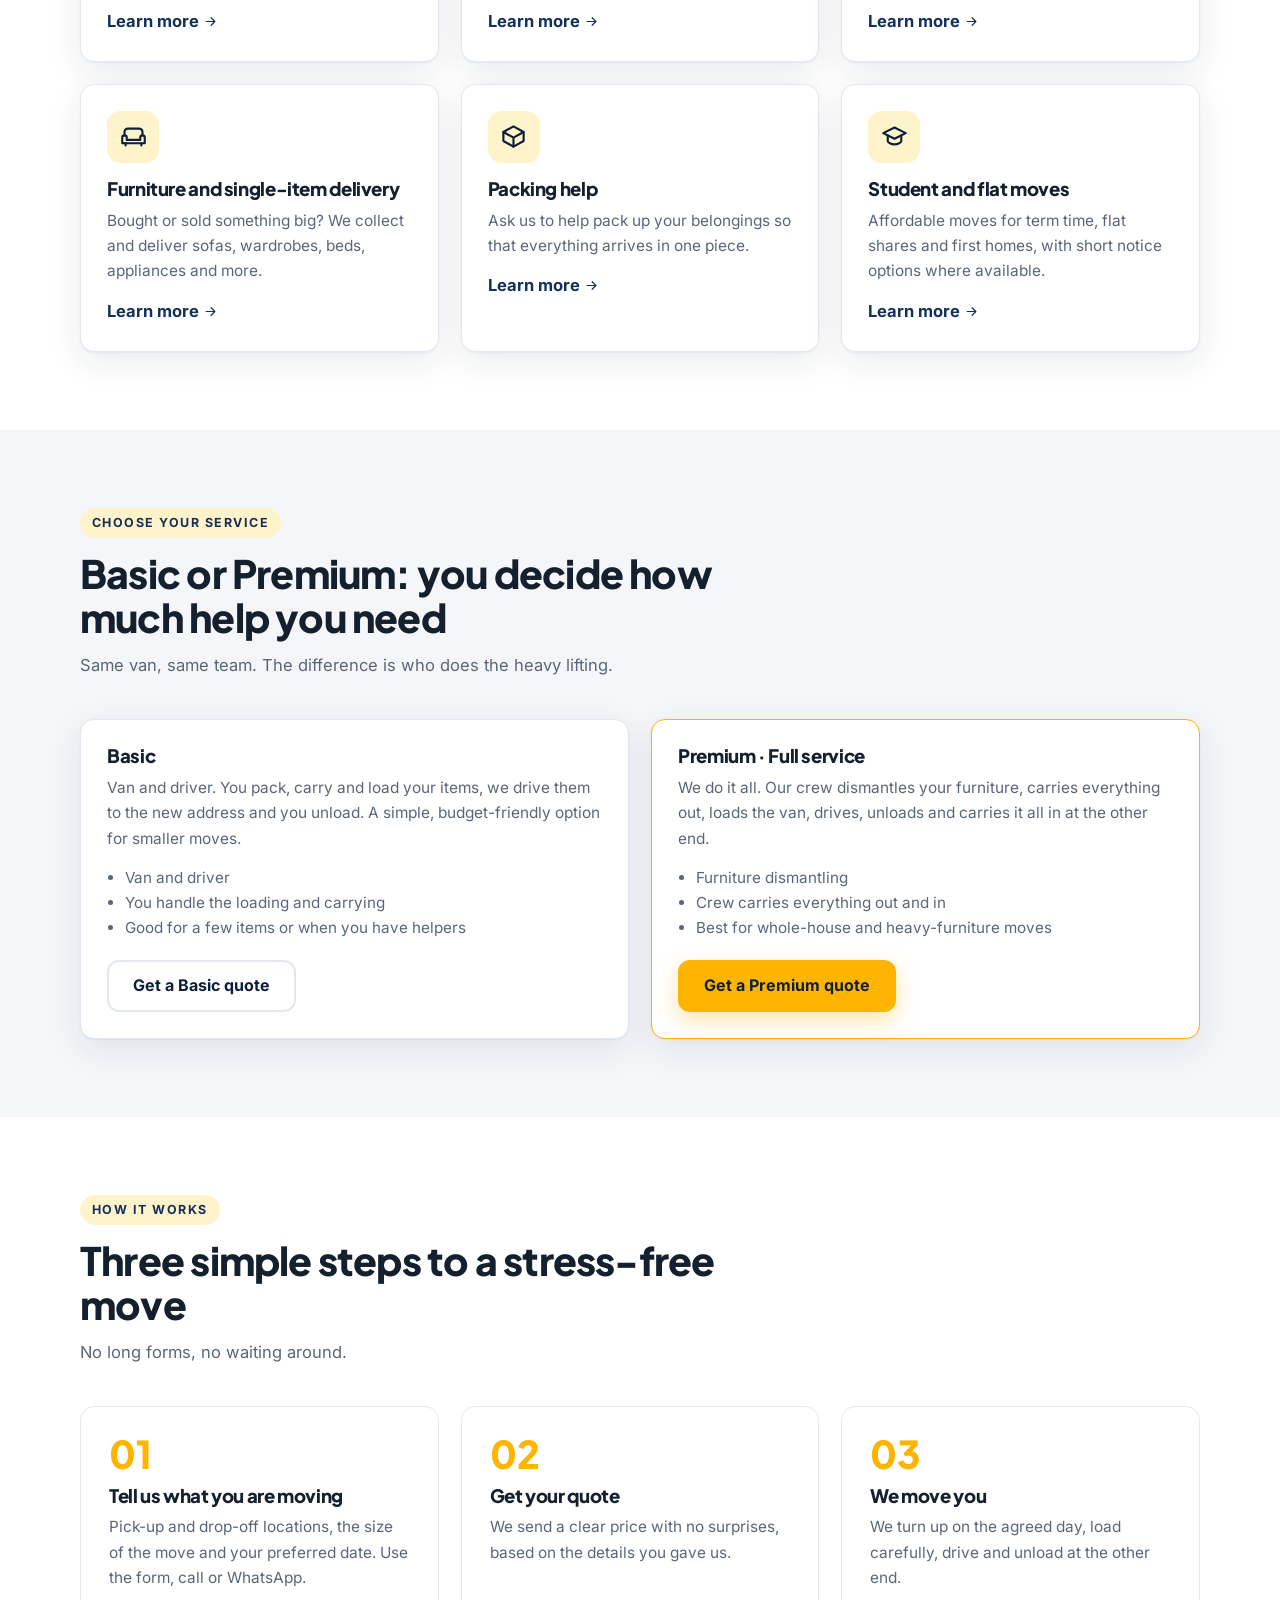
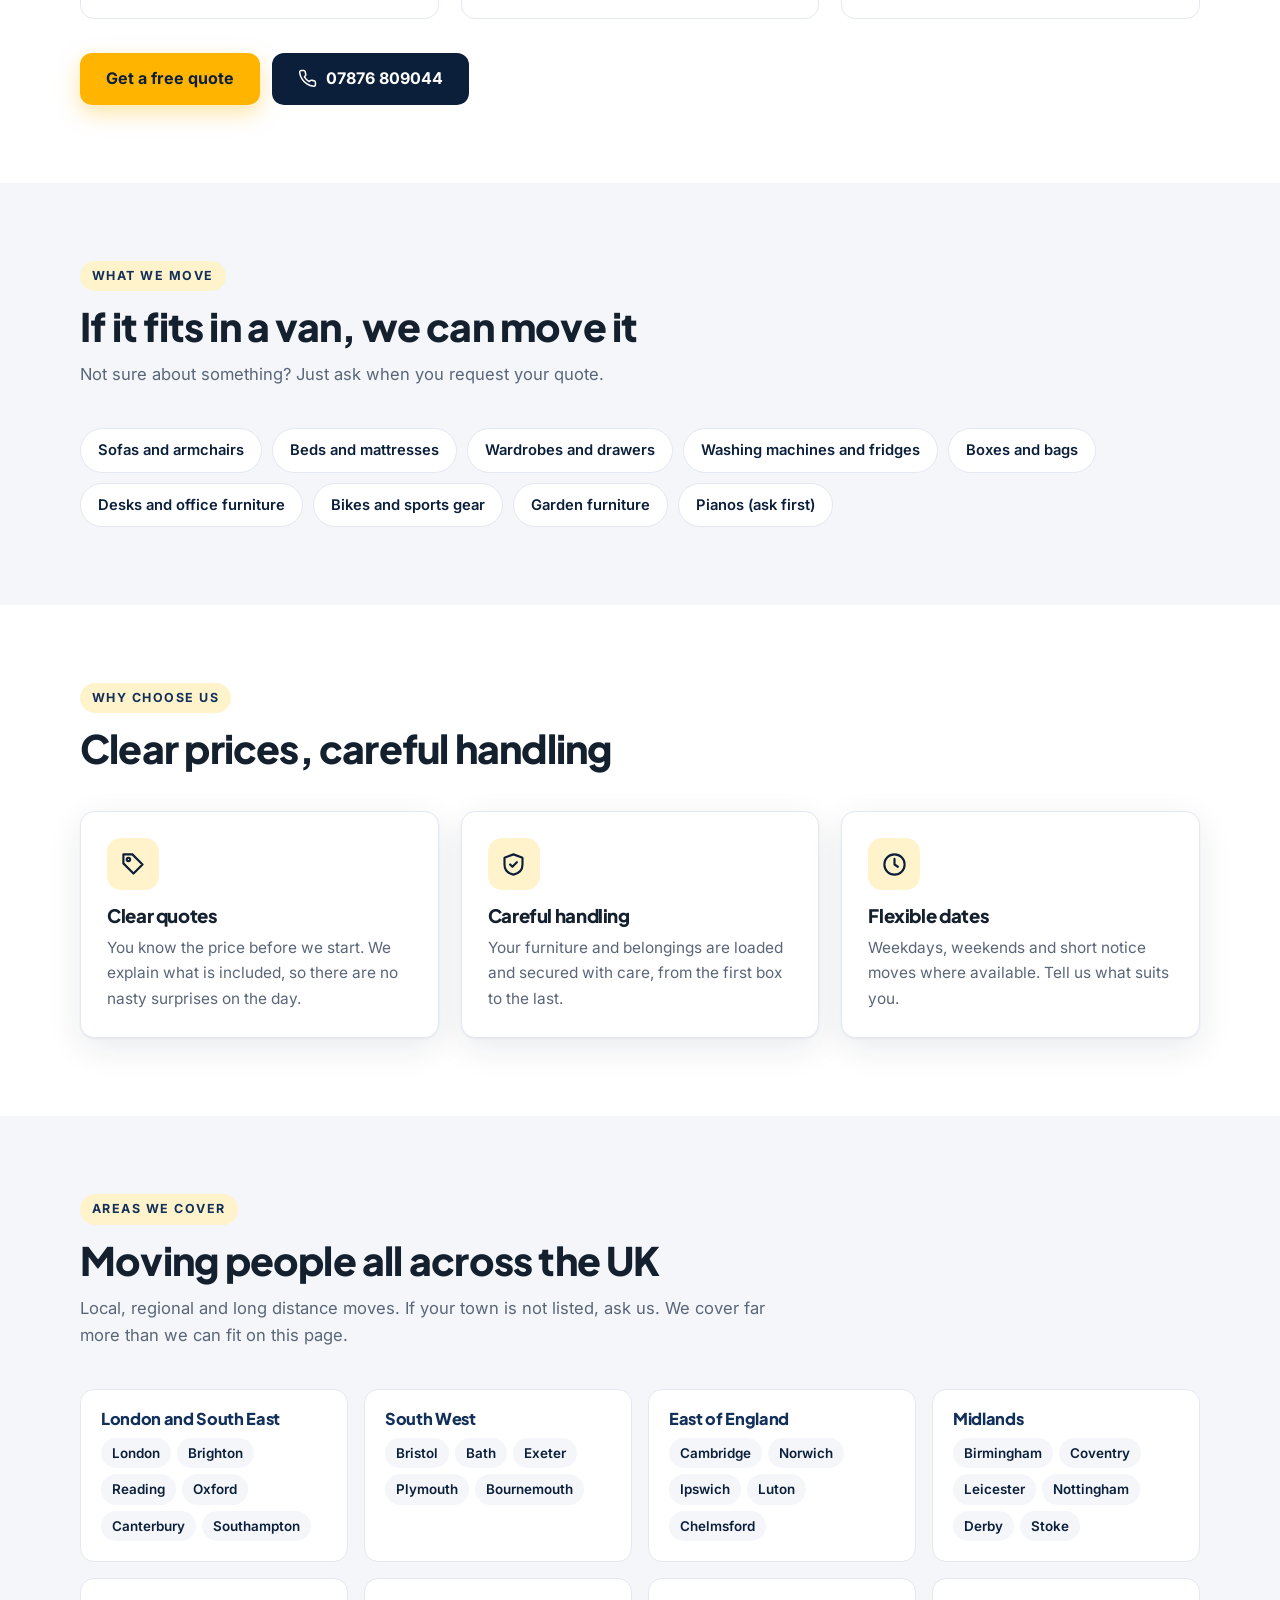
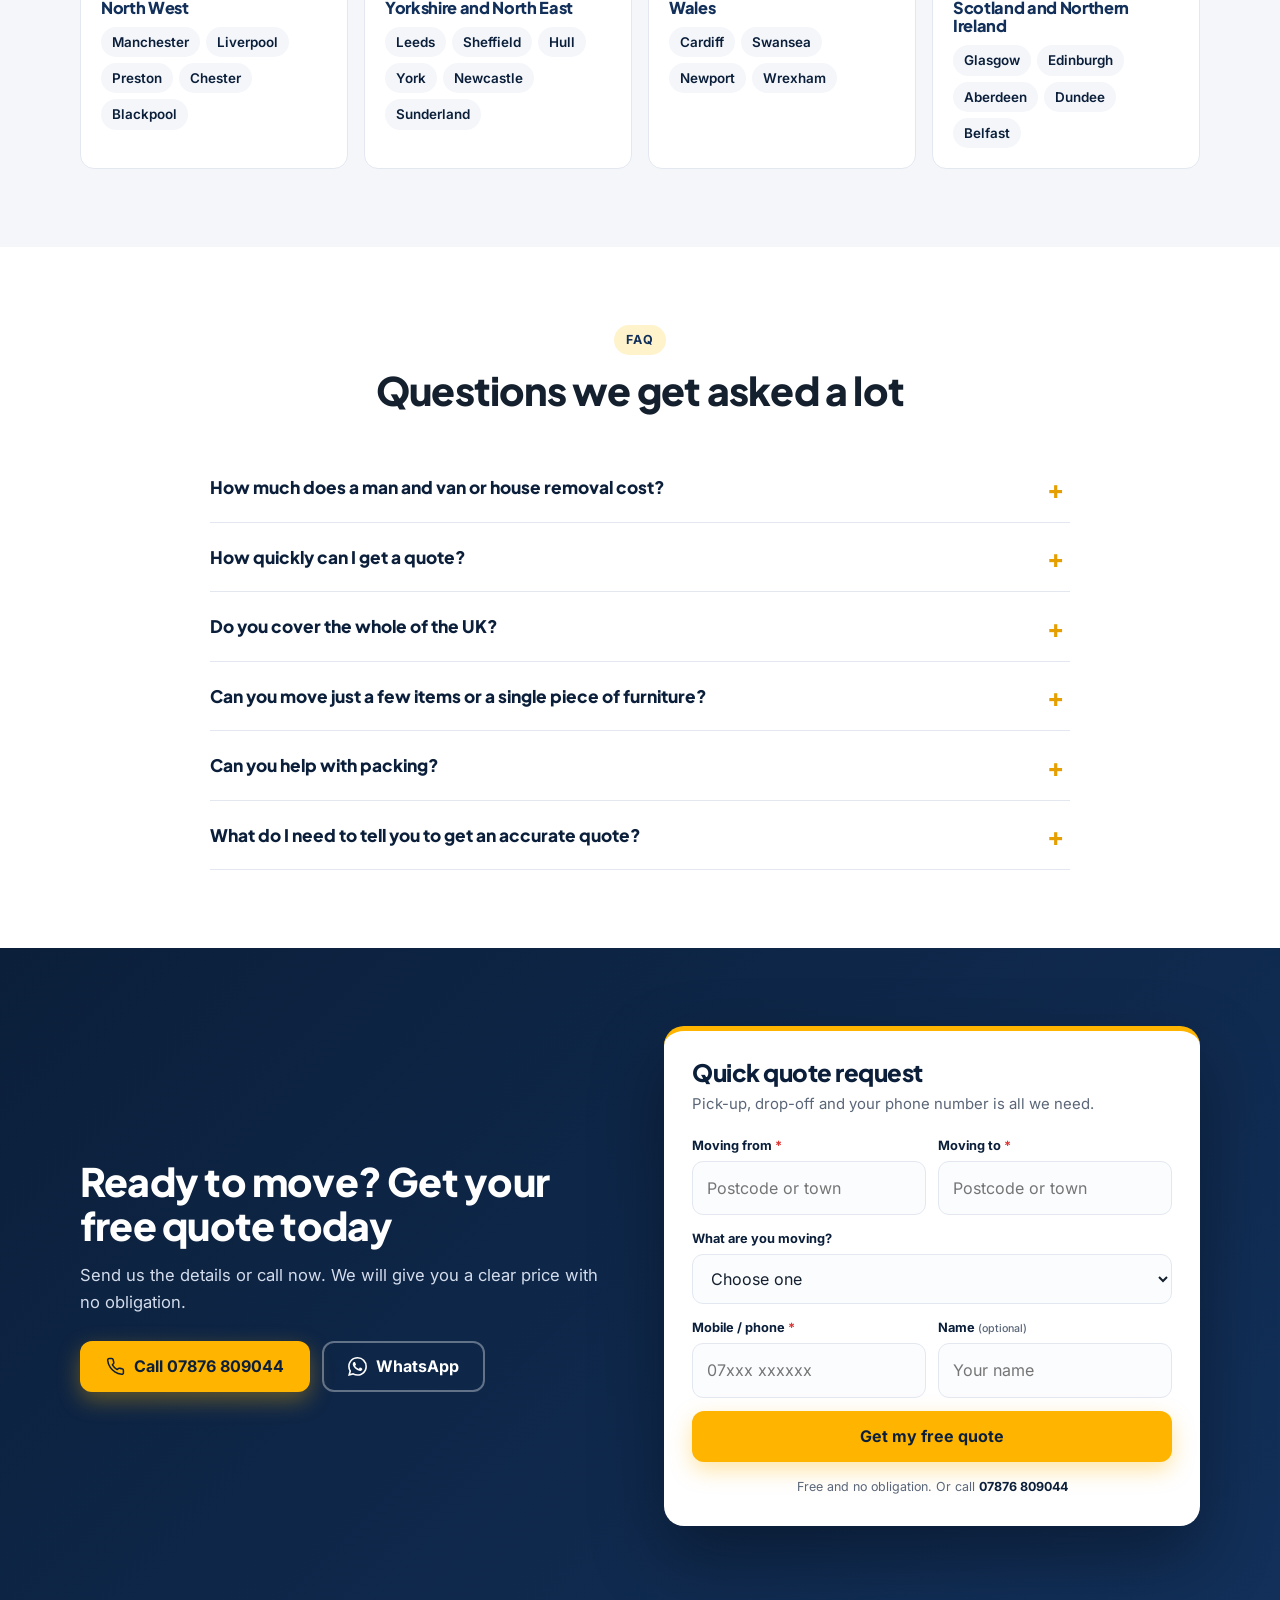
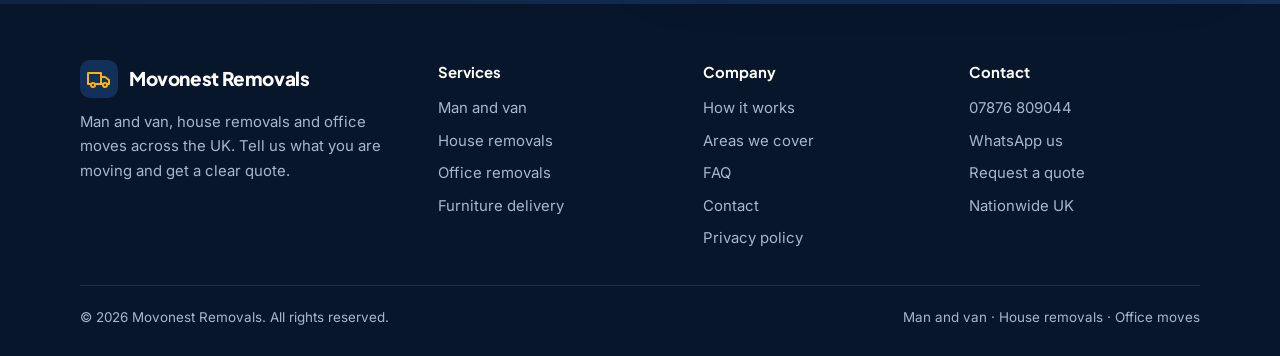
==== commit 8c66c573: "Suprascriere fisiere" ====
--- a/index.html
+++ b/index.html
@@ -3,22 +3,34 @@
 <head>
 <meta charset="UTF-8">
 <meta name="viewport" content="width=device-width, initial-scale=1">
-<title>Man and Van & House Removals UK | Free Quote | Movonest Removals</title>
+<title>Man and Van &amp; House Removals UK | Movonest Removals</title>
 <meta name="description" content="Man and van, house removals and office moves across the UK. Get a clear, free quote in minutes. Call, WhatsApp or fill in the form.">
 <link rel="canonical" href="https://movonestremovals.com/">
+<link rel="alternate" hreflang="en-GB" href="https://movonestremovals.com/">
+<link rel="alternate" hreflang="x-default" href="https://movonestremovals.com/">
 <meta name="robots" content="index, follow, max-image-preview:large">
 <meta name="theme-color" content="#0b1f3a">
 <meta property="og:type" content="website">
 <meta property="og:locale" content="en_GB">
 <meta property="og:site_name" content="Movonest Removals">
-<meta property="og:title" content="Man and Van & House Removals UK | Free Quote | Movonest Removals">
+<meta property="og:title" content="Man and Van &amp; House Removals UK | Movonest Removals">
 <meta property="og:description" content="Man and van, house removals and office moves across the UK. Get a clear, free quote in minutes. Call, WhatsApp or fill in the form.">
 <meta property="og:url" content="https://movonestremovals.com/">
+<meta property="og:image" content="https://movonestremovals.com/assets/og-image.jpg">
+<meta property="og:image:width" content="1200">
+<meta property="og:image:height" content="630">
+<meta property="og:image:alt" content="Movonest Removals: man and van, house removals and office moves across the UK">
+<meta name="twitter:card" content="summary_large_image">
+<meta name="twitter:title" content="Man and Van &amp; House Removals UK | Movonest Removals">
+<meta name="twitter:description" content="Man and van, house removals and office moves across the UK. Get a clear, free quote in minutes. Call, WhatsApp or fill in the form.">
+<meta name="twitter:image" content="https://movonestremovals.com/assets/og-image.jpg">
 <link rel="icon" href="favicon.svg" type="image/svg+xml">
+<link rel="apple-touch-icon" href="apple-touch-icon.png">
+<link rel="preload" href="assets/fonts/inter-400-latin.woff2" as="font" type="font/woff2" crossorigin>
+<link rel="preload" href="assets/fonts/jakarta-800-latin.woff2" as="font" type="font/woff2" crossorigin>
 <link rel="stylesheet" href="assets/fonts.css">
 <link rel="stylesheet" href="assets/style.css">
-<script type="application/ld+json">{"@context": "https://schema.org", "@type": "MovingCompany", "@id": "https://movonestremovals.com/#business", "name": "Movonest Removals", "description": "Man and van, house removals and office moves across the UK.", "telephone": "+447876809044", "url": "https://movonestremovals.com/", "areaServed": {"@type": "Country", "name": "United Kingdom"}, "priceRange": "££"}</script>
-<script type="application/ld+json">{"@context": "https://schema.org", "@type": "FAQPage", "mainEntity": [{"@type": "Question", "name": "How much does a man and van or house removal cost?", "acceptedAnswer": {"@type": "Answer", "text": "The price depends on the distance, how much you are moving, access at both ends (stairs, lifts, parking), and the date. Send us the details through the form or call us and we will give you a clear quote."}}, {"@type": "Question", "name": "How quickly can I get a quote?", "acceptedAnswer": {"@type": "Answer", "text": "Fill in the form, call or message us on WhatsApp with your pick-up and drop-off locations and what you are moving. We will come back to you with a quote as soon as we have the details."}}, {"@type": "Question", "name": "Do you cover the whole of the UK?", "acceptedAnswer": {"@type": "Answer", "text": "Yes, we arrange moves across the UK. Tell us the pick-up and drop-off locations and we will confirm availability for your route, including longer distance moves."}}, {"@type": "Question", "name": "Can you move just a few items or a single piece of furniture?", "acceptedAnswer": {"@type": "Answer", "text": "Yes. We can collect and deliver a single item, a few pieces, or a full household. Small loads are quoted according to size and distance."}}, {"@type": "Question", "name": "Can you help with packing?", "acceptedAnswer": {"@type": "Answer", "text": "Yes, ask us about packing help when you request your quote and we will include it, so you know the full price in advance."}}, {"@type": "Question", "name": "What do I need to tell you to get an accurate quote?", "acceptedAnswer": {"@type": "Answer", "text": "Both postcodes, the number and size of large items, whether there are stairs or a lift, parking access, and your preferred date. The more you tell us, the more accurate the quote."}}]}</script>
+<script type="application/ld+json">{"@context": "https://schema.org", "@graph": [{"@type": "MovingCompany", "@id": "https://movonestremovals.com/#business", "name": "Movonest Removals", "url": "https://movonestremovals.com/", "description": "Man and van, house removals, office moves and furniture delivery across the UK.", "telephone": "+447876809044", "image": "https://movonestremovals.com/assets/og-image.jpg", "logo": "https://movonestremovals.com/assets/logo.png", "priceRange": "££", "areaServed": {"@type": "Country", "name": "United Kingdom"}, "contactPoint": {"@type": "ContactPoint", "telephone": "+447876809044", "contactType": "customer service", "areaServed": "GB", "availableLanguage": "English"}, "hasOfferCatalog": {"@type": "OfferCatalog", "name": "Removals services", "itemListElement": [{"@type": "Offer", "itemOffered": {"@type": "Service", "name": "Man and van", "url": "https://movonestremovals.com/man-and-van/"}}, {"@type": "Offer", "itemOffered": {"@type": "Service", "name": "House removals", "url": "https://movonestremovals.com/house-removals/"}}, {"@type": "Offer", "itemOffered": {"@type": "Service", "name": "Office and commercial moves", "url": "https://movonestremovals.com/office-removals/"}}, {"@type": "Offer", "itemOffered": {"@type": "Service", "name": "Furniture and single-item delivery", "url": "https://movonestremovals.com/furniture-delivery/"}}]}}, {"@type": "WebSite", "@id": "https://movonestremovals.com/#website", "url": "https://movonestremovals.com/", "name": "Movonest Removals", "inLanguage": "en-GB", "publisher": {"@id": "https://movonestremovals.com/#business"}}, {"@type": "FAQPage", "mainEntity": [{"@type": "Question", "name": "How much does a man and van or house removal cost?", "acceptedAnswer": {"@type": "Answer", "text": "The price depends on the distance, how much you are moving, access at both ends (stairs, lifts, parking), and the date. Send us the details through the form or call us and we will give you a clear quote."}}, {"@type": "Question", "name": "How quickly can I get a quote?", "acceptedAnswer": {"@type": "Answer", "text": "Fill in the form, call or message us on WhatsApp with your pick-up and drop-off locations and what you are moving. We will come back to you with a quote as soon as we have the details."}}, {"@type": "Question", "name": "Do you cover the whole of the UK?", "acceptedAnswer": {"@type": "Answer", "text": "Yes, we arrange moves across the UK. Tell us the pick-up and drop-off locations and we will confirm availability for your route, including longer distance moves."}}, {"@type": "Question", "name": "Can you move just a few items or a single piece of furniture?", "acceptedAnswer": {"@type": "Answer", "text": "Yes. We can collect and deliver a single item, a few pieces, or a full household. Small loads are quoted according to size and distance."}}, {"@type": "Question", "name": "Can you help with packing?", "acceptedAnswer": {"@type": "Answer", "text": "Yes, ask us about packing help when you request your quote and we will include it, so you know the full price in advance."}}, {"@type": "Question", "name": "What do I need to tell you to get an accurate quote?", "acceptedAnswer": {"@type": "Answer", "text": "Both postcodes, the number and size of large items, whether there are stairs or a lift, parking access, and your preferred date. The more you tell us, the more accurate the quote."}}]}]}</script>
 </head>
 <body>
 <div class="topbar"><div class="wrap"><span><b>Free, no-obligation quotes</b> · Nationwide UK</span><span>Call or WhatsApp: <b>07876 809044</b></span></div></div>
@@ -132,7 +144,7 @@
 
 <section id="services"><div class="wrap">
 <div class="sec-head rv"><span class="kicker">Services</span><h2>Moving help for every job, big or small</h2><p>From a single sofa to a full house or office, choose the service that fits and get a quote in minutes.</p></div>
-<div class="grid3"><article class="card rv"><div class="ic"><svg viewBox="0 0 24 24" fill="none" stroke="currentColor" stroke-width="1.9" stroke-linecap="round" stroke-linejoin="round" aria-hidden="true"><path d="M1 6h13v11H1zM14 10h4l4 3v4h-8z"/><circle cx="6" cy="18" r="2"/><circle cx="18" cy="18" r="2"/></svg></div><h3>Man and van</h3><p>Flexible help for small and medium moves. A van and a driver to load, drive and unload, from a few items to a flat.</p><a class="link" href="#quote">Get a quote <svg style="display:inline;width:15px;height:15px;vertical-align:-2px" viewBox="0 0 24 24" fill="none" stroke="currentColor" stroke-width="1.9" stroke-linecap="round" stroke-linejoin="round" aria-hidden="true"><path d="M5 12h14M13 6l6 6-6 6"/></svg></a></article><article class="card rv"><div class="ic"><svg viewBox="0 0 24 24" fill="none" stroke="currentColor" stroke-width="1.9" stroke-linecap="round" stroke-linejoin="round" aria-hidden="true"><path d="M3 11l9-8 9 8"/><path d="M5 10v10h14V10"/><path d="M10 20v-6h4v6"/></svg></div><h3>House removals</h3><p>Full house moves, loaded carefully and delivered to your new home, locally or across the UK.</p><a class="link" href="#quote">Get a quote <svg style="display:inline;width:15px;height:15px;vertical-align:-2px" viewBox="0 0 24 24" fill="none" stroke="currentColor" stroke-width="1.9" stroke-linecap="round" stroke-linejoin="round" aria-hidden="true"><path d="M5 12h14M13 6l6 6-6 6"/></svg></a></article><article class="card rv"><div class="ic"><svg viewBox="0 0 24 24" fill="none" stroke="currentColor" stroke-width="1.9" stroke-linecap="round" stroke-linejoin="round" aria-hidden="true"><rect x="4" y="3" width="16" height="18" rx="1"/><path d="M9 7h2M13 7h2M9 11h2M13 11h2M9 15h2M13 15h2"/></svg></div><h3>Office and commercial moves</h3><p>Move desks, storage, IT equipment and stock with minimum downtime for your business.</p><a class="link" href="#quote">Get a quote <svg style="display:inline;width:15px;height:15px;vertical-align:-2px" viewBox="0 0 24 24" fill="none" stroke="currentColor" stroke-width="1.9" stroke-linecap="round" stroke-linejoin="round" aria-hidden="true"><path d="M5 12h14M13 6l6 6-6 6"/></svg></a></article><article class="card rv"><div class="ic"><svg viewBox="0 0 24 24" fill="none" stroke="currentColor" stroke-width="1.9" stroke-linecap="round" stroke-linejoin="round" aria-hidden="true"><path d="M4 11V8a3 3 0 0 1 3-3h10a3 3 0 0 1 3 3v3"/><path d="M2 13a2 2 0 0 1 4 0v2h12v-2a2 2 0 0 1 4 0v5H2z"/><path d="M5 18v2M19 18v2"/></svg></div><h3>Furniture and single-item delivery</h3><p>Bought or sold something big? We collect and deliver sofas, wardrobes, beds, appliances and more.</p><a class="link" href="#quote">Get a quote <svg style="display:inline;width:15px;height:15px;vertical-align:-2px" viewBox="0 0 24 24" fill="none" stroke="currentColor" stroke-width="1.9" stroke-linecap="round" stroke-linejoin="round" aria-hidden="true"><path d="M5 12h14M13 6l6 6-6 6"/></svg></a></article><article class="card rv"><div class="ic"><svg viewBox="0 0 24 24" fill="none" stroke="currentColor" stroke-width="1.9" stroke-linecap="round" stroke-linejoin="round" aria-hidden="true"><path d="M21 8l-9-5-9 5v8l9 5 9-5z"/><path d="M3 8l9 5 9-5M12 13v8"/></svg></div><h3>Packing help</h3><p>Ask us to help pack up your belongings so that everything arrives in one piece.</p><a class="link" href="#quote">Get a quote <svg style="display:inline;width:15px;height:15px;vertical-align:-2px" viewBox="0 0 24 24" fill="none" stroke="currentColor" stroke-width="1.9" stroke-linecap="round" stroke-linejoin="round" aria-hidden="true"><path d="M5 12h14M13 6l6 6-6 6"/></svg></a></article><article class="card rv"><div class="ic"><svg viewBox="0 0 24 24" fill="none" stroke="currentColor" stroke-width="1.9" stroke-linecap="round" stroke-linejoin="round" aria-hidden="true"><path d="M2 9l10-5 10 5-10 5z"/><path d="M6 11v5c0 1.5 3 3 6 3s6-1.5 6-3v-5"/></svg></div><h3>Student and flat moves</h3><p>Affordable moves for term time, flat shares and first homes, with short notice options where available.</p><a class="link" href="#quote">Get a quote <svg style="display:inline;width:15px;height:15px;vertical-align:-2px" viewBox="0 0 24 24" fill="none" stroke="currentColor" stroke-width="1.9" stroke-linecap="round" stroke-linejoin="round" aria-hidden="true"><path d="M5 12h14M13 6l6 6-6 6"/></svg></a></article></div>
+<div class="grid3"><article class="card rv"><div class="ic"><svg viewBox="0 0 24 24" fill="none" stroke="currentColor" stroke-width="1.9" stroke-linecap="round" stroke-linejoin="round" aria-hidden="true"><path d="M1 6h13v11H1zM14 10h4l4 3v4h-8z"/><circle cx="6" cy="18" r="2"/><circle cx="18" cy="18" r="2"/></svg></div><h3>Man and van</h3><p>Flexible help for small and medium moves. A van and a driver to load, drive and unload, from a few items to a flat.</p><a class="link" href="man-and-van/">Learn more <svg style="display:inline;width:15px;height:15px;vertical-align:-2px" viewBox="0 0 24 24" fill="none" stroke="currentColor" stroke-width="1.9" stroke-linecap="round" stroke-linejoin="round" aria-hidden="true"><path d="M5 12h14M13 6l6 6-6 6"/></svg></a></article><article class="card rv"><div class="ic"><svg viewBox="0 0 24 24" fill="none" stroke="currentColor" stroke-width="1.9" stroke-linecap="round" stroke-linejoin="round" aria-hidden="true"><path d="M3 11l9-8 9 8"/><path d="M5 10v10h14V10"/><path d="M10 20v-6h4v6"/></svg></div><h3>House removals</h3><p>Full house moves, loaded carefully and delivered to your new home, locally or across the UK.</p><a class="link" href="house-removals/">Learn more <svg style="display:inline;width:15px;height:15px;vertical-align:-2px" viewBox="0 0 24 24" fill="none" stroke="currentColor" stroke-width="1.9" stroke-linecap="round" stroke-linejoin="round" aria-hidden="true"><path d="M5 12h14M13 6l6 6-6 6"/></svg></a></article><article class="card rv"><div class="ic"><svg viewBox="0 0 24 24" fill="none" stroke="currentColor" stroke-width="1.9" stroke-linecap="round" stroke-linejoin="round" aria-hidden="true"><rect x="4" y="3" width="16" height="18" rx="1"/><path d="M9 7h2M13 7h2M9 11h2M13 11h2M9 15h2M13 15h2"/></svg></div><h3>Office and commercial moves</h3><p>Move desks, storage, IT equipment and stock with minimum downtime for your business.</p><a class="link" href="office-removals/">Learn more <svg style="display:inline;width:15px;height:15px;vertical-align:-2px" viewBox="0 0 24 24" fill="none" stroke="currentColor" stroke-width="1.9" stroke-linecap="round" stroke-linejoin="round" aria-hidden="true"><path d="M5 12h14M13 6l6 6-6 6"/></svg></a></article><article class="card rv"><div class="ic"><svg viewBox="0 0 24 24" fill="none" stroke="currentColor" stroke-width="1.9" stroke-linecap="round" stroke-linejoin="round" aria-hidden="true"><path d="M4 11V8a3 3 0 0 1 3-3h10a3 3 0 0 1 3 3v3"/><path d="M2 13a2 2 0 0 1 4 0v2h12v-2a2 2 0 0 1 4 0v5H2z"/><path d="M5 18v2M19 18v2"/></svg></div><h3>Furniture and single-item delivery</h3><p>Bought or sold something big? We collect and deliver sofas, wardrobes, beds, appliances and more.</p><a class="link" href="furniture-delivery/">Learn more <svg style="display:inline;width:15px;height:15px;vertical-align:-2px" viewBox="0 0 24 24" fill="none" stroke="currentColor" stroke-width="1.9" stroke-linecap="round" stroke-linejoin="round" aria-hidden="true"><path d="M5 12h14M13 6l6 6-6 6"/></svg></a></article><article class="card rv"><div class="ic"><svg viewBox="0 0 24 24" fill="none" stroke="currentColor" stroke-width="1.9" stroke-linecap="round" stroke-linejoin="round" aria-hidden="true"><path d="M21 8l-9-5-9 5v8l9 5 9-5z"/><path d="M3 8l9 5 9-5M12 13v8"/></svg></div><h3>Packing help</h3><p>Ask us to help pack up your belongings so that everything arrives in one piece.</p><a class="link" href="house-removals/">Learn more <svg style="display:inline;width:15px;height:15px;vertical-align:-2px" viewBox="0 0 24 24" fill="none" stroke="currentColor" stroke-width="1.9" stroke-linecap="round" stroke-linejoin="round" aria-hidden="true"><path d="M5 12h14M13 6l6 6-6 6"/></svg></a></article><article class="card rv"><div class="ic"><svg viewBox="0 0 24 24" fill="none" stroke="currentColor" stroke-width="1.9" stroke-linecap="round" stroke-linejoin="round" aria-hidden="true"><path d="M2 9l10-5 10 5-10 5z"/><path d="M6 11v5c0 1.5 3 3 6 3s6-1.5 6-3v-5"/></svg></div><h3>Student and flat moves</h3><p>Affordable moves for term time, flat shares and first homes, with short notice options where available.</p><a class="link" href="man-and-van/">Learn more <svg style="display:inline;width:15px;height:15px;vertical-align:-2px" viewBox="0 0 24 24" fill="none" stroke="currentColor" stroke-width="1.9" stroke-linecap="round" stroke-linejoin="round" aria-hidden="true"><path d="M5 12h14M13 6l6 6-6 6"/></svg></a></article></div>
 </div></section>
 
 <section class="soft" id="service-levels"><div class="wrap">
@@ -213,7 +225,7 @@
 <footer class="ftr"><div class="wrap">
 <div class="g">
 <div><a class="brand" href="./"><i><svg viewBox="0 0 24 24" fill="none" stroke="#ffb400" stroke-width="2" stroke-linecap="round" stroke-linejoin="round"><path d="M1 6h13v11H1zM14 10h4l4 3v4h-8z"/><circle cx="6" cy="18" r="2" fill="#0b1f3a"/><circle cx="18" cy="18" r="2" fill="#0b1f3a"/></svg></i><span>Movonest Removals</span></a><p>Man and van, house removals and office moves across the UK. Tell us what you are moving and get a clear quote.</p></div>
-<div><h4>Services</h4><ul><li><a href="#services">Man and van</a></li><li><a href="#services">House removals</a></li><li><a href="#services">Office moves</a></li><li><a href="#services">Furniture delivery</a></li><li><a href="#services">Packing help</a></li></ul></div>
+<div><h4>Services</h4><ul><li><a href="man-and-van/">Man and van</a></li><li><a href="house-removals/">House removals</a></li><li><a href="office-removals/">Office removals</a></li><li><a href="furniture-delivery/">Furniture delivery</a></li></ul></div>
 <div><h4>Company</h4><ul><li><a href="#how">How it works</a></li><li><a href="#areas">Areas we cover</a></li><li><a href="#faq">FAQ</a></li><li><a href="contact/">Contact</a></li><li><a href="privacy/">Privacy policy</a></li></ul></div>
 <div><h4>Contact</h4><ul><li><a href="tel:+447876809044">07876 809044</a></li><li><a href="https://wa.me/447876809044?text=Hello%21%20I%27d%20like%20a%20removals%20quote." target="_blank" rel="noopener">WhatsApp us</a></li><li><a href="contact/">Request a quote</a></li><li>Nationwide UK</li></ul></div>
 </div>
--- a/assets/style.css
+++ b/assets/style.css
@@ -79,3 +79,5 @@
 .hint{font-size:.82rem;color:var(--muted);margin:2px 0 10px}
 .wnav{display:flex;gap:10px;margin-top:16px}.wnav .btn{flex:1}.wnav .back{flex:0 0 auto;padding-left:18px;padding-right:18px}
 .hero .grid>*,.cta .grid>*,.contact>*,.fgrid>*,.f2>*,.opts>*{min-width:0}.formcard{max-width:100%}.opts.one .opt span{flex-direction:column;align-items:flex-start;gap:3px}.opts.one .opt em{font-style:normal;font-weight:500;font-size:.84rem;color:var(--muted)}.formcard h3.q{font-size:1.1rem;color:var(--navy);margin-bottom:12px}
+
+.legal.svc h2:first-child{margin-top:0}.formcard{scroll-margin-top:90px}
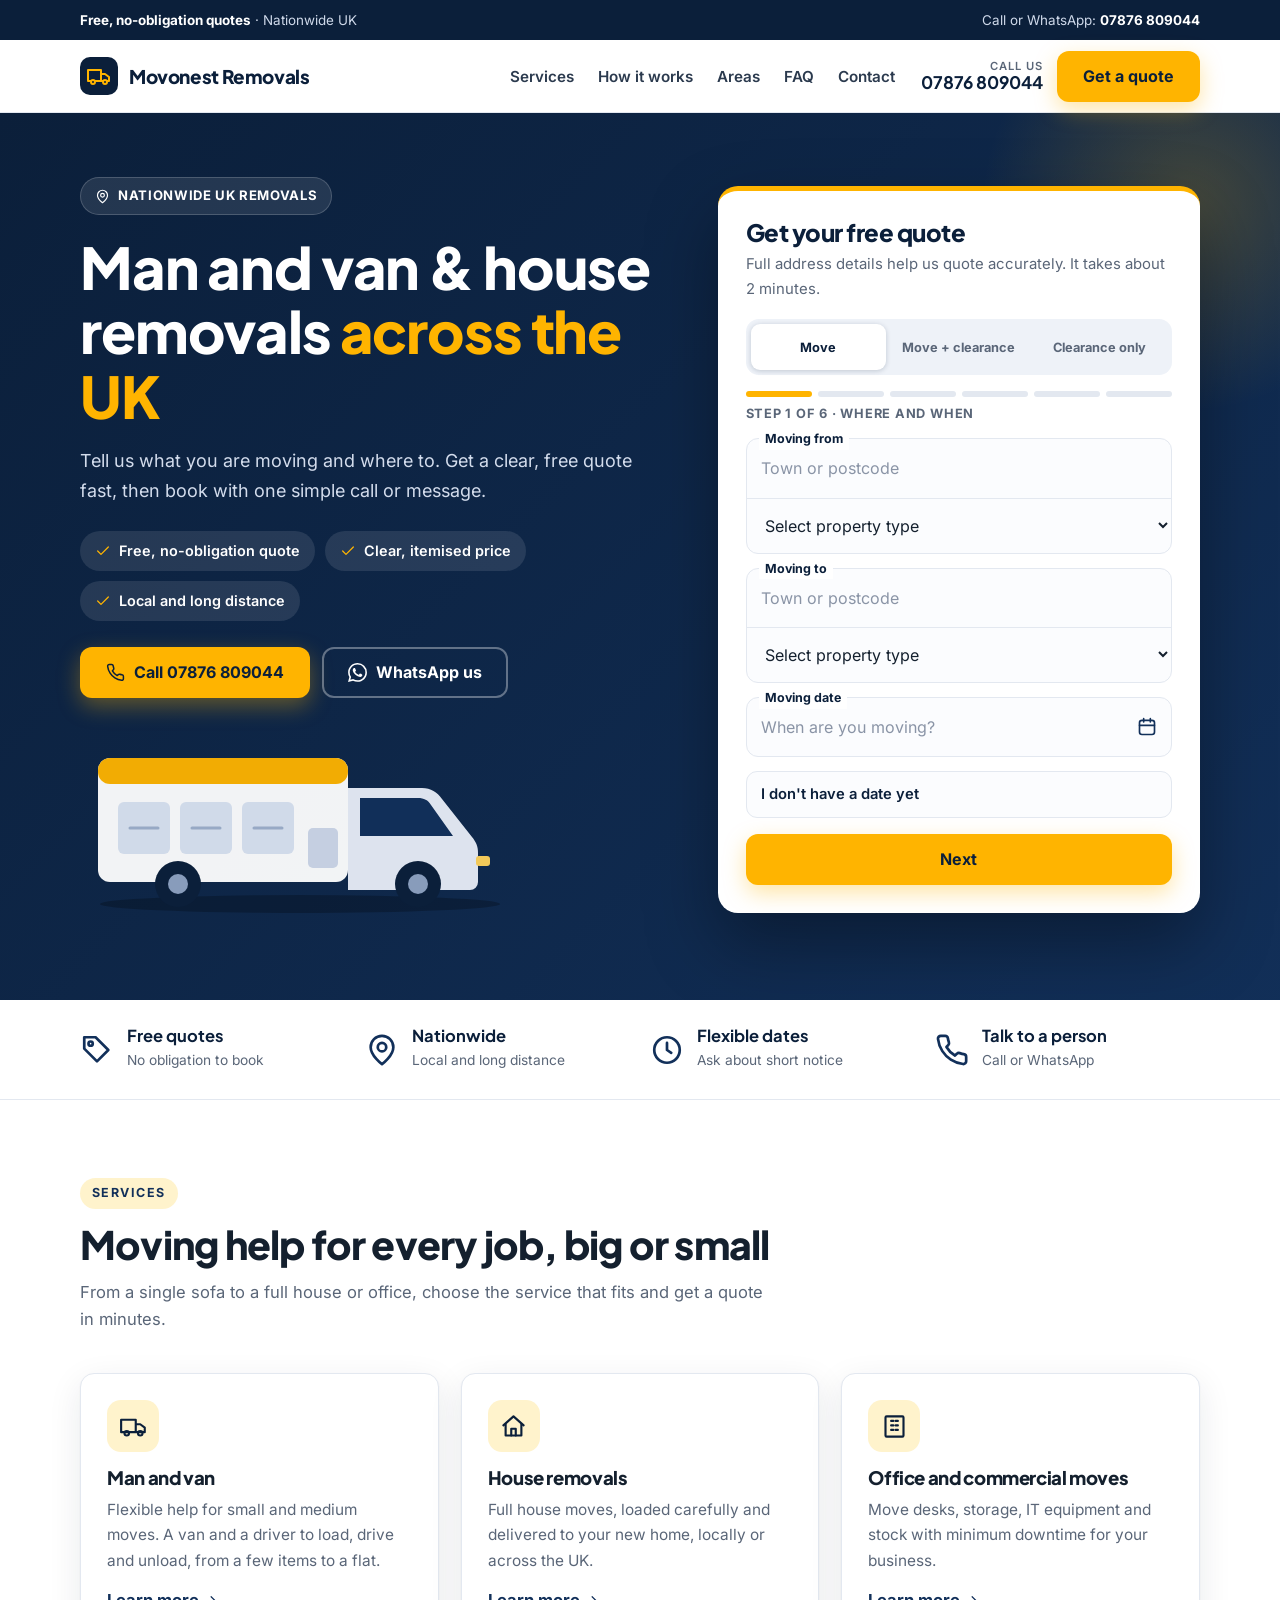
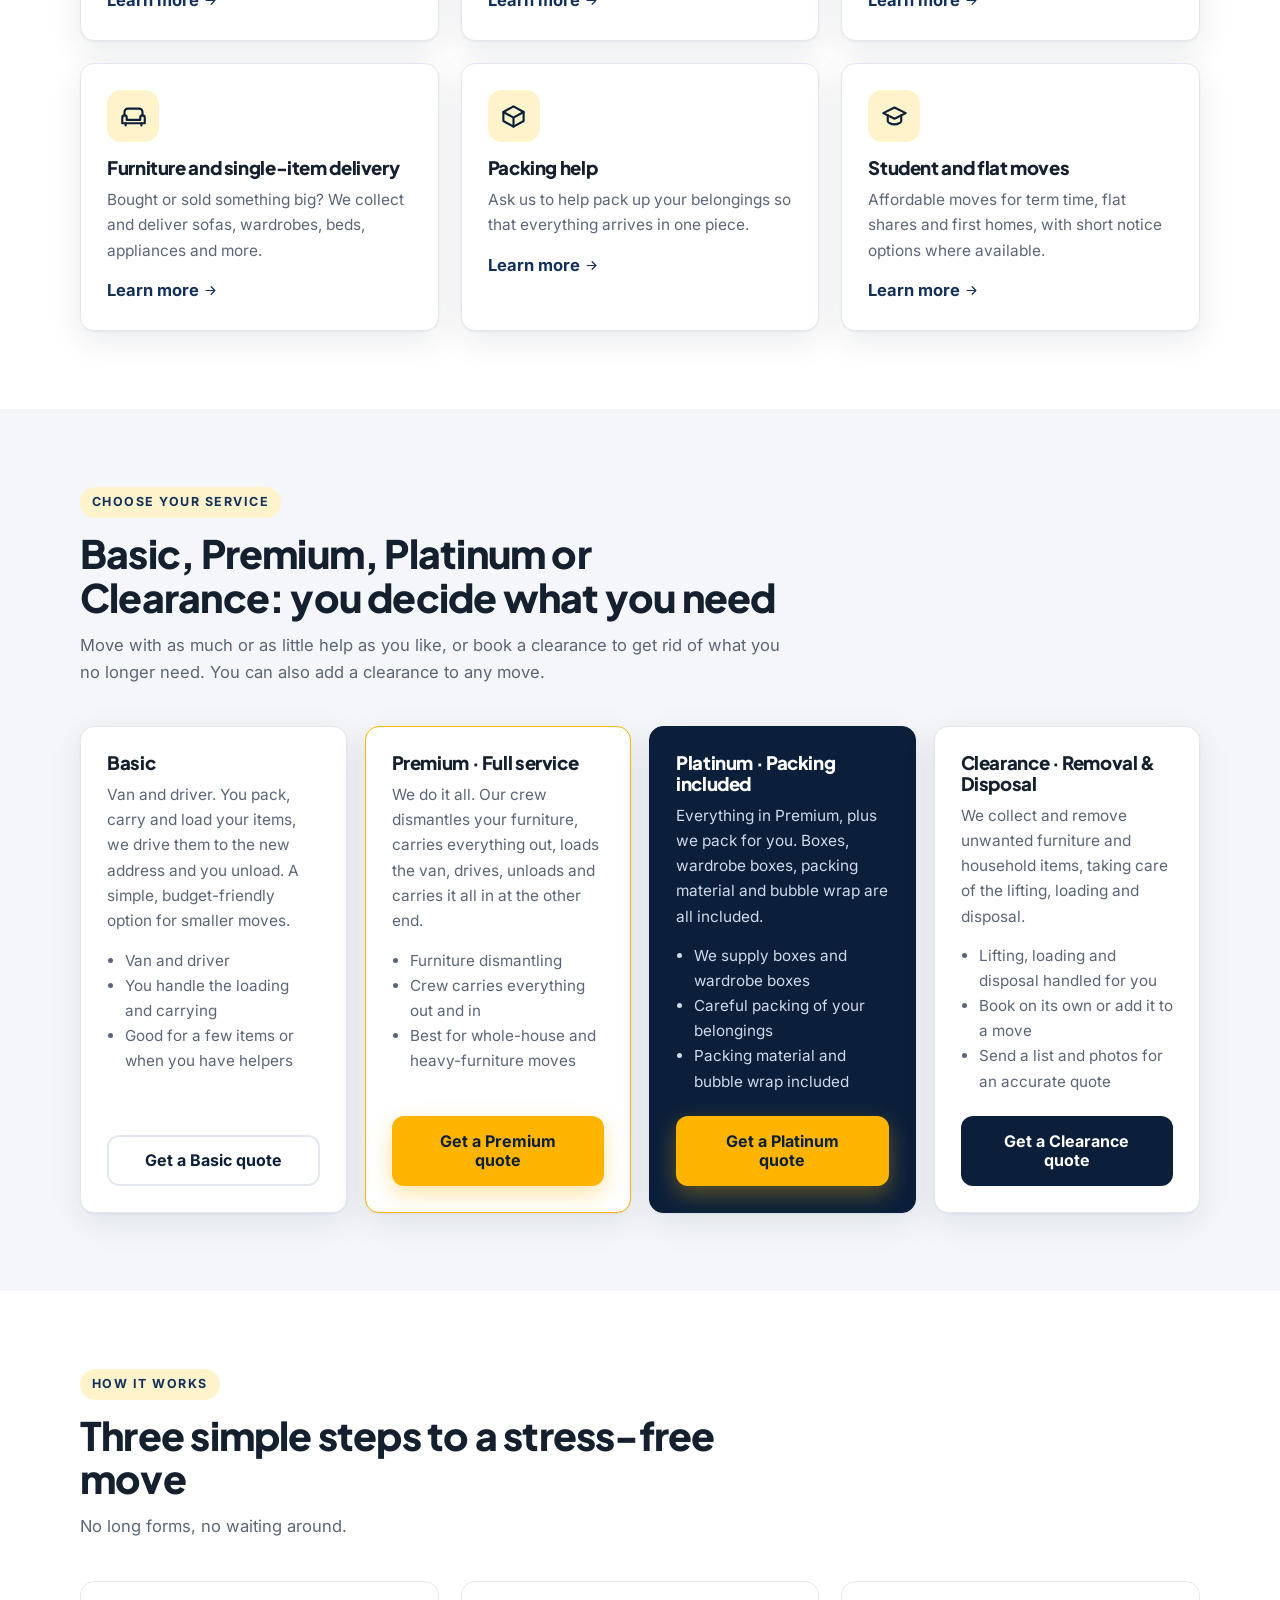
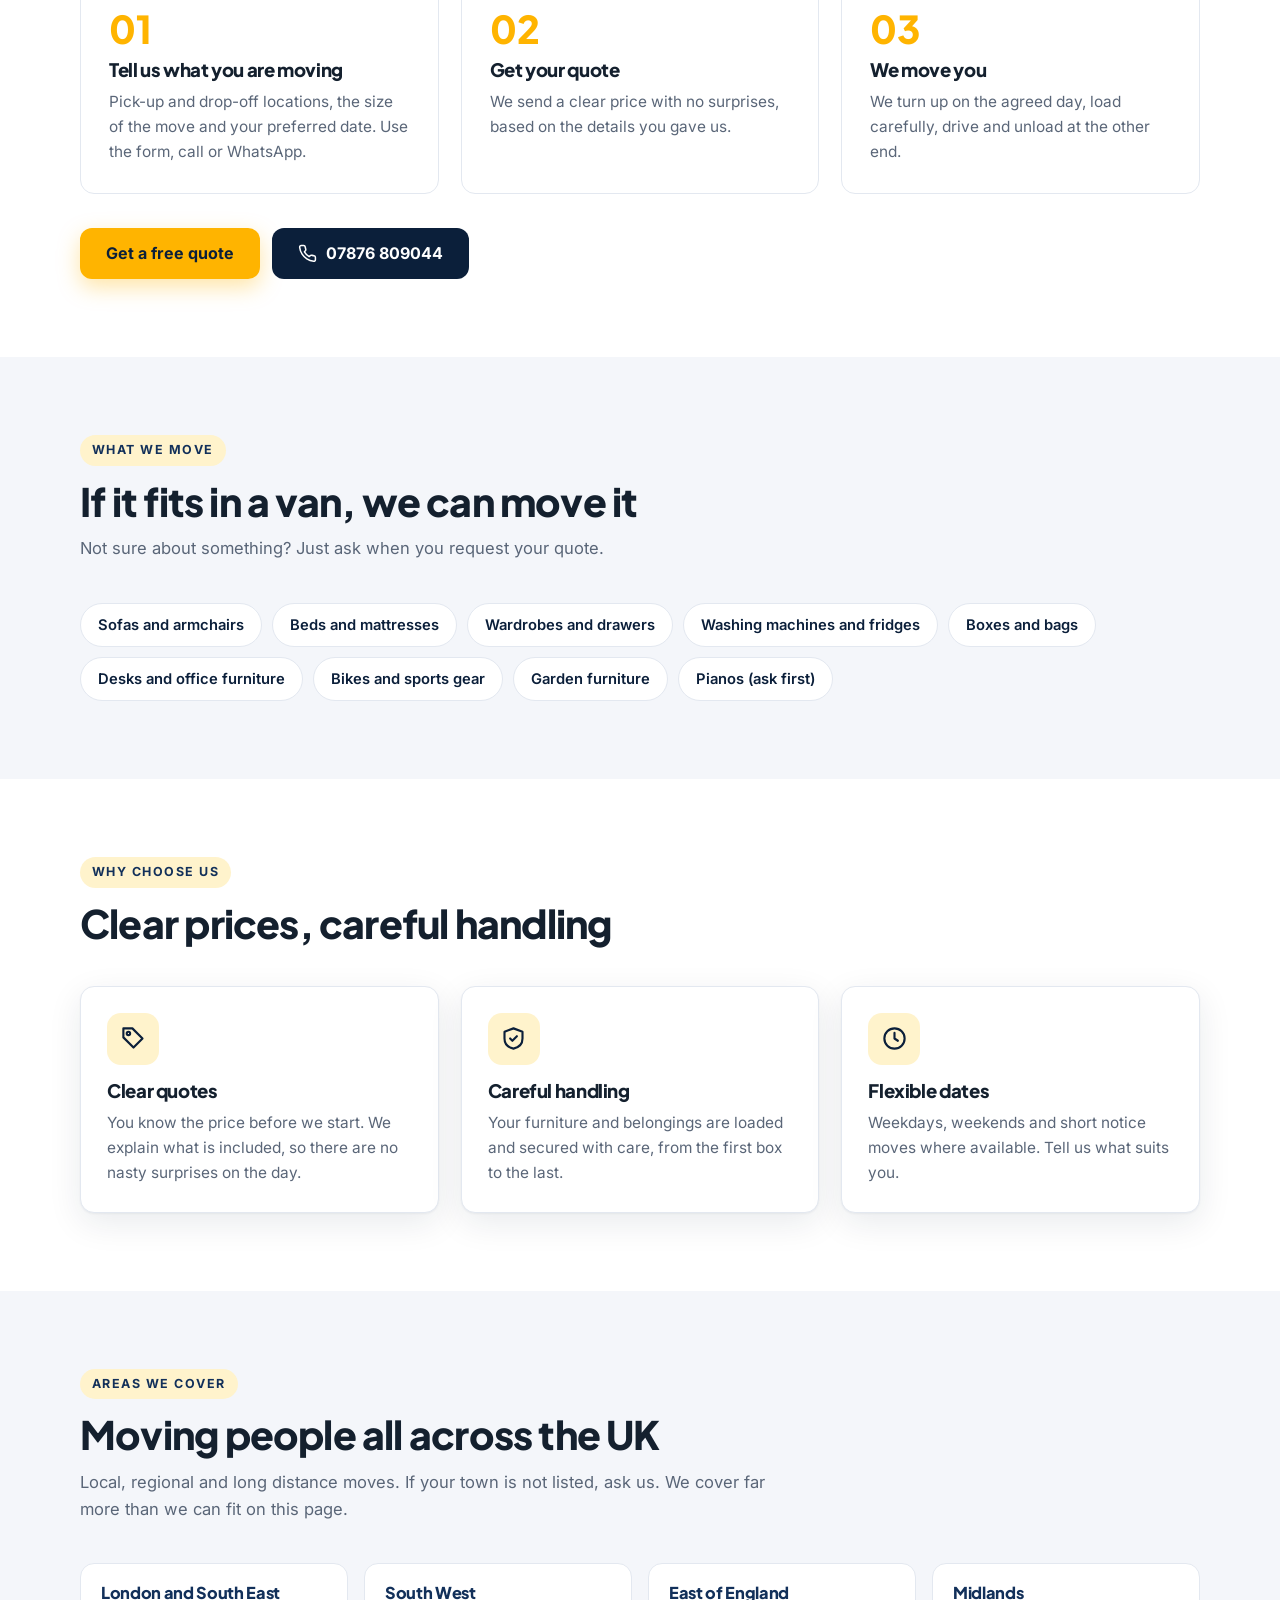
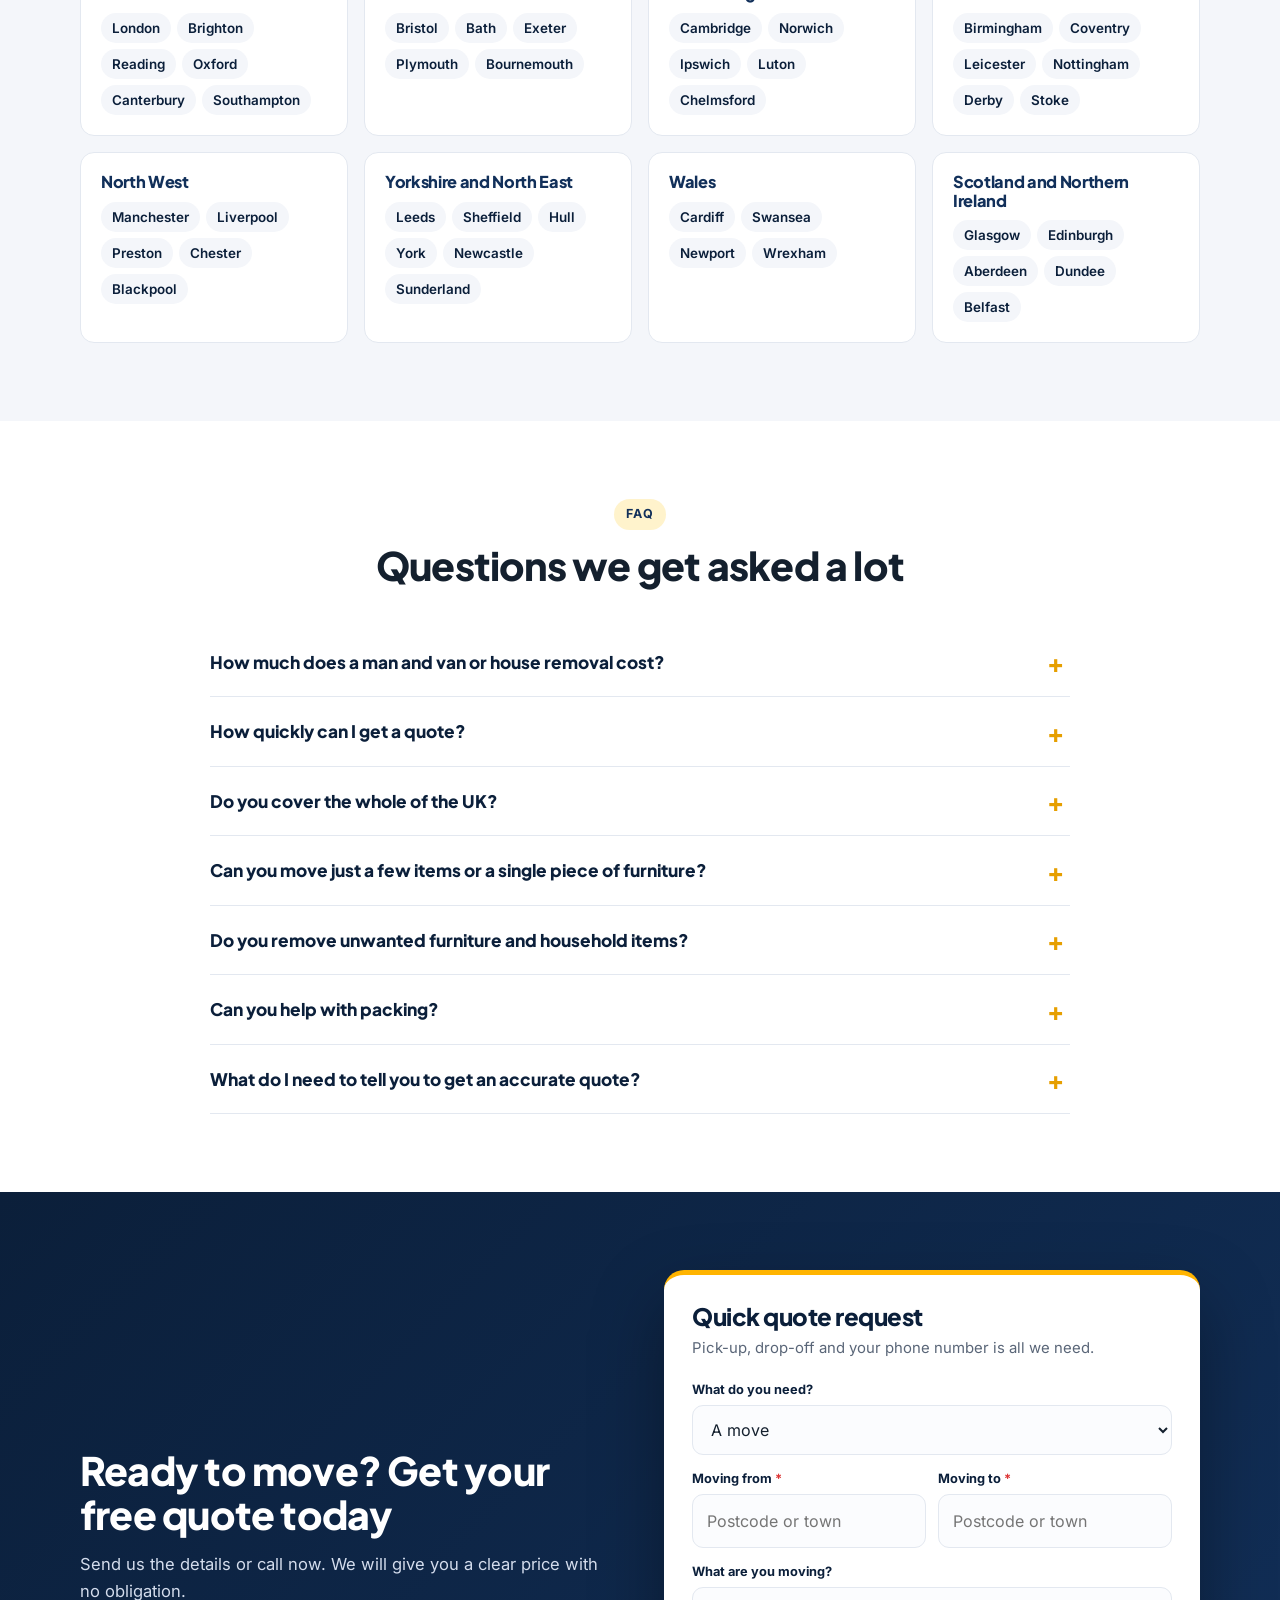
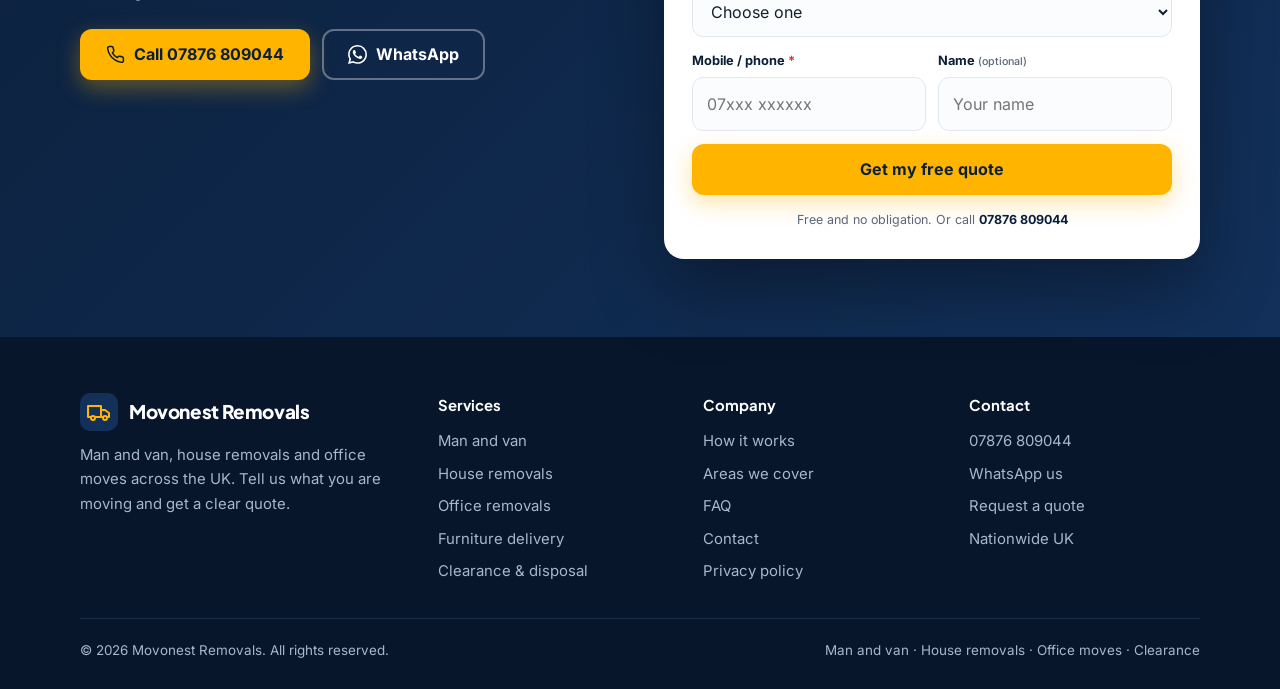
==== commit 81ca5db1: "Suprascriere fisiere" ====
--- a/index.html
+++ b/index.html
@@ -4,7 +4,7 @@
 <meta charset="UTF-8">
 <meta name="viewport" content="width=device-width, initial-scale=1">
 <title>Man and Van &amp; House Removals UK | Movonest Removals</title>
-<meta name="description" content="Man and van, house removals and office moves across the UK. Get a clear, free quote in minutes. Call, WhatsApp or fill in the form.">
+<meta name="description" content="Man and van, house removals, office moves and furniture clearance across the UK. Get a clear, free quote in minutes.">
 <link rel="canonical" href="https://movonestremovals.com/">
 <link rel="alternate" hreflang="en-GB" href="https://movonestremovals.com/">
 <link rel="alternate" hreflang="x-default" href="https://movonestremovals.com/">
@@ -14,7 +14,7 @@
 <meta property="og:locale" content="en_GB">
 <meta property="og:site_name" content="Movonest Removals">
 <meta property="og:title" content="Man and Van &amp; House Removals UK | Movonest Removals">
-<meta property="og:description" content="Man and van, house removals and office moves across the UK. Get a clear, free quote in minutes. Call, WhatsApp or fill in the form.">
+<meta property="og:description" content="Man and van, house removals, office moves and furniture clearance across the UK. Get a clear, free quote in minutes.">
 <meta property="og:url" content="https://movonestremovals.com/">
 <meta property="og:image" content="https://movonestremovals.com/assets/og-image.jpg">
 <meta property="og:image:width" content="1200">
@@ -22,7 +22,7 @@
 <meta property="og:image:alt" content="Movonest Removals: man and van, house removals and office moves across the UK">
 <meta name="twitter:card" content="summary_large_image">
 <meta name="twitter:title" content="Man and Van &amp; House Removals UK | Movonest Removals">
-<meta name="twitter:description" content="Man and van, house removals and office moves across the UK. Get a clear, free quote in minutes. Call, WhatsApp or fill in the form.">
+<meta name="twitter:description" content="Man and van, house removals, office moves and furniture clearance across the UK. Get a clear, free quote in minutes.">
 <meta name="twitter:image" content="https://movonestremovals.com/assets/og-image.jpg">
 <link rel="icon" href="favicon.svg" type="image/svg+xml">
 <link rel="apple-touch-icon" href="apple-touch-icon.png">
@@ -30,7 +30,7 @@
 <link rel="preload" href="assets/fonts/jakarta-800-latin.woff2" as="font" type="font/woff2" crossorigin>
 <link rel="stylesheet" href="assets/fonts.css">
 <link rel="stylesheet" href="assets/style.css">
-<script type="application/ld+json">{"@context": "https://schema.org", "@graph": [{"@type": "MovingCompany", "@id": "https://movonestremovals.com/#business", "name": "Movonest Removals", "url": "https://movonestremovals.com/", "description": "Man and van, house removals, office moves and furniture delivery across the UK.", "telephone": "+447876809044", "image": "https://movonestremovals.com/assets/og-image.jpg", "logo": "https://movonestremovals.com/assets/logo.png", "priceRange": "££", "areaServed": {"@type": "Country", "name": "United Kingdom"}, "contactPoint": {"@type": "ContactPoint", "telephone": "+447876809044", "contactType": "customer service", "areaServed": "GB", "availableLanguage": "English"}, "hasOfferCatalog": {"@type": "OfferCatalog", "name": "Removals services", "itemListElement": [{"@type": "Offer", "itemOffered": {"@type": "Service", "name": "Man and van", "url": "https://movonestremovals.com/man-and-van/"}}, {"@type": "Offer", "itemOffered": {"@type": "Service", "name": "House removals", "url": "https://movonestremovals.com/house-removals/"}}, {"@type": "Offer", "itemOffered": {"@type": "Service", "name": "Office and commercial moves", "url": "https://movonestremovals.com/office-removals/"}}, {"@type": "Offer", "itemOffered": {"@type": "Service", "name": "Furniture and single-item delivery", "url": "https://movonestremovals.com/furniture-delivery/"}}]}}, {"@type": "WebSite", "@id": "https://movonestremovals.com/#website", "url": "https://movonestremovals.com/", "name": "Movonest Removals", "inLanguage": "en-GB", "publisher": {"@id": "https://movonestremovals.com/#business"}}, {"@type": "FAQPage", "mainEntity": [{"@type": "Question", "name": "How much does a man and van or house removal cost?", "acceptedAnswer": {"@type": "Answer", "text": "The price depends on the distance, how much you are moving, access at both ends (stairs, lifts, parking), and the date. Send us the details through the form or call us and we will give you a clear quote."}}, {"@type": "Question", "name": "How quickly can I get a quote?", "acceptedAnswer": {"@type": "Answer", "text": "Fill in the form, call or message us on WhatsApp with your pick-up and drop-off locations and what you are moving. We will come back to you with a quote as soon as we have the details."}}, {"@type": "Question", "name": "Do you cover the whole of the UK?", "acceptedAnswer": {"@type": "Answer", "text": "Yes, we arrange moves across the UK. Tell us the pick-up and drop-off locations and we will confirm availability for your route, including longer distance moves."}}, {"@type": "Question", "name": "Can you move just a few items or a single piece of furniture?", "acceptedAnswer": {"@type": "Answer", "text": "Yes. We can collect and deliver a single item, a few pieces, or a full household. Small loads are quoted according to size and distance."}}, {"@type": "Question", "name": "Can you help with packing?", "acceptedAnswer": {"@type": "Answer", "text": "Yes, ask us about packing help when you request your quote and we will include it, so you know the full price in advance."}}, {"@type": "Question", "name": "What do I need to tell you to get an accurate quote?", "acceptedAnswer": {"@type": "Answer", "text": "Both postcodes, the number and size of large items, whether there are stairs or a lift, parking access, and your preferred date. The more you tell us, the more accurate the quote."}}]}]}</script>
+<script type="application/ld+json">{"@context": "https://schema.org", "@graph": [{"@type": "MovingCompany", "@id": "https://movonestremovals.com/#business", "name": "Movonest Removals", "url": "https://movonestremovals.com/", "description": "Man and van, house removals, office moves, furniture delivery and clearance across the UK.", "telephone": "+447876809044", "image": "https://movonestremovals.com/assets/og-image.jpg", "logo": "https://movonestremovals.com/assets/logo.png", "priceRange": "££", "areaServed": {"@type": "Country", "name": "United Kingdom"}, "contactPoint": {"@type": "ContactPoint", "telephone": "+447876809044", "contactType": "customer service", "areaServed": "GB", "availableLanguage": "English"}, "hasOfferCatalog": {"@type": "OfferCatalog", "name": "Removals services", "itemListElement": [{"@type": "Offer", "itemOffered": {"@type": "Service", "name": "Man and van", "url": "https://movonestremovals.com/man-and-van/"}}, {"@type": "Offer", "itemOffered": {"@type": "Service", "name": "House removals", "url": "https://movonestremovals.com/house-removals/"}}, {"@type": "Offer", "itemOffered": {"@type": "Service", "name": "Office and commercial moves", "url": "https://movonestremovals.com/office-removals/"}}, {"@type": "Offer", "itemOffered": {"@type": "Service", "name": "Furniture and single-item delivery", "url": "https://movonestremovals.com/furniture-delivery/"}}, {"@type": "Offer", "itemOffered": {"@type": "Service", "name": "Clearance, removal and disposal of unwanted furniture and household items"}}]}}, {"@type": "WebSite", "@id": "https://movonestremovals.com/#website", "url": "https://movonestremovals.com/", "name": "Movonest Removals", "inLanguage": "en-GB", "publisher": {"@id": "https://movonestremovals.com/#business"}}, {"@type": "FAQPage", "mainEntity": [{"@type": "Question", "name": "How much does a man and van or house removal cost?", "acceptedAnswer": {"@type": "Answer", "text": "The price depends on the distance, how much you are moving, access at both ends (stairs, lifts, parking), and the date. Send us the details through the form or call us and we will give you a clear quote."}}, {"@type": "Question", "name": "How quickly can I get a quote?", "acceptedAnswer": {"@type": "Answer", "text": "Fill in the form, call or message us on WhatsApp with your pick-up and drop-off locations and what you are moving. We will come back to you with a quote as soon as we have the details."}}, {"@type": "Question", "name": "Do you cover the whole of the UK?", "acceptedAnswer": {"@type": "Answer", "text": "Yes, we arrange moves across the UK. Tell us the pick-up and drop-off locations and we will confirm availability for your route, including longer distance moves."}}, {"@type": "Question", "name": "Can you move just a few items or a single piece of furniture?", "acceptedAnswer": {"@type": "Answer", "text": "Yes. We can collect and deliver a single item, a few pieces, or a full household. Small loads are quoted according to size and distance."}}, {"@type": "Question", "name": "Do you remove unwanted furniture and household items?", "acceptedAnswer": {"@type": "Answer", "text": "Yes. Our Clearance service collects and removes unwanted furniture and household items, taking care of the lifting, loading and disposal. You can book it on its own or add it to a move. Send us a list of the items with quantities, and photos if you can, so we can quote accurately."}}, {"@type": "Question", "name": "Can you help with packing?", "acceptedAnswer": {"@type": "Answer", "text": "Yes. Our Platinum service includes packing: we supply boxes and wardrobe boxes, pack your belongings and use packing material and bubble wrap, all included. Choose Platinum in the quote form and tell us roughly how many boxes you expect, or ask us when you request your quote so you know the full price in advance."}}, {"@type": "Question", "name": "What do I need to tell you to get an accurate quote?", "acceptedAnswer": {"@type": "Answer", "text": "Both postcodes, the number and size of large items, whether there are stairs or a lift, parking access, and your preferred date. The more you tell us, the more accurate the quote."}}]}]}</script>
 </head>
 <body>
 <div class="topbar"><div class="wrap"><span><b>Free, no-obligation quotes</b> · Nationwide UK</span><span>Call or WhatsApp: <b>07876 809044</b></span></div></div>
@@ -69,65 +69,109 @@
   <h2>Get your free quote</h2>
   <p class="fsub">Full address details help us quote accurately. It takes about 2 minutes.</p>
   <form data-wizard novalidate>
-    <div class="prog" aria-hidden="true"><i class="on"></i><i></i><i></i><i></i><i></i><i></i></div>
-    <div class="plabel">Step 1 of 6 · Pick-up address</div>
+    <div class="seg" role="radiogroup" aria-label="What do you need?">
+      <label><input type="radio" name="mode" value="move" checked><span>Move</span></label>
+      <label><input type="radio" name="mode" value="both"><span>Move + clearance</span></label>
+      <label><input type="radio" name="mode" value="clear"><span>Clearance only</span></label>
+    </div>
+    <div class="prog" aria-hidden="true"><i class="on"></i></div>
+    <div class="plabel">Step 1 · Where and when</div>
     <div class="ferr" role="alert"></div>
     <div class="fok" role="status"></div>
     <input class="hp" type="text" name="company" tabindex="-1" autocomplete="off" aria-hidden="true">
-    <div class="pane on"><h3 class="q">Where are we collecting from?</h3><div class="fgrid">
-      <div class="field"><label for="h-froma">Address (house number and street) <i>*</i></label><input id="h-froma" name="from_addr" type="text" autocomplete="off" placeholder="e.g. 12 High Street"></div>
-      <div class="f2">
-        <div class="field"><label for="h-fromfl">Flat / apartment no. <small>(if any)</small></label><input id="h-fromfl" name="from_flat" type="text" placeholder="e.g. 4"></div>
-        <div class="field"><label for="h-frompo">Postcode <i>*</i></label><input id="h-frompo" name="from_post" type="text" autocomplete="off" placeholder="e.g. M1 1AA"></div>
-      </div>
-      <div class="field"><label for="h-fromtw">Town / city</label><input id="h-fromtw" name="from_town" type="text" placeholder="e.g. Manchester"></div>
-      <div class="f2">
-        <div class="field"><label for="h-fromfo">Floor <i>*</i></label><select id="h-fromfo" name="from_floor"><option value="">Choose</option><option>Ground floor / house</option><option>1st floor</option><option>2nd floor</option><option>3rd floor</option><option>4th floor</option><option>5th floor</option><option>6th floor or higher</option></select></div>
-        <div class="field"><label for="h-fromli">Lift <i>*</i></label><select id="h-fromli" name="from_lift"><option value="">Choose</option><option>Yes, lift available</option><option>No lift</option><option>Not applicable (ground floor / house)</option></select></div>
-      </div>
-      <div class="field"><label for="h-fromdi">Distance from where the van can park to the door</label><select id="h-fromdi" name="from_dist"><option value="">Choose</option><option>Van can park at the door</option><option>Up to 10 m from the door</option><option>10 to 25 m</option><option>25 to 50 m</option><option>More than 50 m</option><option>Not sure</option></select></div>
+    <div class="pane on" data-k="where" data-modes="move both clear" data-label="Where and when">
+      <div class="pgroup">
+        <label class="fl" for="h-fromp"><span data-only="move both">Moving from</span><span data-only="clear">Collect from</span></label>
+        <div class="place"><input id="h-fromp" name="from_place" type="text" placeholder="Town or postcode" autocomplete="off" autocapitalize="off" spellcheck="false" role="combobox" aria-expanded="false" aria-autocomplete="list" aria-controls="h-froms"><ul id="h-froms" class="sug" role="listbox" hidden></ul></div>
+        <select name="from_type" aria-label="Property type"><option value="">Select property type</option><option>Studio / bedsit</option><option>Flat · 1 bed</option><option>Flat · 2 beds</option><option>Flat · 3+ beds</option><option>House · 1 bed</option><option>House · 2 beds</option><option>House · 3 beds</option><option>House · 4+ beds</option><option>Office or commercial</option><option>Storage unit</option><option>Other</option></select>
+      </div>
+      <div class="pgroup" data-only="move both">
+        <label class="fl" for="h-top">Moving to</label>
+        <div class="place"><input id="h-top" name="to_place" type="text" placeholder="Town or postcode" autocomplete="off" autocapitalize="off" spellcheck="false" role="combobox" aria-expanded="false" aria-autocomplete="list" aria-controls="h-tos"><ul id="h-tos" class="sug" role="listbox" hidden></ul></div>
+        <select name="to_type" aria-label="Property type"><option value="">Select property type</option><option>Studio / bedsit</option><option>Flat · 1 bed</option><option>Flat · 2 beds</option><option>Flat · 3+ beds</option><option>House · 1 bed</option><option>House · 2 beds</option><option>House · 3 beds</option><option>House · 4+ beds</option><option>Office or commercial</option><option>Storage unit</option><option>Other</option></select>
+      </div>
+      <div class="pgroup">
+        <label class="fl" for="h-db"><span data-only="move both">Moving date</span><span data-only="clear">Collection date</span></label>
+        <button id="h-db" type="button" class="datebtn" aria-haspopup="dialog"><span class="dtxt"><span class="dph" data-only="move both">When are you moving?</span><span class="dph" data-only="clear">When should we collect?</span><span class="dval"></span></span><svg width="20" height="20" viewBox="0 0 24 24" fill="none" stroke="currentColor" stroke-width="2" stroke-linecap="round" stroke-linejoin="round" aria-hidden="true"><rect x="3" y="4" width="18" height="17" rx="3"/><path d="M8 2v4M16 2v4M3 10h18"/></svg></button>
+        <input type="hidden" name="date">
+      </div>
+      <label class="opt chk"><input type="checkbox" name="nodate"><span>I don't have a date yet</span></label>
       <div class="wnav"><button class="btn btn-p" type="button" data-next>Next</button></div>
-    </div></div>
-    <div class="pane"><h3 class="q">Where are we delivering to?</h3><div class="fgrid">
-      <div class="field"><label for="h-toa">Address (house number and street) <i>*</i></label><input id="h-toa" name="to_addr" type="text" autocomplete="off" placeholder="e.g. 12 High Street"></div>
-      <div class="f2">
-        <div class="field"><label for="h-tofl">Flat / apartment no. <small>(if any)</small></label><input id="h-tofl" name="to_flat" type="text" placeholder="e.g. 4"></div>
-        <div class="field"><label for="h-topo">Postcode <i>*</i></label><input id="h-topo" name="to_post" type="text" autocomplete="off" placeholder="e.g. M1 1AA"></div>
-      </div>
-      <div class="field"><label for="h-totw">Town / city</label><input id="h-totw" name="to_town" type="text" placeholder="e.g. Manchester"></div>
-      <div class="f2">
-        <div class="field"><label for="h-tofo">Floor <i>*</i></label><select id="h-tofo" name="to_floor"><option value="">Choose</option><option>Ground floor / house</option><option>1st floor</option><option>2nd floor</option><option>3rd floor</option><option>4th floor</option><option>5th floor</option><option>6th floor or higher</option></select></div>
-        <div class="field"><label for="h-toli">Lift <i>*</i></label><select id="h-toli" name="to_lift"><option value="">Choose</option><option>Yes, lift available</option><option>No lift</option><option>Not applicable (ground floor / house)</option></select></div>
-      </div>
-      <div class="field"><label for="h-todi">Distance from where the van can park to the door</label><select id="h-todi" name="to_dist"><option value="">Choose</option><option>Van can park at the door</option><option>Up to 10 m from the door</option><option>10 to 25 m</option><option>25 to 50 m</option><option>More than 50 m</option><option>Not sure</option></select></div>
-      <div class="wnav"><button class="btn btn-o back" type="button" data-back>Back</button><button class="btn btn-p" type="button" data-next>Next</button></div>
-    </div></div>
-    <div class="pane"><h3 class="q">What are you moving?</h3>
-      <div class="opts"><label class="opt"><input type="radio" name="size" value="A few items / single item"><span>A few items / single item</span></label><label class="opt"><input type="radio" name="size" value="Studio or 1-bed flat"><span>Studio or 1-bed flat</span></label><label class="opt"><input type="radio" name="size" value="2-bed home"><span>2-bed home</span></label><label class="opt"><input type="radio" name="size" value="3-bed home or larger"><span>3-bed home or larger</span></label><label class="opt"><input type="radio" name="size" value="Office or commercial move"><span>Office or commercial move</span></label><label class="opt"><input type="radio" name="size" value="Not sure yet"><span>Not sure yet</span></label></div>
-      <p class="hint" style="margin-top:14px">Any large items? <small>(optional)</small></p>
-      <div class="opts"><label class="opt"><input type="checkbox" name="items" value="Sofa"><span>Sofa</span></label><label class="opt"><input type="checkbox" name="items" value="Bed / mattress"><span>Bed / mattress</span></label><label class="opt"><input type="checkbox" name="items" value="Wardrobe"><span>Wardrobe</span></label><label class="opt"><input type="checkbox" name="items" value="Fridge / washer"><span>Fridge / washer</span></label><label class="opt"><input type="checkbox" name="items" value="Boxes / bags"><span>Boxes / bags</span></label><label class="opt"><input type="checkbox" name="items" value="Desk / office"><span>Desk / office</span></label><label class="opt"><input type="checkbox" name="items" value="Bike"><span>Bike</span></label><label class="opt"><input type="checkbox" name="items" value="Other large items"><span>Other large items</span></label></div>
-      <div class="wnav"><button class="btn btn-o back" type="button" data-back>Back</button><button class="btn btn-p" type="button" data-next>Next</button></div>
-    </div>
-    <div class="pane"><h3 class="q">Choose your service</h3>
+    </div>
+    <div class="pane" data-k="inv" data-modes="move both" data-label="Your items">
+      <button type="button" class="sumbar" aria-expanded="false"><span>Your move summary</span><b class="sumn">0 items</b><i class="chev"></i></button>
+      <div class="sumpanel" hidden><ul class="sumlist"></ul><p class="sumempty">No items added yet.</p></div>
+      <h3 class="q">What are you moving?</h3>
+      <div class="srch">
+        <input type="search" class="isrch" name="item_search" placeholder="Search items, e.g. table" aria-label="Search items" autocomplete="off" autocapitalize="off" spellcheck="false">
+        <ul class="sug isug" hidden></ul>
+        <p class="sugmsg" role="status" aria-live="polite"></p>
+      </div>
+      <div class="cats"><div class="cat open" data-cat="bed"><button type="button" class="ah" aria-expanded="true"><span>Bedrooms</span><b class="cn"></b><i class="chev"></i></button><div class="ab" data-grp="inv"><div class="it" data-n="Double Bed &amp; Mattress"><span class="in">Double Bed &amp; Mattress</span><span class="qc"><button type="button" class="qm" aria-label="Remove one Double Bed &amp; Mattress">&minus;</button><input class="qn" type="number" min="0" max="99" value="0" inputmode="numeric" aria-label="Quantity of Double Bed &amp; Mattress"><button type="button" class="qp" aria-label="Add one Double Bed &amp; Mattress">+</button></span></div><div class="it" data-n="Kingsize Bed &amp; Mattress"><span class="in">Kingsize Bed &amp; Mattress</span><span class="qc"><button type="button" class="qm" aria-label="Remove one Kingsize Bed &amp; Mattress">&minus;</button><input class="qn" type="number" min="0" max="99" value="0" inputmode="numeric" aria-label="Quantity of Kingsize Bed &amp; Mattress"><button type="button" class="qp" aria-label="Add one Kingsize Bed &amp; Mattress">+</button></span></div><div class="it" data-n="Single Bed &amp; Mattress"><span class="in">Single Bed &amp; Mattress</span><span class="qc"><button type="button" class="qm" aria-label="Remove one Single Bed &amp; Mattress">&minus;</button><input class="qn" type="number" min="0" max="99" value="0" inputmode="numeric" aria-label="Quantity of Single Bed &amp; Mattress"><button type="button" class="qp" aria-label="Add one Single Bed &amp; Mattress">+</button></span></div><div class="it" data-n="Bunk Bed"><span class="in">Bunk Bed</span><span class="qc"><button type="button" class="qm" aria-label="Remove one Bunk Bed">&minus;</button><input class="qn" type="number" min="0" max="99" value="0" inputmode="numeric" aria-label="Quantity of Bunk Bed"><button type="button" class="qp" aria-label="Add one Bunk Bed">+</button></span></div><div class="it" data-n="Cot"><span class="in">Cot</span><span class="qc"><button type="button" class="qm" aria-label="Remove one Cot">&minus;</button><input class="qn" type="number" min="0" max="99" value="0" inputmode="numeric" aria-label="Quantity of Cot"><button type="button" class="qp" aria-label="Add one Cot">+</button></span></div><div class="it" data-n="Single Wardrobe"><span class="in">Single Wardrobe</span><span class="qc"><button type="button" class="qm" aria-label="Remove one Single Wardrobe">&minus;</button><input class="qn" type="number" min="0" max="99" value="0" inputmode="numeric" aria-label="Quantity of Single Wardrobe"><button type="button" class="qp" aria-label="Add one Single Wardrobe">+</button></span></div><div class="it" data-n="Double Wardrobe"><span class="in">Double Wardrobe</span><span class="qc"><button type="button" class="qm" aria-label="Remove one Double Wardrobe">&minus;</button><input class="qn" type="number" min="0" max="99" value="0" inputmode="numeric" aria-label="Quantity of Double Wardrobe"><button type="button" class="qp" aria-label="Add one Double Wardrobe">+</button></span></div><div class="it" data-n="Chest of Drawers"><span class="in">Chest of Drawers</span><span class="qc"><button type="button" class="qm" aria-label="Remove one Chest of Drawers">&minus;</button><input class="qn" type="number" min="0" max="99" value="0" inputmode="numeric" aria-label="Quantity of Chest of Drawers"><button type="button" class="qp" aria-label="Add one Chest of Drawers">+</button></span></div><div class="it" data-n="Bedside Table"><span class="in">Bedside Table</span><span class="qc"><button type="button" class="qm" aria-label="Remove one Bedside Table">&minus;</button><input class="qn" type="number" min="0" max="99" value="0" inputmode="numeric" aria-label="Quantity of Bedside Table"><button type="button" class="qp" aria-label="Add one Bedside Table">+</button></span></div><div class="it" data-n="Dressing Table"><span class="in">Dressing Table</span><span class="qc"><button type="button" class="qm" aria-label="Remove one Dressing Table">&minus;</button><input class="qn" type="number" min="0" max="99" value="0" inputmode="numeric" aria-label="Quantity of Dressing Table"><button type="button" class="qp" aria-label="Add one Dressing Table">+</button></span></div></div></div><div class="cat" data-cat="liv"><button type="button" class="ah" aria-expanded="false"><span>Living</span><b class="cn"></b><i class="chev"></i></button><div class="ab" data-grp="inv"><div class="it" data-n="2-Seater Sofa"><span class="in">2-Seater Sofa</span><span class="qc"><button type="button" class="qm" aria-label="Remove one 2-Seater Sofa">&minus;</button><input class="qn" type="number" min="0" max="99" value="0" inputmode="numeric" aria-label="Quantity of 2-Seater Sofa"><button type="button" class="qp" aria-label="Add one 2-Seater Sofa">+</button></span></div><div class="it" data-n="3-Seater Sofa"><span class="in">3-Seater Sofa</span><span class="qc"><button type="button" class="qm" aria-label="Remove one 3-Seater Sofa">&minus;</button><input class="qn" type="number" min="0" max="99" value="0" inputmode="numeric" aria-label="Quantity of 3-Seater Sofa"><button type="button" class="qp" aria-label="Add one 3-Seater Sofa">+</button></span></div><div class="it" data-n="Corner Sofa"><span class="in">Corner Sofa</span><span class="qc"><button type="button" class="qm" aria-label="Remove one Corner Sofa">&minus;</button><input class="qn" type="number" min="0" max="99" value="0" inputmode="numeric" aria-label="Quantity of Corner Sofa"><button type="button" class="qp" aria-label="Add one Corner Sofa">+</button></span></div><div class="it" data-n="Armchair"><span class="in">Armchair</span><span class="qc"><button type="button" class="qm" aria-label="Remove one Armchair">&minus;</button><input class="qn" type="number" min="0" max="99" value="0" inputmode="numeric" aria-label="Quantity of Armchair"><button type="button" class="qp" aria-label="Add one Armchair">+</button></span></div><div class="it" data-n="Coffee Table"><span class="in">Coffee Table</span><span class="qc"><button type="button" class="qm" aria-label="Remove one Coffee Table">&minus;</button><input class="qn" type="number" min="0" max="99" value="0" inputmode="numeric" aria-label="Quantity of Coffee Table"><button type="button" class="qp" aria-label="Add one Coffee Table">+</button></span></div><div class="it" data-n="Side Table"><span class="in">Side Table</span><span class="qc"><button type="button" class="qm" aria-label="Remove one Side Table">&minus;</button><input class="qn" type="number" min="0" max="99" value="0" inputmode="numeric" aria-label="Quantity of Side Table"><button type="button" class="qp" aria-label="Add one Side Table">+</button></span></div><div class="it" data-n="TV Stand"><span class="in">TV Stand</span><span class="qc"><button type="button" class="qm" aria-label="Remove one TV Stand">&minus;</button><input class="qn" type="number" min="0" max="99" value="0" inputmode="numeric" aria-label="Quantity of TV Stand"><button type="button" class="qp" aria-label="Add one TV Stand">+</button></span></div><div class="it" data-n="TV"><span class="in">TV</span><span class="qc"><button type="button" class="qm" aria-label="Remove one TV">&minus;</button><input class="qn" type="number" min="0" max="99" value="0" inputmode="numeric" aria-label="Quantity of TV"><button type="button" class="qp" aria-label="Add one TV">+</button></span></div><div class="it" data-n="Bookcase"><span class="in">Bookcase</span><span class="qc"><button type="button" class="qm" aria-label="Remove one Bookcase">&minus;</button><input class="qn" type="number" min="0" max="99" value="0" inputmode="numeric" aria-label="Quantity of Bookcase"><button type="button" class="qp" aria-label="Add one Bookcase">+</button></span></div><div class="it" data-n="Sideboard"><span class="in">Sideboard</span><span class="qc"><button type="button" class="qm" aria-label="Remove one Sideboard">&minus;</button><input class="qn" type="number" min="0" max="99" value="0" inputmode="numeric" aria-label="Quantity of Sideboard"><button type="button" class="qp" aria-label="Add one Sideboard">+</button></span></div><div class="it" data-n="Mirror"><span class="in">Mirror</span><span class="qc"><button type="button" class="qm" aria-label="Remove one Mirror">&minus;</button><input class="qn" type="number" min="0" max="99" value="0" inputmode="numeric" aria-label="Quantity of Mirror"><button type="button" class="qp" aria-label="Add one Mirror">+</button></span></div><div class="it" data-n="Rug"><span class="in">Rug</span><span class="qc"><button type="button" class="qm" aria-label="Remove one Rug">&minus;</button><input class="qn" type="number" min="0" max="99" value="0" inputmode="numeric" aria-label="Quantity of Rug"><button type="button" class="qp" aria-label="Add one Rug">+</button></span></div><div class="it" data-n="Lamp"><span class="in">Lamp</span><span class="qc"><button type="button" class="qm" aria-label="Remove one Lamp">&minus;</button><input class="qn" type="number" min="0" max="99" value="0" inputmode="numeric" aria-label="Quantity of Lamp"><button type="button" class="qp" aria-label="Add one Lamp">+</button></span></div></div></div><div class="cat" data-cat="kit"><button type="button" class="ah" aria-expanded="false"><span>Kitchen</span><b class="cn"></b><i class="chev"></i></button><div class="ab" data-grp="inv"><div class="it" data-n="Fridge Freezer"><span class="in">Fridge Freezer</span><span class="qc"><button type="button" class="qm" aria-label="Remove one Fridge Freezer">&minus;</button><input class="qn" type="number" min="0" max="99" value="0" inputmode="numeric" aria-label="Quantity of Fridge Freezer"><button type="button" class="qp" aria-label="Add one Fridge Freezer">+</button></span></div><div class="it" data-n="Under-counter Fridge"><span class="in">Under-counter Fridge</span><span class="qc"><button type="button" class="qm" aria-label="Remove one Under-counter Fridge">&minus;</button><input class="qn" type="number" min="0" max="99" value="0" inputmode="numeric" aria-label="Quantity of Under-counter Fridge"><button type="button" class="qp" aria-label="Add one Under-counter Fridge">+</button></span></div><div class="it" data-n="Washing Machine"><span class="in">Washing Machine</span><span class="qc"><button type="button" class="qm" aria-label="Remove one Washing Machine">&minus;</button><input class="qn" type="number" min="0" max="99" value="0" inputmode="numeric" aria-label="Quantity of Washing Machine"><button type="button" class="qp" aria-label="Add one Washing Machine">+</button></span></div><div class="it" data-n="Tumble Dryer"><span class="in">Tumble Dryer</span><span class="qc"><button type="button" class="qm" aria-label="Remove one Tumble Dryer">&minus;</button><input class="qn" type="number" min="0" max="99" value="0" inputmode="numeric" aria-label="Quantity of Tumble Dryer"><button type="button" class="qp" aria-label="Add one Tumble Dryer">+</button></span></div><div class="it" data-n="Dishwasher"><span class="in">Dishwasher</span><span class="qc"><button type="button" class="qm" aria-label="Remove one Dishwasher">&minus;</button><input class="qn" type="number" min="0" max="99" value="0" inputmode="numeric" aria-label="Quantity of Dishwasher"><button type="button" class="qp" aria-label="Add one Dishwasher">+</button></span></div><div class="it" data-n="Cooker"><span class="in">Cooker</span><span class="qc"><button type="button" class="qm" aria-label="Remove one Cooker">&minus;</button><input class="qn" type="number" min="0" max="99" value="0" inputmode="numeric" aria-label="Quantity of Cooker"><button type="button" class="qp" aria-label="Add one Cooker">+</button></span></div><div class="it" data-n="Microwave Oven"><span class="in">Microwave Oven</span><span class="qc"><button type="button" class="qm" aria-label="Remove one Microwave Oven">&minus;</button><input class="qn" type="number" min="0" max="99" value="0" inputmode="numeric" aria-label="Quantity of Microwave Oven"><button type="button" class="qp" aria-label="Add one Microwave Oven">+</button></span></div><div class="it" data-n="Kitchen Table"><span class="in">Kitchen Table</span><span class="qc"><button type="button" class="qm" aria-label="Remove one Kitchen Table">&minus;</button><input class="qn" type="number" min="0" max="99" value="0" inputmode="numeric" aria-label="Quantity of Kitchen Table"><button type="button" class="qp" aria-label="Add one Kitchen Table">+</button></span></div><div class="it" data-n="4 Seater Dining Table"><span class="in">4 Seater Dining Table</span><span class="qc"><button type="button" class="qm" aria-label="Remove one 4 Seater Dining Table">&minus;</button><input class="qn" type="number" min="0" max="99" value="0" inputmode="numeric" aria-label="Quantity of 4 Seater Dining Table"><button type="button" class="qp" aria-label="Add one 4 Seater Dining Table">+</button></span></div><div class="it" data-n="6 Seater Dining Table"><span class="in">6 Seater Dining Table</span><span class="qc"><button type="button" class="qm" aria-label="Remove one 6 Seater Dining Table">&minus;</button><input class="qn" type="number" min="0" max="99" value="0" inputmode="numeric" aria-label="Quantity of 6 Seater Dining Table"><button type="button" class="qp" aria-label="Add one 6 Seater Dining Table">+</button></span></div><div class="it" data-n="Dining Chair"><span class="in">Dining Chair</span><span class="qc"><button type="button" class="qm" aria-label="Remove one Dining Chair">&minus;</button><input class="qn" type="number" min="0" max="99" value="0" inputmode="numeric" aria-label="Quantity of Dining Chair"><button type="button" class="qp" aria-label="Add one Dining Chair">+</button></span></div><div class="it" data-n="Bin"><span class="in">Bin</span><span class="qc"><button type="button" class="qm" aria-label="Remove one Bin">&minus;</button><input class="qn" type="number" min="0" max="99" value="0" inputmode="numeric" aria-label="Quantity of Bin"><button type="button" class="qp" aria-label="Add one Bin">+</button></span></div><div class="it" data-n="Ironing Board"><span class="in">Ironing Board</span><span class="qc"><button type="button" class="qm" aria-label="Remove one Ironing Board">&minus;</button><input class="qn" type="number" min="0" max="99" value="0" inputmode="numeric" aria-label="Quantity of Ironing Board"><button type="button" class="qp" aria-label="Add one Ironing Board">+</button></span></div></div></div><div class="cat" data-cat="bat"><button type="button" class="ah" aria-expanded="false"><span>Bathroom</span><b class="cn"></b><i class="chev"></i></button><div class="ab" data-grp="inv"><div class="it" data-n="Bathroom Cabinet"><span class="in">Bathroom Cabinet</span><span class="qc"><button type="button" class="qm" aria-label="Remove one Bathroom Cabinet">&minus;</button><input class="qn" type="number" min="0" max="99" value="0" inputmode="numeric" aria-label="Quantity of Bathroom Cabinet"><button type="button" class="qp" aria-label="Add one Bathroom Cabinet">+</button></span></div><div class="it" data-n="Laundry Basket"><span class="in">Laundry Basket</span><span class="qc"><button type="button" class="qm" aria-label="Remove one Laundry Basket">&minus;</button><input class="qn" type="number" min="0" max="99" value="0" inputmode="numeric" aria-label="Quantity of Laundry Basket"><button type="button" class="qp" aria-label="Add one Laundry Basket">+</button></span></div><div class="it" data-n="Towel Rail"><span class="in">Towel Rail</span><span class="qc"><button type="button" class="qm" aria-label="Remove one Towel Rail">&minus;</button><input class="qn" type="number" min="0" max="99" value="0" inputmode="numeric" aria-label="Quantity of Towel Rail"><button type="button" class="qp" aria-label="Add one Towel Rail">+</button></span></div><div class="it" data-n="Storage Unit"><span class="in">Storage Unit</span><span class="qc"><button type="button" class="qm" aria-label="Remove one Storage Unit">&minus;</button><input class="qn" type="number" min="0" max="99" value="0" inputmode="numeric" aria-label="Quantity of Storage Unit"><button type="button" class="qp" aria-label="Add one Storage Unit">+</button></span></div><div class="it" data-n="Weighing Scales"><span class="in">Weighing Scales</span><span class="qc"><button type="button" class="qm" aria-label="Remove one Weighing Scales">&minus;</button><input class="qn" type="number" min="0" max="99" value="0" inputmode="numeric" aria-label="Quantity of Weighing Scales"><button type="button" class="qp" aria-label="Add one Weighing Scales">+</button></span></div></div></div><div class="cat hl" data-cat="box"><button type="button" class="ah" aria-expanded="false"><span>Boxes &amp; Bags</span><b class="cn"></b><i class="chev"></i></button><div class="ab" data-grp="inv"><div class="it" data-n="Large Box"><span class="in">Large Box</span><span class="qc"><button type="button" class="qm" aria-label="Remove one Large Box">&minus;</button><input class="qn" type="number" min="0" max="99" value="0" inputmode="numeric" aria-label="Quantity of Large Box"><button type="button" class="qp" aria-label="Add one Large Box">+</button></span></div><div class="it" data-n="Medium Box"><span class="in">Medium Box</span><span class="qc"><button type="button" class="qm" aria-label="Remove one Medium Box">&minus;</button><input class="qn" type="number" min="0" max="99" value="0" inputmode="numeric" aria-label="Quantity of Medium Box"><button type="button" class="qp" aria-label="Add one Medium Box">+</button></span></div><div class="it" data-n="Small Box"><span class="in">Small Box</span><span class="qc"><button type="button" class="qm" aria-label="Remove one Small Box">&minus;</button><input class="qn" type="number" min="0" max="99" value="0" inputmode="numeric" aria-label="Quantity of Small Box"><button type="button" class="qp" aria-label="Add one Small Box">+</button></span></div><div class="it" data-n="Wardrobe Box"><span class="in">Wardrobe Box</span><span class="qc"><button type="button" class="qm" aria-label="Remove one Wardrobe Box">&minus;</button><input class="qn" type="number" min="0" max="99" value="0" inputmode="numeric" aria-label="Quantity of Wardrobe Box"><button type="button" class="qp" aria-label="Add one Wardrobe Box">+</button></span></div><div class="it" data-n="Suitcase"><span class="in">Suitcase</span><span class="qc"><button type="button" class="qm" aria-label="Remove one Suitcase">&minus;</button><input class="qn" type="number" min="0" max="99" value="0" inputmode="numeric" aria-label="Quantity of Suitcase"><button type="button" class="qp" aria-label="Add one Suitcase">+</button></span></div><div class="it" data-n="Bin Bag"><span class="in">Bin Bag</span><span class="qc"><button type="button" class="qm" aria-label="Remove one Bin Bag">&minus;</button><input class="qn" type="number" min="0" max="99" value="0" inputmode="numeric" aria-label="Quantity of Bin Bag"><button type="button" class="qp" aria-label="Add one Bin Bag">+</button></span></div></div></div><div class="cat" data-cat="oth"><button type="button" class="ah" aria-expanded="false"><span>Garden, Office &amp; Other</span><b class="cn"></b><i class="chev"></i></button><div class="ab" data-grp="inv"><div class="it" data-n="Desk"><span class="in">Desk</span><span class="qc"><button type="button" class="qm" aria-label="Remove one Desk">&minus;</button><input class="qn" type="number" min="0" max="99" value="0" inputmode="numeric" aria-label="Quantity of Desk"><button type="button" class="qp" aria-label="Add one Desk">+</button></span></div><div class="it" data-n="Office Chair"><span class="in">Office Chair</span><span class="qc"><button type="button" class="qm" aria-label="Remove one Office Chair">&minus;</button><input class="qn" type="number" min="0" max="99" value="0" inputmode="numeric" aria-label="Quantity of Office Chair"><button type="button" class="qp" aria-label="Add one Office Chair">+</button></span></div><div class="it" data-n="Filing Cabinet"><span class="in">Filing Cabinet</span><span class="qc"><button type="button" class="qm" aria-label="Remove one Filing Cabinet">&minus;</button><input class="qn" type="number" min="0" max="99" value="0" inputmode="numeric" aria-label="Quantity of Filing Cabinet"><button type="button" class="qp" aria-label="Add one Filing Cabinet">+</button></span></div><div class="it" data-n="Bicycle"><span class="in">Bicycle</span><span class="qc"><button type="button" class="qm" aria-label="Remove one Bicycle">&minus;</button><input class="qn" type="number" min="0" max="99" value="0" inputmode="numeric" aria-label="Quantity of Bicycle"><button type="button" class="qp" aria-label="Add one Bicycle">+</button></span></div><div class="it" data-n="Exercise Machine"><span class="in">Exercise Machine</span><span class="qc"><button type="button" class="qm" aria-label="Remove one Exercise Machine">&minus;</button><input class="qn" type="number" min="0" max="99" value="0" inputmode="numeric" aria-label="Quantity of Exercise Machine"><button type="button" class="qp" aria-label="Add one Exercise Machine">+</button></span></div><div class="it" data-n="Garden Table"><span class="in">Garden Table</span><span class="qc"><button type="button" class="qm" aria-label="Remove one Garden Table">&minus;</button><input class="qn" type="number" min="0" max="99" value="0" inputmode="numeric" aria-label="Quantity of Garden Table"><button type="button" class="qp" aria-label="Add one Garden Table">+</button></span></div><div class="it" data-n="Garden Chair"><span class="in">Garden Chair</span><span class="qc"><button type="button" class="qm" aria-label="Remove one Garden Chair">&minus;</button><input class="qn" type="number" min="0" max="99" value="0" inputmode="numeric" aria-label="Quantity of Garden Chair"><button type="button" class="qp" aria-label="Add one Garden Chair">+</button></span></div><div class="it" data-n="BBQ"><span class="in">BBQ</span><span class="qc"><button type="button" class="qm" aria-label="Remove one BBQ">&minus;</button><input class="qn" type="number" min="0" max="99" value="0" inputmode="numeric" aria-label="Quantity of BBQ"><button type="button" class="qp" aria-label="Add one BBQ">+</button></span></div><div class="it" data-n="Lawn Mower"><span class="in">Lawn Mower</span><span class="qc"><button type="button" class="qm" aria-label="Remove one Lawn Mower">&minus;</button><input class="qn" type="number" min="0" max="99" value="0" inputmode="numeric" aria-label="Quantity of Lawn Mower"><button type="button" class="qp" aria-label="Add one Lawn Mower">+</button></span></div><div class="it" data-n="Ladder"><span class="in">Ladder</span><span class="qc"><button type="button" class="qm" aria-label="Remove one Ladder">&minus;</button><input class="qn" type="number" min="0" max="99" value="0" inputmode="numeric" aria-label="Quantity of Ladder"><button type="button" class="qp" aria-label="Add one Ladder">+</button></span></div></div></div><div class="cat custcat" data-cat="cust" hidden><button type="button" class="ah" aria-expanded="false"><span>Items you added</span><b class="cn"></b><i class="chev"></i></button><div class="ab custbody" data-grp="inv"></div></div></div>
+      <p class="hint" style="margin-top:12px">Can't find something? Search for it and add it as your own item. Tell us about any changes before your move and we will update your quote.</p>
+      <div class="wnav"><button class="btn btn-o back" type="button" data-back>Back</button><button class="btn btn-p" type="button" data-next>Next</button></div>
+    </div>
+    <div class="pane" data-k="service" data-modes="move both" data-label="Choose your service"><h3 class="q">Choose your service</h3>
       <div class="opts one">
         <label class="opt"><input type="radio" name="service" value="Basic - you carry, we drive" checked><span><b>Basic</b><em>Van and driver. You pack, carry and load your items; we drive and deliver.</em></span></label>
         <label class="opt"><input type="radio" name="service" value="Premium - full service, we carry everything"><span><b>Premium · Full service</b><em>Our crew dismantles your furniture and carries everything out, loads, drives, unloads and carries it in.</em></span></label>
+        <label class="opt"><input type="radio" name="service" value="Platinum - full service with packing, materials included"><span><b>Platinum · Packing included</b><em>Everything in Premium, plus we pack your belongings for you. Boxes, wardrobe boxes, packing material and bubble wrap are included.</em></span></label>
+      </div>
+      <div class="pack" data-grp="pack" hidden>
+        <p class="packt">Packing: roughly how many boxes will we need to supply and pack? <small>(optional)</small></p>
+        <div class="it" data-n="Large Box"><span class="in">Large Box</span><span class="qc"><button type="button" class="qm" aria-label="Remove one Large Box">&minus;</button><input class="qn" type="number" min="0" max="99" value="0" inputmode="numeric" aria-label="Quantity of Large Box"><button type="button" class="qp" aria-label="Add one Large Box">+</button></span></div><div class="it" data-n="Medium Box"><span class="in">Medium Box</span><span class="qc"><button type="button" class="qm" aria-label="Remove one Medium Box">&minus;</button><input class="qn" type="number" min="0" max="99" value="0" inputmode="numeric" aria-label="Quantity of Medium Box"><button type="button" class="qp" aria-label="Add one Medium Box">+</button></span></div><div class="it" data-n="Small Box"><span class="in">Small Box</span><span class="qc"><button type="button" class="qm" aria-label="Remove one Small Box">&minus;</button><input class="qn" type="number" min="0" max="99" value="0" inputmode="numeric" aria-label="Quantity of Small Box"><button type="button" class="qp" aria-label="Add one Small Box">+</button></span></div><div class="it" data-n="Wardrobe Box"><span class="in">Wardrobe Box</span><span class="qc"><button type="button" class="qm" aria-label="Remove one Wardrobe Box">&minus;</button><input class="qn" type="number" min="0" max="99" value="0" inputmode="numeric" aria-label="Quantity of Wardrobe Box"><button type="button" class="qp" aria-label="Add one Wardrobe Box">+</button></span></div>
+        <p class="hint" style="margin:8px 0 0">Packing material and bubble wrap are included. Not sure? Leave it blank and we will estimate with you.</p>
       </div>
       <p class="hint" style="margin-top:12px">Not sure? Pick one now and we will confirm the details with you.</p>
       <div class="wnav"><button class="btn btn-o back" type="button" data-back>Back</button><button class="btn btn-p" type="button" data-next>Next</button></div>
     </div>
-    <div class="pane"><div class="fgrid">
-      <div class="field"><label for="h-d">Moving date <small>(optional)</small></label><input id="h-d" name="date" type="date"></div>
-      <label class="opt"><input type="checkbox" name="flex" value="1"><span>My dates are flexible</span></label>
-      <div class="field"><label for="h-m">Anything else we should know? <small>(optional)</small></label><textarea id="h-m" name="message" rows="3" placeholder="Parking restrictions, fragile or very heavy items..."></textarea></div>
+    <div class="pane" data-k="clear" data-modes="both clear" data-label="Items to remove"><h3 class="q">What would you like us to remove?</h3>
+      <p class="hint" data-only="both">We will take these away from your pick-up address, in addition to your move.</p>
+      <div class="irow ih" aria-hidden="true"><span>Item</span><span>Qty</span><span></span></div>
+      <div class="irows"><div class="irow"><div class="field"><input name="ci_name" type="text" list="h-dl" placeholder="Item, e.g. Sofa" autocomplete="off" aria-label="Item"></div><div class="field"><input name="ci_qty" type="number" min="1" max="99" value="1" inputmode="numeric" aria-label="Quantity"></div><button class="rm" type="button" aria-label="Remove item">&times;</button></div></div>
+      <datalist id="h-dl"><option value="Sofa"><option value="Armchair"><option value="Bed frame"><option value="Mattress"><option value="Wardrobe"><option value="Chest of drawers"><option value="Table"><option value="Chairs"><option value="Desk"><option value="Fridge or freezer"><option value="Washing machine"><option value="Cooker"><option value="TV"><option value="Carpet or rug"><option value="Boxes or bags"><option value="Garden furniture"><option value="Mixed household items"></datalist>
+      <button class="addrow" type="button">+ Add another item</button>
+      <div class="field" style="margin-top:14px"><label for="h-cn">Anything else we should know? <small>(optional)</small></label><textarea id="h-cn" name="clear_notes" rows="2" placeholder="e.g. items are in the garage, up two flights of stairs..."></textarea></div>
+      <p class="hint" style="margin-top:14px">Photos help us price a clearance accurately. After you send your request, you will see a button to send them to us on WhatsApp.</p>
+      <p class="hint">Hazardous items (for example asbestos, chemicals, gas bottles or paint) need to be checked with us first.</p>
+      
+      <div class="wnav"><button class="btn btn-o back" type="button" data-back>Back</button><button class="btn btn-p" type="button" data-next>Next</button></div>
+    </div>
+    <div class="pane" data-k="from" data-modes="move both clear" data-label="Pick-up address" data-label-clear="Collection address"><h3 class="q"><span data-only="move both">Pick-up address</span><span data-only="clear">Where are the items to be removed from?</span></h3><div class="fgrid">
+      <div class="field"><label for="h-froma">Address (house number and street) <i>*</i></label><input id="h-froma" name="from_addr" type="text" autocomplete="off" placeholder="e.g. 12 High Street"></div>
+      <div class="f2">
+        <div class="field"><label for="h-fromfl">Flat / apartment no. <small>(if any)</small></label><input id="h-fromfl" name="from_flat" type="text" placeholder="e.g. 4"></div>
+        <div class="field"><label for="h-frompo">Postcode <i>*</i></label><input id="h-frompo" name="from_post" type="text" autocomplete="off" placeholder="e.g. M1 1AA"></div>
+      </div>
+      <div class="field"><label for="h-fromtw">Town / city</label><input id="h-fromtw" name="from_town" type="text" placeholder="e.g. Manchester"></div>
+      <div class="f2">
+        <div class="field"><label for="h-fromfo">Floor <i>*</i></label><select id="h-fromfo" name="from_floor"><option value="">Choose</option><option>Ground floor / house</option><option>1st floor</option><option>2nd floor</option><option>3rd floor</option><option>4th floor</option><option>5th floor</option><option>6th floor or higher</option></select></div>
+        <div class="field"><label for="h-fromli">Lift <i>*</i></label><select id="h-fromli" name="from_lift"><option value="">Choose</option><option>Yes, lift available</option><option>No lift</option><option>Not applicable (ground floor / house)</option></select></div>
+      </div>
+      <div class="field"><label for="h-fromdi">Distance from where the van can park to the door</label><select id="h-fromdi" name="from_dist"><option value="">Choose</option><option>Van can park at the door</option><option>Up to 10 m from the door</option><option>10 to 25 m</option><option>25 to 50 m</option><option>More than 50 m</option><option>Not sure</option></select></div>
       <div class="wnav"><button class="btn btn-o back" type="button" data-back>Back</button><button class="btn btn-p" type="button" data-next>Next</button></div>
     </div></div>
-    <div class="pane"><div class="fgrid">
+    <div class="pane" data-k="to" data-modes="move both" data-label="Delivery address"><h3 class="q">Delivery address</h3><div class="fgrid">
+      <div class="field"><label for="h-toa">Address (house number and street) <i>*</i></label><input id="h-toa" name="to_addr" type="text" autocomplete="off" placeholder="e.g. 12 High Street"></div>
+      <div class="f2">
+        <div class="field"><label for="h-tofl">Flat / apartment no. <small>(if any)</small></label><input id="h-tofl" name="to_flat" type="text" placeholder="e.g. 4"></div>
+        <div class="field"><label for="h-topo">Postcode <i>*</i></label><input id="h-topo" name="to_post" type="text" autocomplete="off" placeholder="e.g. M1 1AA"></div>
+      </div>
+      <div class="field"><label for="h-totw">Town / city</label><input id="h-totw" name="to_town" type="text" placeholder="e.g. Manchester"></div>
+      <div class="f2">
+        <div class="field"><label for="h-tofo">Floor <i>*</i></label><select id="h-tofo" name="to_floor"><option value="">Choose</option><option>Ground floor / house</option><option>1st floor</option><option>2nd floor</option><option>3rd floor</option><option>4th floor</option><option>5th floor</option><option>6th floor or higher</option></select></div>
+        <div class="field"><label for="h-toli">Lift <i>*</i></label><select id="h-toli" name="to_lift"><option value="">Choose</option><option>Yes, lift available</option><option>No lift</option><option>Not applicable (ground floor / house)</option></select></div>
+      </div>
+      <div class="field"><label for="h-todi">Distance from where the van can park to the door</label><select id="h-todi" name="to_dist"><option value="">Choose</option><option>Van can park at the door</option><option>Up to 10 m from the door</option><option>10 to 25 m</option><option>25 to 50 m</option><option>More than 50 m</option><option>Not sure</option></select></div>
+      <div class="wnav"><button class="btn btn-o back" type="button" data-back>Back</button><button class="btn btn-p" type="button" data-next>Next</button></div>
+    </div></div>
+    <div class="pane" data-k="contact" data-modes="move both clear" data-label="Your details"><div class="fgrid">
       <div class="field"><label for="h-p">Mobile / phone <i>*</i></label><input id="h-p" name="phone" type="tel" inputmode="tel" autocomplete="tel" placeholder="07xxx xxxxxx"></div>
       <div class="f2">
         <div class="field"><label for="h-n">Name <small>(optional)</small></label><input id="h-n" name="name" type="text" autocomplete="name" placeholder="Your name"></div>
         <div class="field"><label for="h-e">Email <small>(optional)</small></label><input id="h-e" name="email" type="email" autocomplete="email" placeholder="you@email.com"></div>
       </div>
+      <div class="field"><label for="h-m">Anything else we should know? <small>(optional)</small></label><textarea id="h-m" name="message" rows="3" placeholder="Parking restrictions, fragile or very heavy items..."></textarea></div>
       <div class="wnav"><button class="btn btn-o back" type="button" data-back>Back</button><button class="btn btn-p" type="submit">Get my free quote</button></div>
       <p class="fnote">Free and no obligation. Or call <a href="tel:+447876809044">07876 809044</a></p>
     </div></div>
@@ -148,10 +192,12 @@
 </div></section>
 
 <section class="soft" id="service-levels"><div class="wrap">
-<div class="sec-head rv"><span class="kicker">Choose your service</span><h2>Basic or Premium: you decide how much help you need</h2><p>Same van, same team. The difference is who does the heavy lifting.</p></div>
-<div class="grid2">
-<div class="card rv"><h3>Basic</h3><p>Van and driver. You pack, carry and load your items, we drive them to the new address and you unload. A simple, budget-friendly option for smaller moves.</p><ul style="margin:14px 0 0 18px;color:var(--muted);font-size:.95rem"><li>Van and driver</li><li>You handle the loading and carrying</li><li>Good for a few items or when you have helpers</li></ul><a class="btn btn-o" style="margin-top:20px" href="#quote">Get a Basic quote</a></div>
-<div class="card rv" style="border-color:var(--amber)"><h3>Premium · Full service</h3><p>We do it all. Our crew dismantles your furniture, carries everything out, loads the van, drives, unloads and carries it all in at the other end.</p><ul style="margin:14px 0 0 18px;color:var(--muted);font-size:.95rem"><li>Furniture dismantling</li><li>Crew carries everything out and in</li><li>Best for whole-house and heavy-furniture moves</li></ul><a class="btn btn-p" style="margin-top:20px" href="#quote">Get a Premium quote</a></div>
+<div class="sec-head rv"><span class="kicker">Choose your service</span><h2>Basic, Premium, Platinum or Clearance: you decide what you need</h2><p>Move with as much or as little help as you like, or book a clearance to get rid of what you no longer need. You can also add a clearance to any move.</p></div>
+<div class="grid4">
+<div class="card lv rv"><h3>Basic</h3><p>Van and driver. You pack, carry and load your items, we drive them to the new address and you unload. A simple, budget-friendly option for smaller moves.</p><ul><li>Van and driver</li><li>You handle the loading and carrying</li><li>Good for a few items or when you have helpers</li></ul><a class="btn btn-o" href="#quote" data-svc="move" data-level="Basic">Get a Basic quote</a></div>
+<div class="card lv rv" style="border-color:var(--amber)"><h3>Premium · Full service</h3><p>We do it all. Our crew dismantles your furniture, carries everything out, loads the van, drives, unloads and carries it all in at the other end.</p><ul><li>Furniture dismantling</li><li>Crew carries everything out and in</li><li>Best for whole-house and heavy-furniture moves</li></ul><a class="btn btn-p" href="#quote" data-svc="move" data-level="Premium">Get a Premium quote</a></div>
+<div class="card lv plat rv"><h3>Platinum · Packing included</h3><p>Everything in Premium, plus we pack for you. Boxes, wardrobe boxes, packing material and bubble wrap are all included.</p><ul><li>We supply boxes and wardrobe boxes</li><li>Careful packing of your belongings</li><li>Packing material and bubble wrap included</li></ul><a class="btn btn-p" href="#quote" data-svc="move" data-level="Platinum">Get a Platinum quote</a></div>
+<div class="card lv rv"><h3>Clearance · Removal &amp; Disposal</h3><p>We collect and remove unwanted furniture and household items, taking care of the lifting, loading and disposal.</p><ul><li>Lifting, loading and disposal handled for you</li><li>Book on its own or add it to a move</li><li>Send a list and photos for an accurate quote</li></ul><a class="btn btn-d" href="#quote" data-svc="clear">Get a Clearance quote</a></div>
 </div>
 </div></section>
 
@@ -185,7 +231,7 @@
 
 <section id="faq"><div class="wrap">
 <div class="sec-head rv" style="margin-inline:auto;text-align:center"><span class="kicker">FAQ</span><h2>Questions we get asked a lot</h2></div>
-<div class="acc"><div class="acc-i"><button class="acc-q" aria-expanded="false">How much does a man and van or house removal cost?</button><div class="acc-a"><div>The price depends on the distance, how much you are moving, access at both ends (stairs, lifts, parking), and the date. Send us the details through the form or call us and we will give you a clear quote.</div></div></div><div class="acc-i"><button class="acc-q" aria-expanded="false">How quickly can I get a quote?</button><div class="acc-a"><div>Fill in the form, call or message us on WhatsApp with your pick-up and drop-off locations and what you are moving. We will come back to you with a quote as soon as we have the details.</div></div></div><div class="acc-i"><button class="acc-q" aria-expanded="false">Do you cover the whole of the UK?</button><div class="acc-a"><div>Yes, we arrange moves across the UK. Tell us the pick-up and drop-off locations and we will confirm availability for your route, including longer distance moves.</div></div></div><div class="acc-i"><button class="acc-q" aria-expanded="false">Can you move just a few items or a single piece of furniture?</button><div class="acc-a"><div>Yes. We can collect and deliver a single item, a few pieces, or a full household. Small loads are quoted according to size and distance.</div></div></div><div class="acc-i"><button class="acc-q" aria-expanded="false">Can you help with packing?</button><div class="acc-a"><div>Yes, ask us about packing help when you request your quote and we will include it, so you know the full price in advance.</div></div></div><div class="acc-i"><button class="acc-q" aria-expanded="false">What do I need to tell you to get an accurate quote?</button><div class="acc-a"><div>Both postcodes, the number and size of large items, whether there are stairs or a lift, parking access, and your preferred date. The more you tell us, the more accurate the quote.</div></div></div></div>
+<div class="acc"><div class="acc-i"><button class="acc-q" aria-expanded="false">How much does a man and van or house removal cost?</button><div class="acc-a"><div>The price depends on the distance, how much you are moving, access at both ends (stairs, lifts, parking), and the date. Send us the details through the form or call us and we will give you a clear quote.</div></div></div><div class="acc-i"><button class="acc-q" aria-expanded="false">How quickly can I get a quote?</button><div class="acc-a"><div>Fill in the form, call or message us on WhatsApp with your pick-up and drop-off locations and what you are moving. We will come back to you with a quote as soon as we have the details.</div></div></div><div class="acc-i"><button class="acc-q" aria-expanded="false">Do you cover the whole of the UK?</button><div class="acc-a"><div>Yes, we arrange moves across the UK. Tell us the pick-up and drop-off locations and we will confirm availability for your route, including longer distance moves.</div></div></div><div class="acc-i"><button class="acc-q" aria-expanded="false">Can you move just a few items or a single piece of furniture?</button><div class="acc-a"><div>Yes. We can collect and deliver a single item, a few pieces, or a full household. Small loads are quoted according to size and distance.</div></div></div><div class="acc-i"><button class="acc-q" aria-expanded="false">Do you remove unwanted furniture and household items?</button><div class="acc-a"><div>Yes. Our Clearance service collects and removes unwanted furniture and household items, taking care of the lifting, loading and disposal. You can book it on its own or add it to a move. Send us a list of the items with quantities, and photos if you can, so we can quote accurately.</div></div></div><div class="acc-i"><button class="acc-q" aria-expanded="false">Can you help with packing?</button><div class="acc-a"><div>Yes. Our Platinum service includes packing: we supply boxes and wardrobe boxes, pack your belongings and use packing material and bubble wrap, all included. Choose Platinum in the quote form and tell us roughly how many boxes you expect, or ask us when you request your quote so you know the full price in advance.</div></div></div><div class="acc-i"><button class="acc-q" aria-expanded="false">What do I need to tell you to get an accurate quote?</button><div class="acc-a"><div>Both postcodes, the number and size of large items, whether there are stairs or a lift, parking access, and your preferred date. The more you tell us, the more accurate the quote.</div></div></div></div>
 </div></section>
 
 <section class="cta"><div class="wrap"><div class="grid">
@@ -199,11 +245,12 @@
     <div class="fok" role="status"></div>
     <input class="hp" type="text" name="company" tabindex="-1" autocomplete="off" aria-hidden="true">
     <div class="fgrid">
-      <div class="f2">
-        <div class="field"><label for="c-f">Moving from <i>*</i></label><input id="c-f" name="from" type="text" placeholder="Postcode or town" autocomplete="postal-code"></div>
-        <div class="field"><label for="c-t">Moving to <i>*</i></label><input id="c-t" name="to" type="text" placeholder="Postcode or town"></div>
-      </div>
-      <div class="field"><label for="c-w">What are you moving?</label>
+      <div class="field"><label for="c-k">What do you need?</label><select id="c-k" name="kind"><option value="move">A move</option><option value="both">A move and a clearance</option><option value="clear">A clearance only</option></select></div>
+      <div class="f2 ft">
+        <div class="field"><label for="c-f"><span data-only="move both">Moving from</span><span data-only="clear">Collect from</span> <i>*</i></label><input id="c-f" name="from" type="text" placeholder="Postcode or town" autocomplete="postal-code"></div>
+        <div class="field" data-only="move both"><label for="c-t">Moving to <i>*</i></label><input id="c-t" name="to" type="text" placeholder="Postcode or town"></div>
+      </div>
+      <div class="field" data-only="move both"><label for="c-w">What are you moving?</label>
         <select id="c-w" name="what"><option value="">Choose one</option><option>A few items / single item</option><option>Studio or 1-bed flat</option><option>2-bed home</option><option>3-bed home or larger</option><option>Office or commercial move</option><option>Not sure yet</option></select></div>
       <div class="f2">
         <div class="field"><label for="c-p">Mobile / phone <i>*</i></label><input id="c-p" name="phone" type="tel" inputmode="tel" autocomplete="tel" placeholder="07xxx xxxxxx"></div>
@@ -225,11 +272,11 @@
 <footer class="ftr"><div class="wrap">
 <div class="g">
 <div><a class="brand" href="./"><i><svg viewBox="0 0 24 24" fill="none" stroke="#ffb400" stroke-width="2" stroke-linecap="round" stroke-linejoin="round"><path d="M1 6h13v11H1zM14 10h4l4 3v4h-8z"/><circle cx="6" cy="18" r="2" fill="#0b1f3a"/><circle cx="18" cy="18" r="2" fill="#0b1f3a"/></svg></i><span>Movonest Removals</span></a><p>Man and van, house removals and office moves across the UK. Tell us what you are moving and get a clear quote.</p></div>
-<div><h4>Services</h4><ul><li><a href="man-and-van/">Man and van</a></li><li><a href="house-removals/">House removals</a></li><li><a href="office-removals/">Office removals</a></li><li><a href="furniture-delivery/">Furniture delivery</a></li></ul></div>
+<div><h4>Services</h4><ul><li><a href="man-and-van/">Man and van</a></li><li><a href="house-removals/">House removals</a></li><li><a href="office-removals/">Office removals</a></li><li><a href="furniture-delivery/">Furniture delivery</a></li><li><a href="?service=clearance#quote">Clearance &amp; disposal</a></li></ul></div>
 <div><h4>Company</h4><ul><li><a href="#how">How it works</a></li><li><a href="#areas">Areas we cover</a></li><li><a href="#faq">FAQ</a></li><li><a href="contact/">Contact</a></li><li><a href="privacy/">Privacy policy</a></li></ul></div>
 <div><h4>Contact</h4><ul><li><a href="tel:+447876809044">07876 809044</a></li><li><a href="https://wa.me/447876809044?text=Hello%21%20I%27d%20like%20a%20removals%20quote." target="_blank" rel="noopener">WhatsApp us</a></li><li><a href="contact/">Request a quote</a></li><li>Nationwide UK</li></ul></div>
 </div>
-<div class="b"><span>© <span data-yr></span> Movonest Removals. All rights reserved.</span><span>Man and van · House removals · Office moves</span></div>
+<div class="b"><span>© <span data-yr></span> Movonest Removals. All rights reserved.</span><span>Man and van · House removals · Office moves · Clearance</span></div>
 </div></footer>
 <script src="assets/script.js" defer></script>
 </body>
--- a/assets/style.css
+++ b/assets/style.css
@@ -81,3 +81,84 @@
 .hero .grid>*,.cta .grid>*,.contact>*,.fgrid>*,.f2>*,.opts>*{min-width:0}.formcard{max-width:100%}.opts.one .opt span{flex-direction:column;align-items:flex-start;gap:3px}.opts.one .opt em{font-style:normal;font-weight:500;font-size:.84rem;color:var(--muted)}.formcard h3.q{font-size:1.1rem;color:var(--navy);margin-bottom:12px}
 
 .legal.svc h2:first-child{margin-top:0}.formcard{scroll-margin-top:90px}
+[hidden]{display:none!important}
+.seg{display:grid;grid-template-columns:repeat(3,1fr);gap:5px;margin:0 0 16px;padding:5px;background:#eef2f8;border-radius:13px}
+.seg label{position:relative;display:block}.seg input{position:absolute;opacity:0;inset:0;width:100%;height:100%;margin:0;cursor:pointer}
+.seg span{display:flex;align-items:center;justify-content:center;text-align:center;min-height:46px;padding:6px 5px;border-radius:9px;font-weight:700;font-size:.8rem;line-height:1.2;color:var(--muted);transition:background .2s,color .2s}
+.seg input:checked+span{background:#fff;color:var(--navy);box-shadow:0 1px 5px rgba(11,31,58,.2)}.seg input:focus-visible+span{box-shadow:0 0 0 3px rgba(18,48,90,.3)}
+.f2.one{grid-template-columns:1fr}
+.irow{display:grid;grid-template-columns:minmax(0,1fr) 74px 42px;gap:8px;align-items:center;margin-bottom:8px}.irow .field input{padding:12px}.irow .field{margin:0}
+.ih{margin-bottom:4px}.ih span{font-size:.8rem;font-weight:700;color:var(--navy)}
+.rm{width:42px;height:46px;border:1.5px solid var(--line);background:#fff;border-radius:10px;font-size:1.35rem;line-height:1;color:var(--muted);cursor:pointer}.rm:hover{border-color:#d33;color:#d33}
+.addrow{width:100%;padding:12px;border:1.5px dashed var(--line);border-radius:11px;background:#fbfcfe;font-weight:700;font-size:.92rem;color:var(--navy2);cursor:pointer}.addrow:hover{border-color:var(--navy2)}
+.lv{display:flex;flex-direction:column}.lv ul{margin:14px 0 0 18px;color:var(--muted);font-size:.95rem;flex:1}.lv .btn{margin-top:22px;align-self:flex-start}
+
+/* ---- quote wizard ---- */
+.hero{overflow:hidden;overflow:clip}
+.prog{scroll-margin-top:96px}
+.pgroup{position:relative;border:1.5px solid var(--line);border-radius:12px;margin:14px 0;background:#fbfcfe;transition:border .2s,box-shadow .2s}
+.pgroup:focus-within{border-color:var(--navy2);box-shadow:0 0 0 4px rgba(18,48,90,.1)}
+.pgroup .fl{position:absolute;top:-10px;left:12px;z-index:2;background:#fff;padding:0 6px;font-size:.78rem;font-weight:700;color:var(--navy)}
+.pgroup .fl span{display:inline}
+.pgroup input[type=text],.pgroup select{display:block;width:100%;padding:16px 14px;border:0;border-radius:12px;background:transparent;font-size:1rem;color:var(--ink);outline:0}
+.pgroup input[type=text]::placeholder{color:#8a94a6}
+.pgroup .place+select{border-top:1.5px solid var(--line);border-radius:0 0 12px 12px}
+.pgroup select:invalid,.pgroup select option[value=""]{color:#8a94a6}
+.place{position:relative}
+.sug{position:absolute;left:-1.5px;right:-1.5px;top:100%;z-index:40;margin:0;padding:4px 0;list-style:none;background:#fff;border:1.5px solid var(--line);border-radius:10px;box-shadow:0 14px 34px rgba(11,31,58,.18);max-height:264px;overflow:auto}
+.sug li{padding:12px 14px;font-weight:600;font-size:.95rem;cursor:pointer;display:flex;justify-content:space-between;gap:10px;align-items:center;color:var(--ink)}
+.sug li small{color:var(--muted);font-weight:500;font-size:.76rem;white-space:nowrap}
+.sug li.act,.sug li:hover{background:#f1f4f9}
+.datebtn{display:flex;align-items:center;justify-content:space-between;gap:10px;width:100%;padding:16px 14px;background:transparent;border:0;font-size:1rem;color:#8a94a6;text-align:left;cursor:pointer;border-radius:12px}
+.datebtn .dval{color:var(--ink);font-weight:700}.datebtn.has .dph{display:none}.datebtn:disabled{opacity:.5;cursor:not-allowed}.datebtn svg{flex:0 0 auto;color:var(--navy2)}
+.chk{display:block;margin:0 0 4px}
+.sumbar{position:sticky;top:72px;z-index:6;display:flex;align-items:center;gap:8px;width:100%;margin:0 0 12px;padding:13px 14px;background:#fff;border:1.5px solid var(--line);border-radius:12px;font-weight:700;font-size:.98rem;color:var(--navy);cursor:pointer;box-shadow:0 4px 14px rgba(11,31,58,.08);text-align:left}
+.sumbar .sumn{margin-left:auto;font-weight:800;background:var(--amber);color:var(--navy);border-radius:99px;padding:2px 11px;font-size:.82rem}
+.chev{display:inline-block;width:9px;height:9px;border-right:2px solid var(--muted);border-bottom:2px solid var(--muted);transform:rotate(45deg);transition:transform .2s;margin:0 4px 3px 4px;flex:0 0 auto}
+.sumbar[aria-expanded=true] .chev{transform:rotate(-135deg);margin-bottom:-3px}
+.sumpanel{border:1.5px solid var(--line);border-radius:12px;padding:6px 14px;margin:-4px 0 14px;background:#fff}
+.sumlist{list-style:none;margin:0;padding:0}.sumlist li{display:flex;justify-content:space-between;align-items:center;gap:10px;padding:9px 0;border-bottom:1px solid var(--line);font-weight:600;font-size:.93rem}.sumlist li:last-child{border-bottom:0}
+.sumlist .rmx{background:none;border:0;color:#a11d1d;font-weight:700;font-size:.82rem;cursor:pointer;padding:4px 2px}
+.sumempty{margin:8px 0;color:var(--muted);font-size:.88rem}.sumlist:not(:empty)+.sumempty{display:none}
+.srch{position:relative;margin-bottom:12px}
+.isrch{width:100%;padding:14px 14px 14px 42px;border:1.5px solid var(--line);border-radius:12px;background:#fbfcfe url("data:image/svg+xml,%3Csvg xmlns='http://www.w3.org/2000/svg' width='20' height='20' viewBox='0 0 24 24' fill='none' stroke='%2312305a' stroke-width='2' stroke-linecap='round'%3E%3Ccircle cx='11' cy='11' r='7'/%3E%3Cpath d='m20 20-3.5-3.5'/%3E%3C/svg%3E") no-repeat 14px center;font-size:1rem}
+.isrch:focus{outline:0;border-color:var(--navy2);box-shadow:0 0 0 4px rgba(18,48,90,.1)}
+.isug{position:static;box-shadow:none;margin-top:6px;max-height:none}
+.isug li{cursor:default}.isug .addbtn{flex:0 0 auto;border:0;background:var(--navy2);color:#fff;border-radius:99px;padding:7px 16px;font-weight:700;font-size:.85rem;cursor:pointer}
+.sugmsg{margin:6px 0 0;font-size:.85rem;font-weight:600;color:var(--green);min-height:0}.sugmsg:empty{display:none}
+.cats{display:grid;gap:10px}
+.cat{border:1.5px solid var(--line);border-radius:12px;background:#fff;overflow:hidden}.cat.hl{background:#fff8e1;border-color:#f1d98c}
+.ah{display:flex;align-items:center;gap:8px;width:100%;padding:14px;background:none;border:0;font-weight:800;font-size:1rem;color:var(--navy);cursor:pointer;text-align:left}
+.ah .cn{font-weight:700;font-size:.8rem;color:var(--navy2)}.ah .cn:empty{display:none}.ah .chev{margin-left:auto}
+.cat.open .ah .chev{transform:rotate(-135deg);margin-bottom:-3px}
+.ab{display:none;border-top:1.5px solid var(--line)}.cat.open .ab{display:block}
+.it{display:flex;align-items:center;justify-content:space-between;gap:10px;padding:9px 14px;border-bottom:1px solid var(--line);min-height:56px}.it:last-child{border-bottom:0}
+.it .in{font-weight:600;font-size:.95rem;color:var(--ink);min-width:0}
+.qc{display:flex;align-items:center;gap:6px;flex:0 0 auto}
+.qp,.qm{width:40px;height:40px;border-radius:50%;border:1.5px solid var(--navy2);background:#fff;color:var(--navy2);font-size:1.35rem;line-height:1;cursor:pointer;display:flex;align-items:center;justify-content:center;padding:0}
+.it:not(.has) .qm,.it:not(.has) .qn{display:none}
+.it:not(.has) .qp{border-color:var(--line);color:var(--muted);border-radius:10px;font-size:1.5rem}
+.qn{width:54px;height:40px;text-align:center;border:1.5px solid var(--line);border-radius:10px;font-size:1rem;font-weight:700;color:var(--navy);background:#fff;-moz-appearance:textfield;padding:0}
+.qn::-webkit-outer-spin-button,.qn::-webkit-inner-spin-button{-webkit-appearance:none;margin:0}
+.it.flash{animation:itflash 1.4s}@keyframes itflash{0%{background:#fff0b8}100%{background:transparent}}
+.pack{margin-top:14px;border:1.5px dashed var(--amber-d);border-radius:12px;background:#fffaf0;padding:6px 0 12px}
+.pack .packt{margin:8px 14px 4px;font-weight:700;font-size:.92rem;color:var(--navy)}.pack .packt small{font-weight:500;color:var(--muted)}.pack .hint{margin-left:14px;margin-right:14px}
+.pack .it{background:transparent}
+.calmodal{position:fixed;inset:0;z-index:300;background:rgba(11,31,58,.55);display:flex;align-items:center;justify-content:center;padding:16px}
+.calbox{background:#fff;border-radius:18px;width:100%;max-width:420px;max-height:min(640px,calc(100vh - 32px));display:flex;flex-direction:column;box-shadow:0 30px 80px rgba(0,0,0,.4);color:var(--ink)}
+.calhead{display:flex;justify-content:space-between;align-items:center;padding:18px 22px 12px;border-bottom:1px solid var(--line)}.calhead b{font-size:1.1rem;color:var(--navy)}
+.calx{width:38px;height:38px;border-radius:10px;border:1.5px solid var(--line);background:#fff;font-size:1.4rem;line-height:1;cursor:pointer;color:var(--navy)}
+.caldow,.calgrid{display:grid;grid-template-columns:repeat(7,1fr)}.caldow{padding:10px 18px 4px;text-align:center;font-size:.72rem;font-weight:700;color:var(--muted);text-transform:uppercase}
+.calbody{overflow:auto;padding:0 18px 18px}.calmonth h4{text-align:center;margin:18px 0 8px;font-size:1rem;color:var(--navy)}
+.cd{aspect-ratio:1;border:0;background:none;border-radius:50%;font-weight:700;font-size:.98rem;color:var(--ink);cursor:pointer;margin:2px;padding:0}
+.cd:hover:not(.off){background:#eef2f8}.cd.off{color:#c3cad6;cursor:default}.cd.today{box-shadow:inset 0 0 0 2px var(--amber)}.cd.sel{background:var(--navy);color:#fff}
+html.calopen{overflow:hidden}
+.isug .sughead{font-size:.72rem;text-transform:uppercase;letter-spacing:.06em;color:var(--muted);font-weight:700;padding:8px 14px 2px;cursor:default}.isug .sughead:hover{background:none}
+.grid4 .lv .btn{align-self:stretch;text-align:center;justify-content:center}
+.hero .formcard .btn-o{background:#fff;color:var(--navy);border-color:var(--line)}.hero .formcard .btn-o:hover{border-color:var(--navy)}
+.grid4{display:grid;grid-template-columns:repeat(4,1fr);gap:18px}
+.card.lv.plat{background:var(--navy);border-color:var(--navy);color:#cfd9ea}.card.lv.plat h3{color:#fff}.card.lv.plat p,.card.lv.plat ul{color:#cfd9ea}
+@media (max-width:1100px){.grid4{grid-template-columns:1fr 1fr}}
+@media (max-width:640px){.grid4{grid-template-columns:1fr}}
+
+@media (max-width:640px){.sumbar{top:64px}.calmodal{align-items:flex-end;padding:0}.calbox{border-radius:20px 20px 0 0;max-width:none;max-height:86vh}}
